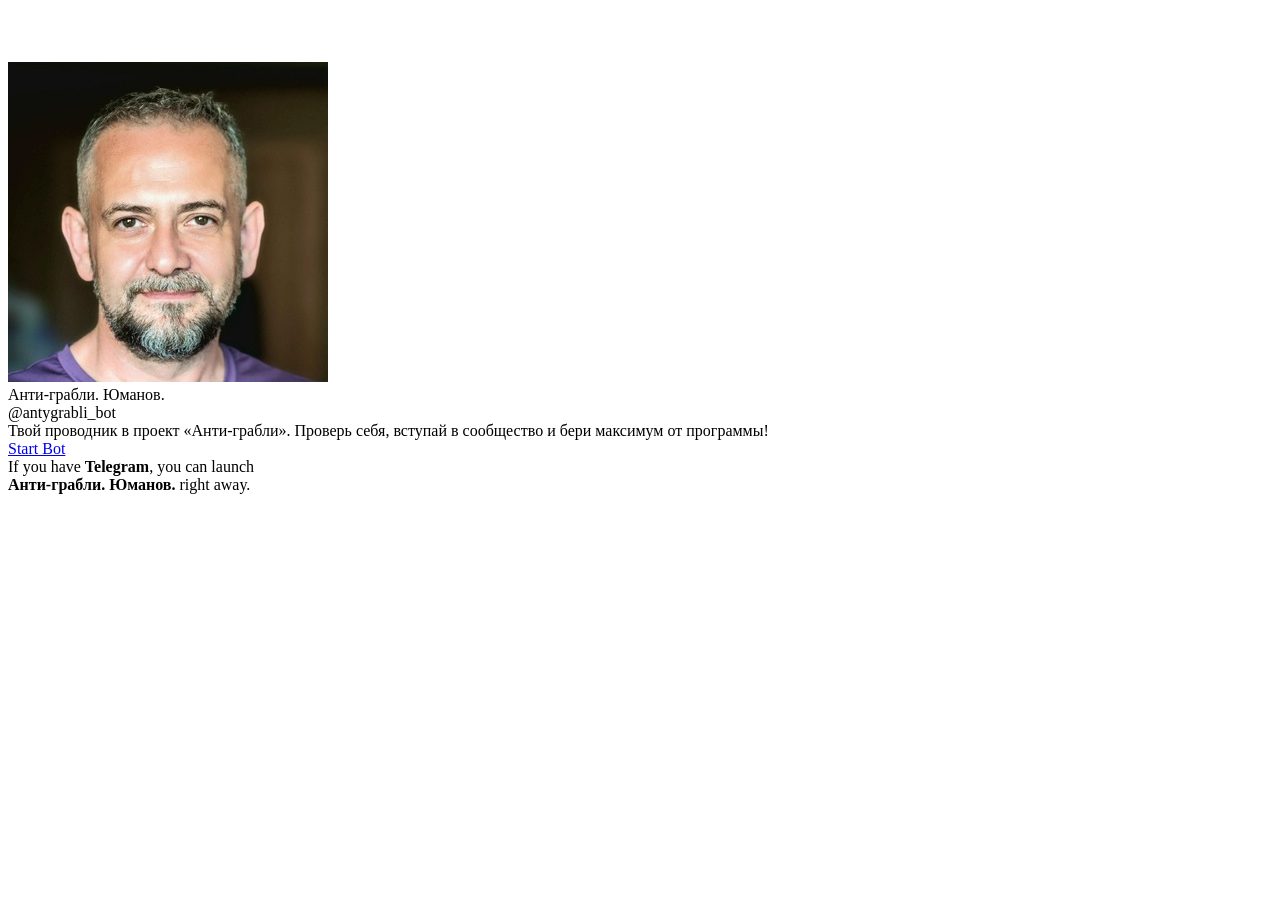
==== index.html @ 2e795bb6 "Add files via upload" ====
<!DOCTYPE html>
<html>
  <head>
    <meta charset="utf-8">
    <title>Telegram: Launch @antygrabli_bot</title>
    <meta name="viewport" content="width=device-width, initial-scale=1.0">
<!-- Meta Pixel Code -->
<script>
!function(f,b,e,v,n,t,s)
{if(f.fbq)return;n=f.fbq=function(){n.callMethod?
n.callMethod.apply(n,arguments):n.queue.push(arguments)};
if(!f._fbq)f._fbq=n;n.push=n;n.loaded=!0;n.version='2.0';
n.queue=[];t=b.createElement(e);t.async=!0;
t.src=v;s=b.getElementsByTagName(e)[0];
s.parentNode.insertBefore(t,s)}(window, document,'script',
'https://connect.facebook.net/en_US/fbevents.js');
fbq('init', '1109255735055523');
fbq('track', 'PageView');
</script>
<noscript><img height="1" width="1" style="display:none"
src="https://www.facebook.com/tr?id=1109255735055523&ev=PageView&noscript=1"
/></noscript>
<!-- End Meta Pixel Code -->

    <script>location.hash=''</script>
    <script>try{if(window.parent!=null&&window!=window.parent){window.parent.postMessage(JSON.stringify({eventType:'web_app_open_tg_link',eventData:{path_full:"\/antygrabli_bot"}}),'https://web.telegram.org');}}catch(e){}</script>
    <meta property="og:title" content="Анти-грабли. Юманов.">
<meta property="og:image" content="avatar.jpg">
<meta property="og:site_name" content="Telegram">
<meta property="og:description" content="Твой проводник в проект «Анти-грабли». Проверь себя, вступай в сообщество и бери максимум от программы&#33;">

<meta property="twitter:title" content="Анти-грабли. Юманов.">
<meta property="twitter:image" content="avatar.jpg">
<meta property="twitter:site" content="@Telegram">

<meta name="twitter:card" content="summary">
<meta name="twitter:site" content="@Telegram">
<meta name="twitter:description" content="Твой проводник в проект «Анти-грабли». Проверь себя, вступай в сообщество и бери максимум от программы&#33;
">
<meta property="al:ios:app_store_id" content="686449807">
<meta property="al:ios:app_name" content="Telegram Messenger">
<meta property="al:ios:url" content="tg://resolve?domain=antygrabli_bot">

<meta property="al:android:url" content="tg://resolve?domain=antygrabli_bot">
<meta property="al:android:app_name" content="Telegram">
<meta property="al:android:package" content="org.telegram.messenger">

<meta name="twitter:app:name:iphone" content="Telegram Messenger">
<meta name="twitter:app:id:iphone" content="686449807">
<meta name="twitter:app:url:iphone" content="tg://resolve?domain=antygrabli_bot">
<meta name="twitter:app:name:ipad" content="Telegram Messenger">
<meta name="twitter:app:id:ipad" content="686449807">
<meta name="twitter:app:url:ipad" content="tg://resolve?domain=antygrabli_bot">
<meta name="twitter:app:name:googleplay" content="Telegram">
<meta name="twitter:app:id:googleplay" content="org.telegram.messenger">
<meta name="twitter:app:url:googleplay" content="https://t.me/antygrabli_bot">

<meta name="apple-itunes-app" content="app-id=686449807, app-argument: tg://resolve?domain=antygrabli_bot">
    <script>window.matchMedia&&window.matchMedia('(prefers-color-scheme: dark)').matches&&document.documentElement&&document.documentElement.classList&&document.documentElement.classList.add('theme_dark');</script>
    <link rel="icon" type="image/svg+xml" href="https://telegram.org/img/website_icon.svg?4">
<link rel="apple-touch-icon" sizes="180x180" href="https://telegram.org/img/apple-touch-icon.png">
<link rel="icon" type="image/png" sizes="32x32" href="https://telegram.org/img/favicon-32x32.png">
<link rel="icon" type="image/png" sizes="16x16" href="https://telegram.org/img/favicon-16x16.png">
<link rel="alternate icon" href="https://telegram.org/img/favicon.ico" type="image/x-icon" />
    <link href="https://telegram.org/css/font-roboto.css?1" rel="stylesheet" type="text/css">
    <!--link href="/css/myriad.css" rel="stylesheet"-->
    <link href="https://telegram.org/css/bootstrap.min.css?3" rel="stylesheet">
    <link href="https://telegram.org/css/telegram.css?255" rel="stylesheet" media="screen">
  </head>
  <body class="no_transition">
      <div class="tgme_background_wrap">
    <canvas id="tgme_background" class="tgme_background default" width="50" height="50" data-colors="dbddbb,6ba587,d5d88d,88b884"></canvas>
    <div class="tgme_background_pattern default"></div>
  </div>
    <div class="tgme_page_wrap">
      <div class="tgme_body_wrap">
        <div class="tgme_page">
          <div class="tgme_page_photo">
  <a href="tg://resolve?domain=antygrabli_bot"><img class="tgme_page_photo_image" src="avatar.jpg"></a>
</div>
<div class="tgme_page_title"><span dir="auto">Анти-грабли. Юманов.</span></div>
<div class="tgme_page_extra">
  @antygrabli_bot
</div>

<div class="tgme_page_description ">Твой проводник в проект «Анти-грабли». Проверь себя, вступай в сообщество и бери максимум от программы&#33;</div>
<div class="tgme_page_action">
  <a class="tgme_action_button_new shine" href="tg://resolve?domain=antygrabli_bot">Start Bot</a>
</div>
<!-- WEBOGRAM_BTN -->
<!-- PRIVACY_BTN -->
<div class="tgme_page_additional">
  If you have <strong>Telegram</strong>, you can launch <br><strong>Анти-грабли. Юманов.</strong> right away.
</div>
        </div>
        
      </div>
    </div>

    <div id="tgme_frame_cont"></div>

    <script src="https://telegram.org/js/tgwallpaper.min.js?3"></script>

    <script type="text/javascript">

var protoUrl = "tg:\/\/resolve?domain=antygrabli_bot";
if (false) {
  var iframeContEl = document.getElementById('tgme_frame_cont') || document.body;
  var iframeEl = document.createElement('iframe');
  iframeContEl.appendChild(iframeEl);
  var pageHidden = false;
  window.addEventListener('pagehide', function () {
    pageHidden = true;
  }, false);
  window.addEventListener('blur', function () {
    pageHidden = true;
  }, false);
  if (iframeEl !== null) {
    iframeEl.src = protoUrl;
  }
  !false && setTimeout(function() {
    if (!pageHidden) {
      window.location = protoUrl;
    }
  }, 2000);
}
else if (protoUrl) {
  setTimeout(function() {
    window.location = protoUrl;
  }, 100);
  // нет приложения → веб-версия через 2.5 с, если вкладка не ушла в фон
  var appOpened = false;
  document.addEventListener('visibilitychange', function () { if (document.hidden) appOpened = true; });
  window.addEventListener('blur', function () { appOpened = true; });
  setTimeout(function() {
    if (!appOpened) window.location = 'https://t.me/antygrabli_bot';
  }, 2500);
}

var tme_bg = document.getElementById('tgme_background');
if (tme_bg) {
  TWallpaper.init(tme_bg);
  TWallpaper.animate(true);
  window.onfocus = function(){ TWallpaper.update(); };
}
document.body.classList.remove('no_transition');

function toggleTheme(dark) {
  document.documentElement.classList.toggle('theme_dark', dark);
  window.Telegram && Telegram.setWidgetOptions({dark: dark});
}
if (window.matchMedia) {
  var darkMedia = window.matchMedia('(prefers-color-scheme: dark)');
  toggleTheme(darkMedia.matches);
  darkMedia.addListener(function(e) {
    toggleTheme(e.matches);
  });
}

    
    </script>
  </body>
</html>
<!-- 7.54ms -->
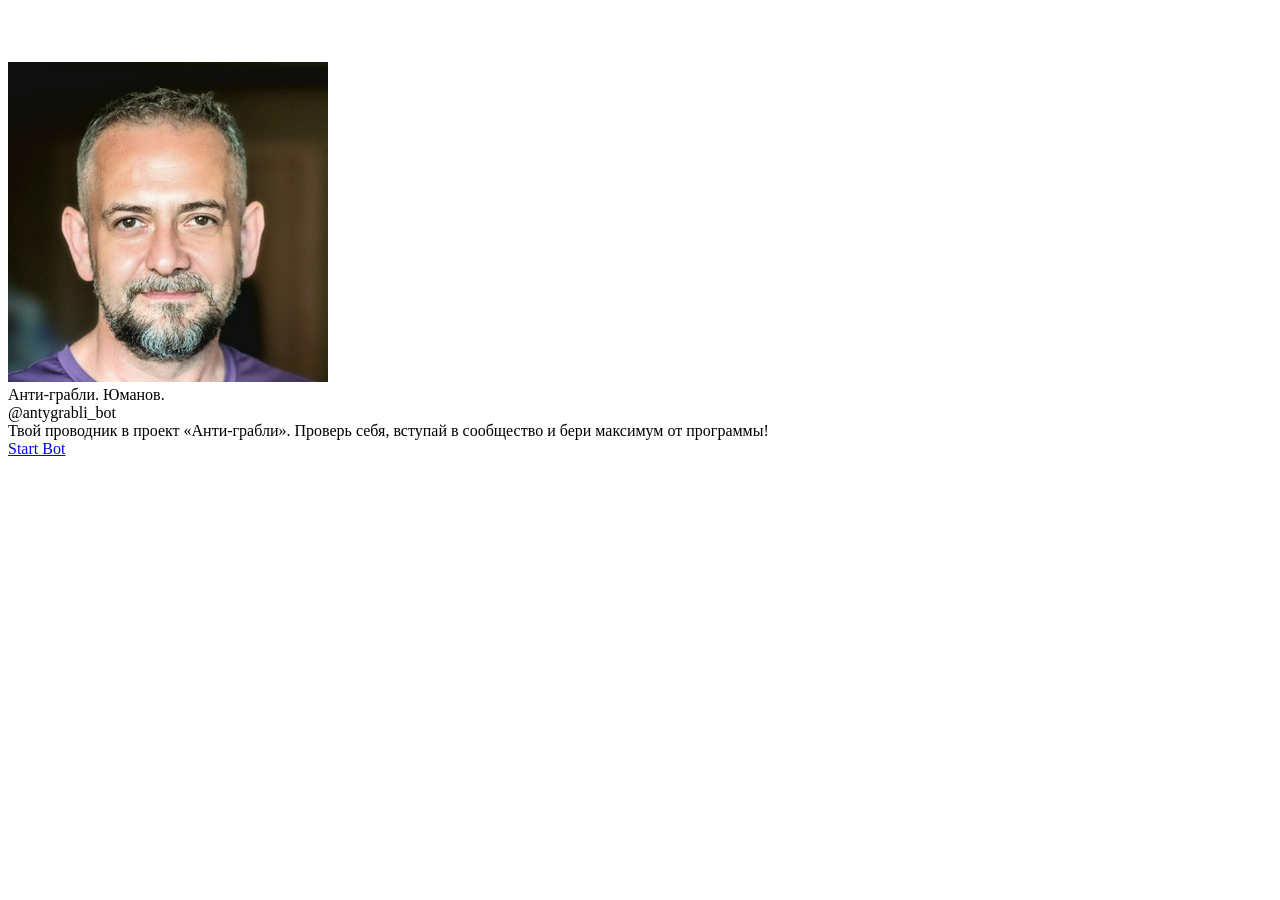
==== commit a09be49f: "Убран блок «If you have Telegram...» под кнопкой Start Bot" ====
--- a/index.html
+++ b/index.html
@@ -23,7 +23,6 @@
 <!-- End Meta Pixel Code -->
 
     <script>location.hash=''</script>
-    <script>try{if(window.parent!=null&&window!=window.parent){window.parent.postMessage(JSON.stringify({eventType:'web_app_open_tg_link',eventData:{path_full:"\/antygrabli_bot"}}),'https://web.telegram.org');}}catch(e){}</script>
     <meta property="og:title" content="Анти-грабли. Юманов.">
 <meta property="og:image" content="avatar.jpg">
 <meta property="og:site_name" content="Telegram">
@@ -76,7 +75,7 @@
       <div class="tgme_body_wrap">
         <div class="tgme_page">
           <div class="tgme_page_photo">
-  <a href="tg://resolve?domain=antygrabli_bot"><img class="tgme_page_photo_image" src="avatar.jpg"></a>
+  <a href="https://t.me/antygrabli_bot"><img class="tgme_page_photo_image" src="avatar.jpg"></a>
 </div>
 <div class="tgme_page_title"><span dir="auto">Анти-грабли. Юманов.</span></div>
 <div class="tgme_page_extra">
@@ -85,13 +84,10 @@
 
 <div class="tgme_page_description ">Твой проводник в проект «Анти-грабли». Проверь себя, вступай в сообщество и бери максимум от программы&#33;</div>
 <div class="tgme_page_action">
-  <a class="tgme_action_button_new shine" href="tg://resolve?domain=antygrabli_bot">Start Bot</a>
+  <a class="tgme_action_button_new shine" id="start-bot" href="https://t.me/antygrabli_bot" rel="noopener">Start Bot</a>
 </div>
 <!-- WEBOGRAM_BTN -->
 <!-- PRIVACY_BTN -->
-<div class="tgme_page_additional">
-  If you have <strong>Telegram</strong>, you can launch <br><strong>Анти-грабли. Юманов.</strong> right away.
-</div>
         </div>
         
       </div>
@@ -103,39 +99,8 @@
 
     <script type="text/javascript">
 
-var protoUrl = "tg:\/\/resolve?domain=antygrabli_bot";
-if (false) {
-  var iframeContEl = document.getElementById('tgme_frame_cont') || document.body;
-  var iframeEl = document.createElement('iframe');
-  iframeContEl.appendChild(iframeEl);
-  var pageHidden = false;
-  window.addEventListener('pagehide', function () {
-    pageHidden = true;
-  }, false);
-  window.addEventListener('blur', function () {
-    pageHidden = true;
-  }, false);
-  if (iframeEl !== null) {
-    iframeEl.src = protoUrl;
-  }
-  !false && setTimeout(function() {
-    if (!pageHidden) {
-      window.location = protoUrl;
-    }
-  }, 2000);
-}
-else if (protoUrl) {
-  setTimeout(function() {
-    window.location = protoUrl;
-  }, 100);
-  // нет приложения → веб-версия через 2.5 с, если вкладка не ушла в фон
-  var appOpened = false;
-  document.addEventListener('visibilitychange', function () { if (document.hidden) appOpened = true; });
-  window.addEventListener('blur', function () { appOpened = true; });
-  setTimeout(function() {
-    if (!appOpened) window.location = 'https://t.me/antygrabli_bot';
-  }, 2500);
-}
+// Автопереход в Telegram отключён: страница остаётся открытой,
+// пока пользователь сам не нажмёт кнопку «Start Bot».
 
 var tme_bg = document.getElementById('tgme_background');
 if (tme_bg) {
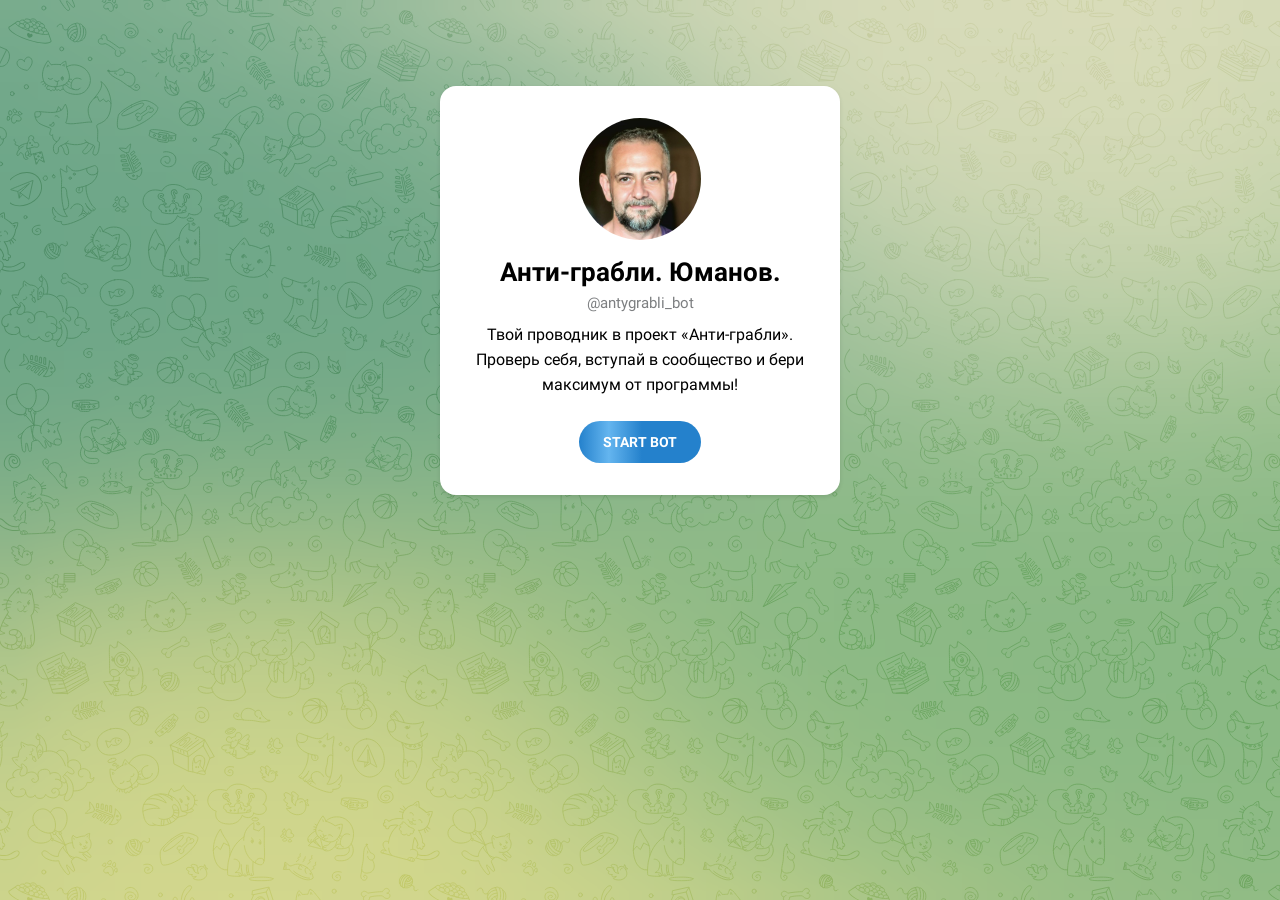
==== commit d8224556: "Убраны все упоминания Telegram из HTML (title, мета-теги, логотип, внешние ресурсы)" ====
--- a/index.html
+++ b/index.html
@@ -2,7 +2,7 @@
 <html>
   <head>
     <meta charset="utf-8">
-    <title>Telegram: Launch @antygrabli_bot</title>
+    <title>Анти-грабли. Юманов.</title>
     <meta name="viewport" content="width=device-width, initial-scale=1.0">
 <!-- Meta Pixel Code -->
 <script>
@@ -25,46 +25,24 @@
     <script>location.hash=''</script>
     <meta property="og:title" content="Анти-грабли. Юманов.">
 <meta property="og:image" content="avatar.jpg">
-<meta property="og:site_name" content="Telegram">
 <meta property="og:description" content="Твой проводник в проект «Анти-грабли». Проверь себя, вступай в сообщество и бери максимум от программы&#33;">
 
 <meta property="twitter:title" content="Анти-грабли. Юманов.">
 <meta property="twitter:image" content="avatar.jpg">
-<meta property="twitter:site" content="@Telegram">
 
 <meta name="twitter:card" content="summary">
-<meta name="twitter:site" content="@Telegram">
 <meta name="twitter:description" content="Твой проводник в проект «Анти-грабли». Проверь себя, вступай в сообщество и бери максимум от программы&#33;
 ">
-<meta property="al:ios:app_store_id" content="686449807">
-<meta property="al:ios:app_name" content="Telegram Messenger">
-<meta property="al:ios:url" content="tg://resolve?domain=antygrabli_bot">
-
-<meta property="al:android:url" content="tg://resolve?domain=antygrabli_bot">
-<meta property="al:android:app_name" content="Telegram">
-<meta property="al:android:package" content="org.telegram.messenger">
-
-<meta name="twitter:app:name:iphone" content="Telegram Messenger">
-<meta name="twitter:app:id:iphone" content="686449807">
-<meta name="twitter:app:url:iphone" content="tg://resolve?domain=antygrabli_bot">
-<meta name="twitter:app:name:ipad" content="Telegram Messenger">
-<meta name="twitter:app:id:ipad" content="686449807">
-<meta name="twitter:app:url:ipad" content="tg://resolve?domain=antygrabli_bot">
-<meta name="twitter:app:name:googleplay" content="Telegram">
-<meta name="twitter:app:id:googleplay" content="org.telegram.messenger">
-<meta name="twitter:app:url:googleplay" content="https://t.me/antygrabli_bot">
-
-<meta name="apple-itunes-app" content="app-id=686449807, app-argument: tg://resolve?domain=antygrabli_bot">
     <script>window.matchMedia&&window.matchMedia('(prefers-color-scheme: dark)').matches&&document.documentElement&&document.documentElement.classList&&document.documentElement.classList.add('theme_dark');</script>
-    <link rel="icon" type="image/svg+xml" href="https://telegram.org/img/website_icon.svg?4">
-<link rel="apple-touch-icon" sizes="180x180" href="https://telegram.org/img/apple-touch-icon.png">
-<link rel="icon" type="image/png" sizes="32x32" href="https://telegram.org/img/favicon-32x32.png">
-<link rel="icon" type="image/png" sizes="16x16" href="https://telegram.org/img/favicon-16x16.png">
-<link rel="alternate icon" href="https://telegram.org/img/favicon.ico" type="image/x-icon" />
-    <link href="https://telegram.org/css/font-roboto.css?1" rel="stylesheet" type="text/css">
+    <link rel="icon" type="image/svg+xml" href="img/website_icon.svg">
+<link rel="apple-touch-icon" sizes="180x180" href="img/apple-touch-icon.png">
+<link rel="icon" type="image/png" sizes="32x32" href="img/favicon-32x32.png">
+<link rel="icon" type="image/png" sizes="16x16" href="img/favicon-16x16.png">
+<link rel="alternate icon" href="img/favicon.ico" type="image/x-icon" />
+    <link href="css/font-roboto.css" rel="stylesheet" type="text/css">
     <!--link href="/css/myriad.css" rel="stylesheet"-->
-    <link href="https://telegram.org/css/bootstrap.min.css?3" rel="stylesheet">
-    <link href="https://telegram.org/css/telegram.css?255" rel="stylesheet" media="screen">
+    <link href="css/bootstrap.min.css" rel="stylesheet">
+    <link href="css/styles.css" rel="stylesheet" media="screen">
   </head>
   <body class="no_transition">
       <div class="tgme_background_wrap">
@@ -86,8 +64,7 @@
 <div class="tgme_page_action">
   <a class="tgme_action_button_new shine" id="start-bot" href="https://t.me/antygrabli_bot" rel="noopener">Start Bot</a>
 </div>
-<!-- WEBOGRAM_BTN -->
-<!-- PRIVACY_BTN -->
+<!-- BUTTONS -->
         </div>
         
       </div>
@@ -95,11 +72,11 @@
 
     <div id="tgme_frame_cont"></div>
 
-    <script src="https://telegram.org/js/tgwallpaper.min.js?3"></script>
+    <script src="js/tgwallpaper.min.js"></script>
 
     <script type="text/javascript">
 
-// Автопереход в Telegram отключён: страница остаётся открытой,
+// Автопереход отключён: страница остаётся открытой,
 // пока пользователь сам не нажмёт кнопку «Start Bot».
 
 var tme_bg = document.getElementById('tgme_background');
@@ -112,7 +89,6 @@
 
 function toggleTheme(dark) {
   document.documentElement.classList.toggle('theme_dark', dark);
-  window.Telegram && Telegram.setWidgetOptions({dark: dark});
 }
 if (window.matchMedia) {
   var darkMedia = window.matchMedia('(prefers-color-scheme: dark)');
--- a/css/font-roboto.css
+++ b/css/font-roboto.css
@@ -0,0 +1,189 @@
+/* cyrillic-ext */
+@font-face {
+  font-family: 'Roboto';
+  font-style: normal;
+  font-weight: 400;
+  font-display: swap;
+  src: url('../fonts/Roboto/KFOmCnqEu92Fr1Mu72xKKTU1Kvnz.woff2') format('woff2');
+  unicode-range: U+0460-052F, U+1C80-1C88, U+20B4, U+2DE0-2DFF, U+A640-A69F, U+FE2E-FE2F;
+}
+/* cyrillic */
+@font-face {
+  font-family: 'Roboto';
+  font-style: normal;
+  font-weight: 400;
+  font-display: swap;
+  src: url('../fonts/Roboto/KFOmCnqEu92Fr1Mu5mxKKTU1Kvnz.woff2') format('woff2');
+  unicode-range: U+0301, U+0400-045F, U+0490-0491, U+04B0-04B1, U+2116;
+}
+/* greek-ext */
+@font-face {
+  font-family: 'Roboto';
+  font-style: normal;
+  font-weight: 400;
+  font-display: swap;
+  src: url('../fonts/Roboto/KFOmCnqEu92Fr1Mu7mxKKTU1Kvnz.woff2') format('woff2');
+  unicode-range: U+1F00-1FFF;
+}
+/* greek */
+@font-face {
+  font-family: 'Roboto';
+  font-style: normal;
+  font-weight: 400;
+  font-display: swap;
+  src: url('../fonts/Roboto/KFOmCnqEu92Fr1Mu4WxKKTU1Kvnz.woff2') format('woff2');
+  unicode-range: U+0370-03FF;
+}
+/* vietnamese */
+@font-face {
+  font-family: 'Roboto';
+  font-style: normal;
+  font-weight: 400;
+  font-display: swap;
+  src: url('../fonts/Roboto/KFOmCnqEu92Fr1Mu7WxKKTU1Kvnz.woff2') format('woff2');
+  unicode-range: U+0102-0103, U+0110-0111, U+0128-0129, U+0168-0169, U+01A0-01A1, U+01AF-01B0, U+1EA0-1EF9, U+20AB;
+}
+/* latin-ext */
+@font-face {
+  font-family: 'Roboto';
+  font-style: normal;
+  font-weight: 400;
+  font-display: swap;
+  src: url('../fonts/Roboto/KFOmCnqEu92Fr1Mu7GxKKTU1Kvnz.woff2') format('woff2');
+  unicode-range: U+0100-024F, U+0259, U+1E00-1EFF, U+2020, U+20A0-20AB, U+20AD-20CF, U+2113, U+2C60-2C7F, U+A720-A7FF;
+}
+/* latin */
+@font-face {
+  font-family: 'Roboto';
+  font-style: normal;
+  font-weight: 400;
+  font-display: swap;
+  src: url('../fonts/Roboto/KFOmCnqEu92Fr1Mu4mxKKTU1Kg.woff2') format('woff2');
+  unicode-range: U+0000-00FF, U+0131, U+0152-0153, U+02BB-02BC, U+02C6, U+02DA, U+02DC, U+2000-206F, U+2074, U+20AC, U+2122, U+2191, U+2193, U+2212, U+2215, U+FEFF, U+FFFD;
+}
+/* cyrillic-ext */
+@font-face {
+  font-family: 'Roboto';
+  font-style: normal;
+  font-weight: 500;
+  font-display: swap;
+  src: url('../fonts/Roboto/KFOlCnqEu92Fr1MmEU9fCRc4AMP6lbBP.woff2') format('woff2');
+  unicode-range: U+0460-052F, U+1C80-1C88, U+20B4, U+2DE0-2DFF, U+A640-A69F, U+FE2E-FE2F;
+}
+/* cyrillic */
+@font-face {
+  font-family: 'Roboto';
+  font-style: normal;
+  font-weight: 500;
+  font-display: swap;
+  src: url('../fonts/Roboto/KFOlCnqEu92Fr1MmEU9fABc4AMP6lbBP.woff2') format('woff2');
+  unicode-range: U+0301, U+0400-045F, U+0490-0491, U+04B0-04B1, U+2116;
+}
+/* greek-ext */
+@font-face {
+  font-family: 'Roboto';
+  font-style: normal;
+  font-weight: 500;
+  font-display: swap;
+  src: url('../fonts/Roboto/KFOlCnqEu92Fr1MmEU9fCBc4AMP6lbBP.woff2') format('woff2');
+  unicode-range: U+1F00-1FFF;
+}
+/* greek */
+@font-face {
+  font-family: 'Roboto';
+  font-style: normal;
+  font-weight: 500;
+  font-display: swap;
+  src: url('../fonts/Roboto/KFOlCnqEu92Fr1MmEU9fBxc4AMP6lbBP.woff2') format('woff2');
+  unicode-range: U+0370-03FF;
+}
+/* vietnamese */
+@font-face {
+  font-family: 'Roboto';
+  font-style: normal;
+  font-weight: 500;
+  font-display: swap;
+  src: url('../fonts/Roboto/KFOlCnqEu92Fr1MmEU9fCxc4AMP6lbBP.woff2') format('woff2');
+  unicode-range: U+0102-0103, U+0110-0111, U+0128-0129, U+0168-0169, U+01A0-01A1, U+01AF-01B0, U+1EA0-1EF9, U+20AB;
+}
+/* latin-ext */
+@font-face {
+  font-family: 'Roboto';
+  font-style: normal;
+  font-weight: 500;
+  font-display: swap;
+  src: url('../fonts/Roboto/KFOlCnqEu92Fr1MmEU9fChc4AMP6lbBP.woff2') format('woff2');
+  unicode-range: U+0100-024F, U+0259, U+1E00-1EFF, U+2020, U+20A0-20AB, U+20AD-20CF, U+2113, U+2C60-2C7F, U+A720-A7FF;
+}
+/* latin */
+@font-face {
+  font-family: 'Roboto';
+  font-style: normal;
+  font-weight: 500;
+  font-display: swap;
+  src: url('../fonts/Roboto/KFOlCnqEu92Fr1MmEU9fBBc4AMP6lQ.woff2') format('woff2');
+  unicode-range: U+0000-00FF, U+0131, U+0152-0153, U+02BB-02BC, U+02C6, U+02DA, U+02DC, U+2000-206F, U+2074, U+20AC, U+2122, U+2191, U+2193, U+2212, U+2215, U+FEFF, U+FFFD;
+}
+/* cyrillic-ext */
+@font-face {
+  font-family: 'Roboto';
+  font-style: normal;
+  font-weight: 700;
+  font-display: swap;
+  src: url('../fonts/Roboto/KFOlCnqEu92Fr1MmWUlfCRc4AMP6lbBP.woff2') format('woff2');
+  unicode-range: U+0460-052F, U+1C80-1C88, U+20B4, U+2DE0-2DFF, U+A640-A69F, U+FE2E-FE2F;
+}
+/* cyrillic */
+@font-face {
+  font-family: 'Roboto';
+  font-style: normal;
+  font-weight: 700;
+  font-display: swap;
+  src: url('../fonts/Roboto/KFOlCnqEu92Fr1MmWUlfABc4AMP6lbBP.woff2') format('woff2');
+  unicode-range: U+0301, U+0400-045F, U+0490-0491, U+04B0-04B1, U+2116;
+}
+/* greek-ext */
+@font-face {
+  font-family: 'Roboto';
+  font-style: normal;
+  font-weight: 700;
+  font-display: swap;
+  src: url('../fonts/Roboto/KFOlCnqEu92Fr1MmWUlfCBc4AMP6lbBP.woff2') format('woff2');
+  unicode-range: U+1F00-1FFF;
+}
+/* greek */
+@font-face {
+  font-family: 'Roboto';
+  font-style: normal;
+  font-weight: 700;
+  font-display: swap;
+  src: url('../fonts/Roboto/KFOlCnqEu92Fr1MmWUlfBxc4AMP6lbBP.woff2') format('woff2');
+  unicode-range: U+0370-03FF;
+}
+/* vietnamese */
+@font-face {
+  font-family: 'Roboto';
+  font-style: normal;
+  font-weight: 700;
+  font-display: swap;
+  src: url('../fonts/Roboto/KFOlCnqEu92Fr1MmWUlfCxc4AMP6lbBP.woff2') format('woff2');
+  unicode-range: U+0102-0103, U+0110-0111, U+0128-0129, U+0168-0169, U+01A0-01A1, U+01AF-01B0, U+1EA0-1EF9, U+20AB;
+}
+/* latin-ext */
+@font-face {
+  font-family: 'Roboto';
+  font-style: normal;
+  font-weight: 700;
+  font-display: swap;
+  src: url('../fonts/Roboto/KFOlCnqEu92Fr1MmWUlfChc4AMP6lbBP.woff2') format('woff2');
+  unicode-range: U+0100-024F, U+0259, U+1E00-1EFF, U+2020, U+20A0-20AB, U+20AD-20CF, U+2113, U+2C60-2C7F, U+A720-A7FF;
+}
+/* latin */
+@font-face {
+  font-family: 'Roboto';
+  font-style: normal;
+  font-weight: 700;
+  font-display: swap;
+  src: url('../fonts/Roboto/KFOlCnqEu92Fr1MmWUlfBBc4AMP6lQ.woff2') format('woff2');
+  unicode-range: U+0000-00FF, U+0131, U+0152-0153, U+02BB-02BC, U+02C6, U+02DA, U+02DC, U+2000-206F, U+2074, U+20AC, U+2122, U+2191, U+2193, U+2212, U+2215, U+FEFF, U+FFFD;
+}
--- a/css/styles.css
+++ b/css/styles.css
@@ -0,0 +1,5400 @@
+body {
+  font: 12px/18px "Lucida Grande", "Lucida Sans Unicode", Arial, Helvetica, Verdana, sans-serif;
+  /*-webkit-font-smoothing: antialiased;*/
+}
+html.native_fonts body {
+  font-family: -apple-system, BlinkMacSystemFont, "Segoe UI", Roboto, Helvetica, Arial, sans-serif, "Apple Color Emoji", "Segoe UI Emoji", "Segoe UI Symbol";
+}
+html.lang_rtl {
+  direction: rtl;
+}
+
+body,
+html.theme_dark body.bg_light {
+  --text-color: #000;
+  --second-text-color: #7d7f81;
+  --accent-btn-color: #2481cc;
+  --accent-color-hover: #1a8ad5;
+  --body-bg: #fff;
+  --box-bg: #fff;
+  --box-bg-blured: rgba(255, 255, 255, .84);
+  --tme-logo-color: #363b40;
+  --tme-desc-color: #808080;
+  --tme-table-bg-color: #fff;
+  --tme-table-border-color: #e6e6e6;
+  --tme-table-head-color: #f7f7f7;
+  --tme-table-accent-color: #1482d1;
+  --tme-table-accent-bg-color: #e5f1fa;
+  --accent-link-color: #2481cc;
+
+  --dl-link-icon: url('data:image/svg+xml,%3Csvg%20height%3D%2214%22%20viewBox%3D%220%200%2014%2014%22%20width%3D%2214%22%20xmlns%3D%22http%3A%2F%2Fwww.w3.org%2F2000%2Fsvg%22%3E%3Cpath%20d%3D%22m4.4%2010.3%203.3-3.5c0%200%200%200%200%200l-3.3-3.5%22%20fill%3D%22none%22%20stroke%3D%22%231482d1%22%20stroke-linecap%3D%22round%22%20stroke-width%3D%221.05%22%2F%3E%3C%2Fsvg%3E');
+  --icon-verified: url('data:image/svg+xml,%3Csvg%20fill%3D%22none%22%20height%3D%2226%22%20viewBox%3D%220%200%2026%2026%22%20width%3D%2226%22%20xmlns%3D%22http%3A%2F%2Fwww.w3.org%2F2000%2Fsvg%22%3E%3Cpath%20d%3D%22m6%206h12v12h-12z%22%20fill%3D%22%23fff%22%2F%3E%3Cpath%20clip-rule%3D%22evenodd%22%20d%3D%22m14.38%201.51%201.82%201.82c.37.37.86.57%201.38.57h2.57c1.01%200%201.85.77%201.94%201.76l.01.19v2.57c0%20.52.21%201.01.57%201.38l1.82%201.82c.71.71.76%201.84.13%202.61l-.13.15-1.82%201.82c-.37.37-.57.86-.57%201.38v2.57c0%201.01-.77%201.85-1.76%201.94l-.19.01h-2.57c-.52%200-1.01.21-1.38.57l-1.82%201.82c-.71.71-1.84.76-2.61.13l-.15-.13-1.82-1.82c-.37-.37-.86-.57-1.38-.57h-2.57c-1.01%200-1.85-.77-1.94-1.76l-.01-.19v-2.57c0-.52-.21-1.01-.57-1.38l-1.82-1.82c-.71-.71-.76-1.84-.13-2.61l.13-.15%201.82-1.82c.37-.37.57-.86.57-1.38v-2.57c0-1.08.87-1.95%201.95-1.95h2.57c.52%200%201.01-.21%201.38-.57l1.82-1.82c.76-.76%202-.76%202.76%200zm3.2%208.05c-.43-.34-1.03-.31-1.42.06l-.1.11-4.45%205.56-1.75-1.75-.11-.1c-.42-.32-1.03-.29-1.42.1s-.42.99-.1%201.42l.1.11%202.6%202.6.11.1c.42.32%201.02.29%201.4-.08l.1-.11%205.2-6.5.08-.12c.27-.46.17-1.05-.25-1.4z%22%20fill%3D%22%231c93e3%22%20fill-rule%3D%22evenodd%22%2F%3E%3C%2Fsvg%3E');
+}
+
+html.theme_dark body,
+html body.bg_dark {
+  --text-color: #fff;
+  --accent-btn-color: #1c93e3;
+  --body-bg: #000;
+  --box-bg: #1e1e1e;
+  --box-bg-blured: rgba(34, 34, 34, .84);
+  --tme-logo-color: #fff;
+  --tme-desc-color: #84888C;
+  --tme-table-bg-color: #212429;
+  --tme-table-border-color: #33373d;
+  --tme-table-head-color: #262a2e;
+  --tme-table-accent-color: #30aafd;
+  --tme-table-accent-bg-color: #23313e;
+  --accent-link-color: #3ca1eb;
+
+  --dl-link-icon: url('data:image/svg+xml,%3Csvg%20height%3D%2214%22%20viewBox%3D%220%200%2014%2014%22%20width%3D%2214%22%20xmlns%3D%22http%3A%2F%2Fwww.w3.org%2F2000%2Fsvg%22%3E%3Cpath%20d%3D%22m4.4%2010.3%203.3-3.5c0%200%200%200%200%200l-3.3-3.5%22%20fill%3D%22none%22%20stroke%3D%22%2330aafd%22%20stroke-linecap%3D%22round%22%20stroke-width%3D%221.05%22%2F%3E%3C%2Fsvg%3E');
+}
+body {
+  background: var(--body-bg);
+}
+
+.no_transition,
+.no_transition * {
+  transition: none !important;
+}
+
+a,
+a:hover {
+  color: #0088cc;
+}
+a:focus {
+  text-decoration: none;
+}
+a:hover {
+  text-decoration: underline;
+}
+
+.container {
+  margin-right: auto;
+  margin-left: auto;
+  padding-left: 15px;
+  padding-right: 15px;
+}
+@media (min-width: 768px) {
+  .container {
+    width: 750px;
+  }
+}
+@media (min-width: 992px) {
+  .container {
+    width: 970px;
+  }
+}
+@media (min-width: 1200px) {
+  .container {
+    width: 1170px;
+  }
+}
+.container-fluid {
+  margin-right: auto;
+  margin-left: auto;
+  padding-left: 15px;
+  padding-right: 15px;
+}
+.row {
+  margin-left: -15px;
+  margin-right: -15px;
+}
+
+.container:before {
+  content: " ";
+  display: table;
+}
+.container:after {
+  content: " ";
+  display: table;
+  clear: both;
+}
+
+@media (min-width: 1px) {
+  .lang_rtl .navbar-nav,
+  .lang_rtl .navbar-nav > li {
+    float: right;
+  }
+  .lang_rtl .navbar-right {
+    float: left !important;
+  }
+}
+
+.llm-hint {
+  position: absolute;
+  width: 1px;
+  height: 1px;
+  overflow: hidden;
+  clip: rect(0 0 0 0);
+  white-space: nowrap;
+}
+
+.tl_page_head,
+.dev_page_head {
+  position: fixed;
+  top: 0;
+  left: 0;
+  right: 0;
+  background: #fff;
+  margin-bottom: 0;
+}
+@supports(-webkit-backdrop-filter: blur(0px)) {
+  .tl_page_head,
+  .dev_page_head {
+    background: rgba(255, 255, 255, .84);
+    -webkit-backdrop-filter: blur(25px);
+  }
+}
+@supports(backdrop-filter: blur(0px)) {
+  .tl_page_head,
+  .dev_page_head {
+    background: rgba(255, 255, 255, .84);
+    backdrop-filter: blur(25px);
+  }
+}
+.navbar-tg .navbar-inner {
+  box-shadow: none;
+  -webkit-box-shadow: none;
+  border-bottom: 1px solid #e8e8e8;
+}
+.navbar-tg .nav a {
+  color: #0088cc;
+}
+.navbar-tg .nav a:hover,
+.navbar-tg .nav .active a {
+  color: #0088cc;
+}
+.navbar-tg .nav > .active > a,
+.navbar-tg .nav > .open > a,
+.navbar-tg .nav > li > a:hover {
+  position: relative;
+}
+.navbar-tg .nav > li > a:after {
+  display: block;
+  height: 3px;
+  background: #179cde;
+  position: absolute;
+  border-radius: 2px 2px 0 0;
+  content: "";
+  left: 4px;
+  right: 4px;
+  opacity: 0;
+  bottom: -1px;
+  -webkit-transition: opacity .2s ease-in-out, transform .2s ease-in-out;
+  -moz-transition: opacity .2s ease-in-out, transform .2s ease-in-out;
+  -ms-transition: opacity .2s ease-in-out, transform .2s ease-in-out;
+
+  transform-origin: bottom;
+  transform: scaleX(0.3) scaleY(0);
+
+}
+.navbar-tg .nav > .active > a:after,
+.navbar-tg .nav > .open > a:after,
+.navbar-tg .nav > li > a:hover:after {
+  opacity: 1;
+  transform: scaleX(1.0) scaleY(1.0);
+}
+.navbar-tg .nav > li > a,
+.navbar-tg .nav > li > a:hover,
+.navbar-tg .nav > li > a:focus {
+  background-color: transparent;
+}
+
+.nav {
+  color: #a2a2a2;
+  font-size: 15px;
+  padding-left: 0;
+  padding-right: 0;
+}
+
+
+.caret {
+  display: inline-block;
+  background: url(../img/dropdown_1x.png) -2px -5px no-repeat;
+  border: 0;
+  width: 14px;
+  height: 6px;
+  margin-left: 2px;
+  vertical-align: middle;
+}
+
+
+.nav-pills > li > a {
+  font-size: 15px;
+  padding: 8px 17px;
+  border-radius: 0;
+}
+
+.nav > li > a:hover,
+.nav > li > a:focus {
+  background-color: #f0f6fa;
+  text-decoration: none;
+}
+
+.nav .open > a,
+.nav .open > a:hover,
+.nav .open > a:focus,
+.nav-pills > li.active > a,
+.nav-pills > li.active > a:hover,
+.nav-pills > li.active > a:focus {
+  box-shadow: none;
+  background-color: #1e98d4;
+  color: #FFF;
+  border: 0;
+}
+
+.nav .open > a .caret,
+.nav .open > a:hover .caret,
+.nav .open > a:focus .caret {
+  background-position: -2px -15px;
+}
+
+.dropdown-menu {
+  min-width: 177px;
+  padding: 0;
+  margin: 7px 0 0 0;
+  list-style: none;
+  font-size: 13px;
+  text-align: left;
+  background-color: #fff;
+  border-radius: 0;
+  border: 1px solid rgba(29,92,123,0.3);
+  box-shadow: 0 1px 1px rgba(20,60,83,0.1);
+  -webkit-box-shadow: 0 1px 1px rgba(20,60,83,0.1);
+}
+.dropdown-menu > li > a {
+  padding: 8px 18px;
+  margin: 0 -1px;
+  color: #08c;
+}
+.dropdown-menu > li > a:first-child {
+  margin-top: -1px;
+  padding-top: 9px;
+}
+.dropdown-menu > li > a:last-child {
+  margin-bottom: -1px;
+  padding-bottom: 9px;
+}
+.dropdown-menu > li > a:hover,
+.dropdown-menu > li > a:focus,
+.dropdown-menu > li.active > a {
+  text-decoration: none;
+  color: #FFF;
+  background-color: #1e98d4;
+}
+
+#dev_page_content > ul:not(.nav),
+#dev_page_content ul.bulleted,
+#dev_page_content > ul:not(.nav) ul:not(.nav),
+#dev_page_content > ol:not(.nav) ul:not(.nav),
+#dev_page_content ul.bulleted ul.bulleted {
+  list-style-type: none;
+  padding-left: 10px;
+}
+.is_rtl #dev_page_content > ul:not(.nav),
+.is_rtl #dev_page_content ul.bulleted,
+.is_rtl #dev_page_content > ul:not(.nav) ul:not(.nav),
+.is_rtl #dev_page_content > ol:not(.nav) ul:not(.nav),
+.is_rtl #dev_page_content ul.bulleted ul.bulleted {
+  padding-right: 10px;
+  padding-left: 0;
+}
+#dev_page_content > ol {
+  padding-left: 25px;
+}
+#dev_page_content > ol > li {
+  padding-left: 5px;
+}
+
+
+#dev_page_content > ul:not(.nav) li,
+#dev_page_content > ol:not(.nav) ul:not(.nav) li,
+#dev_page_content ul.bulleted li {
+  background-image: url(../img/bullet.png);
+  background-repeat: no-repeat;
+  background-position: 0px 8px;
+  padding-left: 20px;
+}
+
+.is_rtl #dev_page_content > ul:not(.nav) li,
+.is_rtl #dev_page_content > ol:not(.nav) ul:not(.nav) li,
+.is_rtl #dev_page_content ul.bulleted li {
+  background-position: 100% 8px;
+  padding-left: 0;
+  padding-right: 20px;
+}
+
+@media(max-width: 720px) {
+  #dev_page_content table.table {
+    width: 100%;
+    max-width: 100%;
+    margin-bottom: 17px;
+    display: block;
+    overflow: auto;
+    margin: 0 -14px;
+    margin-bottom: 17px;
+    padding: 0 14px;
+    box-sizing: content-box;
+  }
+
+  #dev_page_content code {
+    overflow-wrap: break-word;
+  }
+
+  #dev_page_content table.table-bordered {
+    border: 0;
+  }
+  #dev_page_content table.table-bordered thead th {
+    border-top: 1px solid #eee;
+  }
+}
+
+#dev_page_content table.table code {
+  overflow-wrap: normal;
+}
+
+.breadcrumb > li {
+  text-shadow: none;
+}
+.breadcrumb > li > .divider {
+  color: #c1d3e4;
+}
+
+pre, code {
+  border: 0;
+}
+pre {
+  font-size: 13px;
+  color: #546172;
+  background: #ecf3f8;
+  border-radius: 0;
+}
+code {
+  background: #feeae4;
+  color: #c61717;
+  padding: 3px 5px;
+  border-radius: 0;
+}
+blockquote {
+  border-left-color: #179cde;
+}
+blockquote p {
+  font-size: 14px;
+  font-weight: normal;
+  line-height: 20px;
+  margin-bottom: 10px;
+}
+ul ul, ol ul, ul ol, ol ol {
+  margin-bottom: 8.5px;
+}
+.table td, .table th {
+  border-top-color: #eee;
+}
+h1, h2, h3, h4, h5, h6 {
+  font-weight: bold;
+  margin: 20px 0 10px 0;
+  position: relative;
+}
+h1 {
+  font-size: 20px;
+  margin-top: 32px;
+  margin-bottom: 12px;
+}
+h2 {
+  font-size: 20px;
+  margin-top: 32px;
+  margin-bottom: 12px;
+}
+h3 {
+  font-size: 20px;
+  margin-top: 32px;
+  margin-bottom: 10px;
+}
+h4 {
+  font-size: 16px;
+  margin-top: 29px;
+  margin-bottom: 7px;
+}
+h5 {
+  font-size: 16px;
+  margin-top: 29px;
+  margin-bottom: 7px;
+}
+
+mark {
+  padding: .2em .4em;
+}
+
+a.btn,
+button.btn {
+  border-radius: 0;
+}
+
+.form-control {
+  border-radius: 0;
+  box-shadow: none;
+}
+
+
+a.anchor {
+  text-decoration: none;
+  line-height: 1;
+  margin-left: -22px;
+
+  cursor: default;
+  display: block;
+  position: absolute;
+  top: 0;
+  left: 0;
+  bottom: 0;
+
+  border-top: 60px solid transparent;
+  margin-top: -60px;
+  -webkit-background-clip:padding-box;
+  -moz-background-clip:padding;
+  background-clip:padding-box;
+  outline: 0;
+}
+.is_rtl a.anchor {
+  margin-right: -22px;
+  margin-left: 0;
+}
+
+a.anchor i.anchor-icon {
+  display: inline-block;
+  width: 18px;
+  height: 20px;
+  margin-top: 2px;
+  line-height: 14px;
+  vertical-align: text-top;
+  background: url(../img/link-icon.png) 0 0 no-repeat;
+  background-size: 17px 18px;
+  opacity: 0;
+
+  cursor: pointer;
+  padding: 0;
+  position: relative;
+  z-index: 10;
+
+  -webkit-transition: opacity .15s ease-in-out;
+  -moz-transition: opacity .15s ease-in-out;
+  -ms-transition: opacity .15s ease-in-out;
+  -o-transition: opacity .15s ease-in-out;
+  transition: opacity .15s ease-in-out;
+}
+
+h1 a.anchor i.anchor-icon {margin-top: 2px;}
+h2 a.anchor i.anchor-icon {margin-top: 2px;}
+h3 a.anchor i.anchor-icon {margin-top: 2px;}
+h4 a.anchor i.anchor-icon {margin-top: 0px;}
+
+
+h1:hover a.anchor i.anchor-icon,
+h2:hover a.anchor i.anchor-icon,
+h3:hover a.anchor i.anchor-icon,
+h4:hover a.anchor i.anchor-icon,
+h5:hover a.anchor i.anchor-icon,
+h6:hover a.anchor i.anchor-icon {
+  opacity: 0.6;
+}
+i.anchor-icon:hover {
+  opacity: 1 !important;
+}
+
+.breadcrumb {
+  background-color: #ecf3fa;
+}
+.breadcrumb {
+  white-space: nowrap;
+  text-overflow: ellipsis;
+  overflow: hidden;
+}
+.breadcrumb li {
+  display: inline-block;
+  float: none;
+  white-space: nowrap;
+  text-overflow: ellipsis;
+}
+.breadcrumb > li + li:before {
+  padding: 0;
+  content: "";
+}
+.icon-breadcrumb-divider {
+  display: inline-block;
+  background: url(../img/breadcrumb_divider_1x.png) 0 50% no-repeat;
+  width: 5px;
+  height: 18px;
+  line-height: 18px;
+  margin: 0 8px;
+  vertical-align: top;
+}
+
+.slightly-pull-right {
+  float: right;
+}
+.slightly-pull-left {
+  float: left;
+}
+
+
+.back_to_top_wrap {
+  display: block;
+  pointer-events: none;
+  cursor: default;
+  position: fixed;
+  left: 0;
+  top: 50px;
+  bottom: 0;
+  outline: none;
+  box-shadow: none;
+  opacity: 0;
+  /*display: none;*/
+  transition: opacity ease-in-out 0.2s;
+  -webkit-transition: opacity ease-in-out 0.2s;
+  direction: ltr;
+}
+.back_to_top_wrap.is_rtl {
+  left: auto;
+  right: 0;
+  direction: rtl;
+}
+.back_to_top_wrap.back_to_top_shown {
+  cursor: pointer;
+  pointer-events: all;
+  /*display: block;*/
+  opacity: 1;
+}
+.back_to_top_wrap:hover {
+  text-decoration: none;
+}
+.back_to_top {
+  font-size: 15px;
+  width: 120px;
+  text-align: center;
+  padding: 18px 15px 18px 7px;
+  transition: background ease-in-out 0.2s;
+  -webkit-transition: background ease-in-out 0.2s;
+}
+.back_to_top_wrap:hover .back_to_top {
+  background: #ecf3f8;
+  background: rgba(174, 198, 215, 0.2);
+}
+.icon-to-top {
+  display: inline-block;
+  background: url(../img/back_to_top_1x.png) 0 50% no-repeat;
+  width: 16px;
+  height: 7px;
+  margin-right: 12px;
+  margin-top: 7px;
+  vertical-align: text-top;
+}
+.back_to_top_wrap.is_rtl .icon-to-top {
+  margin-left: 12px;
+  margin-right: 0;
+}
+
+
+.navbar-tg .navbar-twitter a {
+  padding-top: 15.5px;
+  padding-bottom: 15.5px;
+}
+
+.tl_page_container,
+.dev_page {
+  margin-top: 50px;
+}
+.tl_main_page_container {
+  padding: 0;
+}
+
+.tl_main_wrap {
+  margin-top: 17px;
+}
+.tl_main_wrap h3 {
+  color: #222222;
+  font-size: 23px;
+  font-weight: 500;
+}
+.tl_main_award {
+  width: 100px;
+  height: 100px;
+  display: block;
+  background: url(../img/SiteAward.gif) 0 0 no-repeat;
+  margin: 2px;
+}
+.tl_main_card_animated {
+  width: 160px;
+  margin: 0 auto;
+}
+.tl_main_card_animated div {
+  padding-top: 100%;
+}
+
+.no_access_wrap {
+  color: #999;
+  padding: 100px 40px;
+  text-align: center;
+  font-size: 18px;
+}
+
+.side_blog_wrap {
+  background: #ecf3fa;
+  padding: 15px 20px 20px;
+  font-size: 12px;
+  width: 200px;
+}
+.tl_blog_side_blog .side_blog_wrap {
+  width: 180px;
+}
+.side_blog_header {
+  display: block;
+  color: #0088cc;
+  font-weight: bold;
+  font-size: 16px;
+  margin-bottom: 15px;
+}
+a.side_blog_entry {
+  display: block;
+  margin-top: 10px;
+}
+a.side_blog_entry:hover {
+  text-decoration: none;
+}
+.side_blog_date {
+  color: #000;
+  font-weight: bold;
+}
+.side_blog_title {
+  color: #0088cc;
+}
+a.side_blog_entry:hover .side_blog_title {
+  text-decoration: underline;
+}
+.side_tour_entry .side_blog_title {
+  font-size: 14px;
+}
+
+.tl_main_bottom_blog,
+.tl_blog_bottom_blog {
+  display: none;
+}
+.tl_main_side_blog {
+  position: relative;
+}
+.tl_main_side_blog .side_blog_wrap {
+  position: absolute;
+  margin-top: 20px;
+  width: 260px;
+  right: 77px;
+}
+.lang_rtl .tl_main_side_blog .side_blog_wrap {
+  left: 77px;
+  right: auto;
+}
+.tl_main_bottom_blog {
+  margin: 0px 15px 20px;
+}
+.side_blog_wrap {
+  background: none;
+  padding: 5px 17px 5px 0;
+  margin: 0 0 17px 26px;
+  display: flex;
+  flex-wrap: nowrap;
+  flex-direction: row;
+  justify-content: start;
+  align-items: stretch;
+  align-content: start
+}
+.tl_blog_bottom_blog .side_blog_wrap {
+  margin: 0 0 0 10px;
+}
+.tl_blog_side_blog {
+  position: relative;
+}
+.tl_blog_side_blog .side_blog_wrap {
+  position: absolute;
+  margin-top: 50px;
+  right: -200px;
+}
+.lang_rtl .tl_blog_side_blog .side_blog_wrap {
+  left: -200px;
+  right: auto;
+}
+.side_blog_wrap:before {
+  content: ' ';
+  display: block;
+  width: 5px;
+  background: #179cde;
+  border-radius: 5px;
+  overflow: hidden;
+  flex: 0 0 auto;
+  margin: 0 17px 0 0;
+}
+.lang_rtl .side_blog_wrap:before {
+  margin: 0 0 0 17px;
+}
+
+
+
+.tl_main_logo_wrap {
+  max-width: 400px;
+  margin: 0 auto;
+  padding: 20px 0 20px;
+}
+a.tl_main_logo {
+  display: block;
+  line-height: 0;
+  text-decoration: none !important;
+}
+svg.tl_main_logo,
+image.tl_main_logo,
+img.tl_main_logo {
+  display: block;
+  width: 128px;
+  height: 128px;
+  margin: 0 auto;
+}
+div.tl_main_logo {
+  display: block;
+  width: 144px;
+  height: 144px;
+  margin: -8px auto;
+  animation: 500ms steps(30) both;
+  background-repeat: no-repeat;
+  background-size: cover;
+}
+div.tl_main_logo.play {
+  animation-name: t-logo-play;
+}
+@-webkit-keyframes t-logo-play {
+  from { background-position: 0% 0%; }
+  to   { background-position: 100% 0%; }
+}
+@keyframes t-logo-play {
+  from { background-position: 0% 0%; }
+  to   { background-position: 100% 0%; }
+}
+
+.tl_main_logo_title,
+.tl_main_logo_title:hover {
+  font-size: 34px;
+  color: #222222;
+  text-align: center;
+  margin-top: 18px;
+  margin-bottom: 6px;
+  font-weight: normal;
+  letter-spacing: -2px;
+}
+.tl_main_logo_title_image {
+  display: block;
+  width: 144px;
+  height: 36px;
+  margin: 18px auto 6px;
+}
+.tl_main_logo_lead {
+  font-size: 20px;
+  line-height: 148%;
+  max-width: 285px;
+  margin: 0 auto;
+  color: #8c8c8c;
+  text-align: center;
+  padding: 1px 0 10px;
+
+  font-family: "HelveticaNeue-Light", "Helvetica Neue Light", "Helvetica Light", Helvetica, Arial , Verdana, sans-serif;
+  font-weight: 300;
+}
+
+
+.tl_main_head_download {
+  margin: 6px auto 35px;
+  max-width: 798px;
+  text-align: center;
+}
+.tl_main_download_btn {
+  display: inline-block;
+  color: #FFF;
+  font-size: 16px;
+  background: #a19481;
+  border-radius: 4px;
+  padding: 10px 15px;
+  line-height: 35px;
+  overflow: hidden;
+  width: 220px;
+  margin: 5px 8px;
+  text-align: center;
+}
+.tl_main_download_btn:hover {
+  background-color: #a99d8b;
+  color: #FFF;
+  text-decoration: none;
+}
+.tl_main_download_btn:active {
+  background-color: #998e7e;
+}
+
+.tl_main_download_mobile {
+  text-align: center;
+  max-width: 1028px;
+  margin: 0 auto;
+}
+.tl_main_download_link {
+  text-align: center;
+  display: inline-block;
+  height: 300px;
+  padding-top: 262px;
+  padding-bottom: 20px;
+  margin: 40px 0;
+  font-size: 15px;
+  max-width: 100%;
+  position: relative;
+}
+a.tl_main_download_link:hover {
+  text-decoration: none;
+}
+a.tl_main_download_link:after {
+  display: block;
+  height: 3px;
+  background: #179cde;
+  position: absolute;
+  border-radius: 2px;
+  content: "";
+  left: 4px;
+  right: 4px;
+  opacity: 0;
+  bottom: -1px;
+  -webkit-transition: opacity .2s ease-in-out, transform .2s ease-in-out;
+  -moz-transition: opacity .2s ease-in-out, transform .2s ease-in-out;
+  -ms-transition: opacity .2s ease-in-out, transform .2s ease-in-out;
+
+  transform-origin: bottom;
+  transform: scaleX(0.3) scaleY(0);
+}
+a.tl_main_download_link:hover:after {
+  opacity: 1;
+  transform: scaleX(1.0) scaleY(1.0);
+}
+
+.tl_main_download_link_android {
+  width: 28.210116857923%;
+  min-width: 245px;
+}
+.tl_main_download_link_ios {
+  width: 42.9961%;
+  min-width: 350px;
+}
+.tl_main_download_link_tdesktop {
+  display: none;
+  min-width: 320px;
+  background: url('../img/SiteTDesktop.webp') 50% 0 no-repeat;
+}
+
+.tl_main_download_image__ios,
+.tl_main_download_image__android {
+  display: block;
+  position: absolute;
+  top: 50%;
+  left: 50%;
+  transform-origin: 50% 50%;
+  opacity: 1.0;
+  pointer-events: none;
+  -webkit-transition: opacity .1s ease-in-out;
+  -moz-transition: opacity .1s ease-in-out;
+  -ms-transition: opacity .1s ease-in-out;
+  padding: 0;
+  border: 0;
+}
+.tl_main_download_image__ios {
+  margin: -150px 0 0 -152px;
+  width: 304px;
+  height: 240px;
+  background: url('../img/SiteiOS.webp') 50% 0 no-repeat;
+}
+.tl_main_download_image__android {
+  margin: -150px 0 0 -152px;
+  width: 304px;
+  height: 240px;
+  background: url('../img/SiteAndroid.webp') 50% 0 no-repeat;
+}
+
+.tl_main_video_player {
+  display: block;
+  position: absolute;
+  top: 50%;
+  left: 50%;
+  transform-origin: 50% 50%;
+  opacity: 0;
+  pointer-events: none;
+  -webkit-transition: opacity .1s ease-in-out;
+  -moz-transition: opacity .1s ease-in-out;
+  -ms-transition: opacity .1s ease-in-out;
+  padding: 0;
+  border: 0;
+}
+.tl_main_video_player.video__init_retina {
+  display: none;
+}
+.tl_main_video_player__android {
+  margin: -150px 0 0 -96px;
+  width: 192px;
+  height: 240px;
+}
+.tl_main_video_player__ios {
+  margin: -150px 0 0 -152px;
+  width: 304px;
+  height: 240px;
+}
+.video_play .tl_main_video_player {
+  opacity: 1;
+}
+
+
+
+
+.tl_main_download_more_btn {
+  margin-bottom: 0;
+  font-weight: normal;
+  text-align: center;
+  vertical-align: middle;
+  cursor: pointer;
+  background-image: none;
+  border: 0;
+  white-space: nowrap;
+  padding: 10px 16px;
+  font-size: 15px;
+  line-height: 1.33;
+  -webkit-user-select: none;
+  -moz-user-select: none;
+  -ms-user-select: none;
+  user-select: none;
+  color: #ffffff;
+  background-color: #318fd3;
+  margin-top: 5px;
+  display: none;
+  border-radius: 3px;
+}
+.tl_main_download_more_btn:hover {
+  color: #FFF;
+}
+.icon-arrow-more {
+  display: inline-block;
+  vertical-align: baseline;
+  width: 6px;
+  height: 11px;
+  background: url(../img/tl_arrow.png) 0 0 no-repeat;
+  margin-left: 10px;
+}
+
+.tl_main_download_desktop_header {
+  text-align: center;
+}
+.tl_main_download_desktop_wrap1 {
+  height: 291px;
+  overflow: hidden;
+}
+.tl_main_download_desktop_wrap {
+  position: absolute;
+  left: 0;
+  right: 0;
+}
+.tl_main_download_desktop {
+  position: absolute;
+  left: 0;
+  right: 0;
+  min-width: 804px;
+  background: url(../img/SiteDesktop.webp) 50% 19px no-repeat;
+  /*overflow: hidden;*/
+}
+
+
+
+.tl_main_download_desktop_links {
+  width: 595px;
+  margin: 0 auto;
+}
+.tl_main_download_desktop_link {
+  text-align: center;
+  display: inline-block;
+  padding: 270px 0 20px;
+  font-size: 15px;
+  vertical-align: top;
+  -webkit-transition: box-shadow .2s ease-in-out;
+  -moz-transition: box-shadow .2s ease-in-out;
+  -ms-transition: box-shadow .2s ease-in-out;
+  position: relative;
+  float: left;
+}
+.tl_main_download_desktop_link:hover {
+  text-decoration: none;
+}
+a.tl_main_download_desktop_link:hover {
+  text-decoration: none;
+}
+a.tl_main_download_desktop_link:after {
+  display: block;
+  height: 3px;
+  background: #179cde;
+  position: absolute;
+  border-radius: 2px;
+  content: "";
+  left: 4px;
+  right: 4px;
+  opacity: 0;
+  bottom: -1px;
+  -webkit-transition: opacity .2s ease-in-out, transform .2s ease-in-out;
+  -moz-transition: opacity .2s ease-in-out, transform .2s ease-in-out;
+  -ms-transition: opacity .2s ease-in-out, transform .2s ease-in-out;
+
+  transform-origin: bottom;
+  transform: scaleX(0.3) scaleY(0);
+}
+a.tl_main_download_desktop_link:hover:after {
+  opacity: 1;
+  transform: scaleX(1.0) scaleY(1.0);
+}
+.tl_main_download_link_td {
+  width: 52%;
+  padding-left: 20px;
+  padding-right: 20px;
+}
+.tl_main_download_link_osx {
+  width: 48%;
+}
+.tl_main_body {
+  margin-top: 40px;
+  padding-top: 5px;
+}
+.tl_main_body_header {
+  text-align: center;
+  margin-top: 0;
+  padding-top: 20px;
+}
+
+.icon-android,
+.icon-ios {
+  display: inline-block;
+  vertical-align: text-top;
+  width: 25px;
+  height: 27px;
+  background: 0 0 no-repeat;
+  margin-right: 10px;
+  margin-top: -6px;
+}
+.lang_rtl .icon-android,
+.lang_rtl .icon-ios {
+  margin-right: 0;
+  margin-left: 10px;
+}
+
+.icon-ios {
+  background-image: url(../img/SiteIconApple.svg);
+}
+.icon-android {
+  background-image: url(../img/SiteIconAndroid.svg);
+}
+
+.icon {
+  display: inline-block;
+}
+.icon-twitter {
+  width: 21px;
+  height: 17px;
+  vertical-align: text-top;
+  background: url(../img/twitter.png) 0 0 no-repeat;
+  opacity: 0.9;
+}
+a:hover .icon-twitter {
+  opacity: 0.99;
+}
+
+.app-icon {
+  display: inline-block;
+  width: 30px;
+  height: 30px;
+  line-height: 30px;
+  margin-right: 7px;
+  vertical-align: -9px;
+  background: no-repeat left;
+  background-size: cover;
+}
+.is_rtl .app-icon {
+  margin-right: 0;
+  margin-left: 7px;
+}
+.app-icon-android {
+  background-image: url(../img/app_icon_android.svg);
+}
+.app-icon-ios {
+  background-image: url(../img/app_icon_ios.svg);
+}
+.app-icon-macos {
+  background-image: url(../img/app_icon_macos.svg);
+}
+.app-icon-desktop {
+  background-image: url(../img/app_icon_desktop.svg);
+}
+.app-icon-webk {
+  background-image: url(../img/app_icon_webk.svg);
+}
+.app-icon-webz {
+  background-image: url(../img/app_icon_webz.svg);
+}
+.app-icon-weba {
+  background-image: url(../img/app_icon_weba.svg);
+}
+
+
+.tl_main_cards {
+  max-width: 950px;
+  margin: 18px auto 0;
+  padding: 0;
+  display: flex;
+  flex-wrap: wrap;
+  justify-content: center;
+}
+.tl_main_card_cell {
+  position: relative;
+  min-height: 1px;
+  padding-left: 15px;
+  padding-right: 15px;
+  flex: 0 1 auto;
+  width: 100%;
+}
+@media (min-width: 768px) {
+  .tl_main_card_cell {
+    width: 50%;
+  }
+}
+@media (min-width: 992px) {
+  .tl_main_card_cell {
+    width: 33.33333%;
+  }
+}
+
+.tl_main_card_wrap {
+  max-width: 260px;
+  margin: 0 auto;
+  padding: 20px 0 9px;
+}
+.tl_main_card {
+  background: url(../img/tl_card_fast.gif) 0 0 no-repeat;
+  background-size: 160px 160px;
+  width: 160px;
+  height: 160px;
+  margin: 0 auto;
+}
+
+.tl_main_card_fast {
+  background-image: url(../img/tl_card_fast.gif);
+}
+.tl_main_card_powerful {
+  background-image: url(../img/tl_card_powerful.gif);
+}
+.tl_main_card_free {
+  background-image: url(../img/tl_card_free.gif);
+}
+.tl_main_card_secure {
+  background-image: url(../img/tl_card_secure.gif);
+}
+.tl_main_card_cloud {
+  background-image: url(../img/tl_card_cloud.gif);
+}
+.tl_main_card_private {
+  background-image: url(../img/tl_card_private.gif);
+}
+.tl_main_card_decentralized {
+  background-image: url(../img/tl_card_decentralized.gif);
+}
+.tl_main_card_open {
+  background-image: url(../img/tl_card_open.gif);
+}
+.tl_main_card_wecandoit {
+  background-image: url(../img/tl_card_wecandoit.gif);
+}
+
+.tl_main_card_connect {
+  background-image: url(../img/tl_card_connect.gif);
+}
+.tl_main_card_coordinate {
+  background-image: url(../img/tl_card_coordinate.gif);
+}
+.tl_main_card_synchronize {
+  background-image: url(../img/tl_card_synchronize.gif);
+}
+.tl_main_card_build {
+  background-image: url(../img/tl_card_build.gif);
+}
+.tl_main_card_encrypt {
+  background-image: url(../img/tl_card_encrypt.gif);
+}
+.tl_main_card_send {
+  background-image: url(../img/tl_card_send.gif);
+}
+.tl_main_card_process {
+  background-image: url(../img/tl_card_process.gif);
+}
+.tl_main_card_destruct {
+  background-image: url(../img/tl_card_destruct.gif);
+}
+.tl_main_card_store {
+  background-image: url(../img/tl_card_store.gif);
+}
+
+h3.tl_main_card_header {
+  color: #a19679;
+  text-align: center;
+  margin: 15px 0 6px;
+  font-size: 26px;
+  font-weight: normal;
+  letter-spacing: -1px;
+}
+.tl_main_cards_animated_wrap h3.tl_main_body_header {
+  padding: 0 10px;
+}
+.tl_main_cards_animated_wrap h3.tl_main_card_header {
+  color: #0088cc;
+}
+.tl_main_cards_animated_wrap {
+  padding-bottom: 20px;
+}
+
+.tl_main_card_lead {
+  font-size: 15px;
+  line-height: 158%;
+  text-align: center;
+}
+
+.tl_main_share {
+  margin: 24px auto 40px;
+  /*padding-bottom: 30px;*/
+  max-width: 330px;
+  text-align: center;
+}
+.lang_rtl .tl_main_share {
+  max-width: none;
+}
+.tl_main_noshare {
+  height: 50px;
+}
+.tl_main_twitter_widget_wrap {
+  /*float: left;*/
+  display: inline-block;
+}
+.tl_main_facebook_widget_wrap {
+  /*float: left;*/
+  margin-right: 20px;
+  display: inline-block;
+}
+.fb_iframe_widget span {
+  vertical-align: baseline !important;
+}
+
+.tl_blog_comments_widget {
+  margin: 0 -8px 40px;
+}
+.tl_blog_comments_widget iframe {
+  max-width: 100%;
+}
+
+.tl_main_gplus_widget_wrap {
+  /*float: left;*/
+  display: inline-block;
+}
+
+.tl_twitter_share_btn {
+  display: inline-block;
+  border-radius: 16px;
+  background-color: #54a9eb;
+  cursor: pointer;
+  margin-right: 15px;
+  padding: 7px 17px;
+  color:#FFF;
+  font-weight: bold;
+}
+.lang_rtl .tl_twitter_share_btn {
+  margin-right: 0;
+  margin-left: 15px;
+}
+.tl_twitter_share_btn:hover,
+.tl_twitter_share_btn:active,
+.tl_twitter_share_btn:focus {
+  text-decoration: none;
+  color: #FFF;
+  outline: none;
+}
+.tl_twitter_share_cnt {
+  display: none;
+  color: #c4e3fb;
+}
+
+.tl_blog_list_page_wrap {
+  max-width: 800px;
+  margin: 0 auto;
+}
+.tl_blog_list_page_wrap.tl_main_recent_news_wrap {
+  margin-top: 22px;
+  margin-bottom: 20px;
+}
+.tl_main_recent_news_header {
+  font-size: 16px;
+  font-weight: bold;
+  text-align: center;
+  margin-top: 42px;
+}
+.tlb_other_news_wrap .tl_main_recent_news_header {
+  margin-top: 22px;
+  font-size: 18px;
+}
+.tl_main_wrap .tl_main_recent_news_header {
+  margin-top: 66px;
+}
+.tl_main_download_mobile + .tl_main_recent_news_wrap .tl_main_recent_news_header,
+.tl_main_download_mobile + .tl_main_recent_news_wrap {
+  margin-top: 12px;
+}
+.dev_blog_card_link_wrap:nth-child(odd) {
+  clear: left;
+}
+.dev_blog_card_link_wrap {
+  display: block;
+  max-width: 50%;
+  float: left;
+  padding: 15px 10px;
+}
+@media (max-width: 640px) {
+  .dev_blog_card_link_wrap {
+    max-width: 100%;
+  }
+}
+@media (min-width: 801px) {
+  .tl_main_recent_news_cards {
+    margin: 0 -15px;
+  }
+}
+.tlb_blog_page .dev_blog_card_link_wrap {
+  padding: 15px 0;
+}
+a.dev_blog_card_link_wrap:hover,
+a.dev_blog_card_link_wrap:active,
+a.dev_blog_card_link_wrap:focus {
+  text-decoration: none;
+}
+.dev_blog_card_image {
+  display: block;
+  width: calc(100% - 30px);
+  height: auto;
+  aspect-ratio: 3 / 2;
+  object-fit: contain;
+  margin: 0 auto;
+  -webkit-transition: opacity .2s ease-in-out;
+  -moz-transition: opacity .2s ease-in-out;
+  -ms-transition: opacity .2s ease-in-out;
+  opacity: 1;
+}
+a:hover .dev_blog_card_image {
+  opacity: 0.9;
+}
+.dev_blog_card_title {
+  margin: 12px 0 2px;
+  padding: 0 15px;
+  font-size: 16px;
+  line-height: 160%;
+}
+a.dev_blog_card_link_wrap:hover .dev_blog_card_title {
+  text-decoration: underline;
+}
+.dev_blog_card_lead {
+  color: #333;
+  font-size: 14px;
+  line-height: 160%;
+  padding: 0 15px;
+}
+.dev_blog_card_date {
+  margin-top: 4px;
+  font-size: 14px;
+  color: #888;
+  padding: 0 15px;
+}
+.tlb_blog_page .dev_blog_card_title,
+.tlb_blog_page .dev_blog_card_lead,
+.tlb_blog_page .dev_blog_card_date {
+  padding: 0 5px;
+}
+.pager_wrap {
+  margin-top: 40px;
+  clear: both;
+}
+
+
+.footer_wrap {
+  border-top: 1px solid #e8e8e8;
+  max-width: 925px;
+  margin: 10px auto 0;
+  padding: 28px 0 34px;
+}
+.footer_columns_wrap {
+  display: -ms-flexbox;
+  display: -webkit-flex;
+  display: flex;
+  -webkit-flex-direction: row;
+  -ms-flex-direction: row;
+  flex-direction: row;
+  -webkit-flex-wrap: nowrap;
+  -ms-flex-wrap: nowrap;
+  flex-wrap: nowrap;
+  -webkit-justify-content: space-between;
+  -ms-flex-pack: justify;
+  justify-content: space-between;
+  -webkit-align-content: stretch;
+  -ms-flex-line-pack: stretch;
+  align-content: stretch;
+  -webkit-align-items: stretch;
+  -ms-flex-align: stretch;
+  align-items: stretch;
+
+  margin: 0 auto;
+  max-width: 800px;
+  padding-left: 0;
+}
+.footer_mobile {
+  display: none;
+}
+.footer_column {
+  flex: 0 1 auto;
+  align-self: auto;
+}
+.footer_column_telegram {
+  flex: 0 1 210px;
+}
+.footer_column:last-child {
+  padding-right: 0;
+}
+.footer_column:first-child {
+  padding-left: 0;
+}
+.footer_column h5 {
+  font-size: 14px;
+  margin-top: 0;
+  margin-bottom: 9px;
+}
+.footer_column h5 a {
+  color: inherit;
+}
+.footer_column ul,
+.footer_column ul li {
+  list-style: none;
+  margin: 0;
+  padding: 0;
+}
+.footer_column ul li {
+  font-size: 14px;
+  line-height: 23px;
+}
+.footer_privacy_description {
+  padding-top: 3px;
+  font-size: 13px;
+  line-height: 160%;
+}
+.footer_privacy_description p {
+  margin-bottom: 6px;
+}
+.footer_telegram_description {
+  font-size: 13px;
+}
+
+
+
+.tl_mission_wrap #dev_page_content,
+.tl_mission_wrap #dev_page_content p  {
+  font-family: "HelveticaNeue-Light", "Helvetica Neue Light", "Helvetica Light", Helvetica, Arial , Verdana, sans-serif;
+  font-weight: 300;
+  line-height: 160%;
+  font-size: 16px;
+}
+
+
+
+/* Team */
+#dev_page_content.tl_team_wrap,
+#dev_page_content.tl_team_wrap p {
+  line-height: 1.6;
+}
+.tl_team_lead {
+  margin-bottom: 30px;
+}
+.tl_team_member {
+  min-height: 120px;
+  position: relative;
+  margin-bottom: 30px;
+}
+.tl_team_member_photo_wrap {
+  position: absolute;
+  // float: left;
+  // margin-right: 25px;
+}
+.tl_team_member_photo {
+  width: 120px;
+  height: 120px;
+  display: block;
+  background: url('../img/team-sprite.png') 0 0 no-repeat;
+  background-size: 120px 1810px;
+}
+
+.tl_team_member_pavel .tl_team_member_photo {
+  background-position: 0 0;
+}
+.tl_team_member_nikolay .tl_team_member_photo {
+  background-position: 0 -130px;
+}
+.tl_team_member_aliaksei .tl_team_member_photo {
+  background-position: 0 -260px;
+}
+.tl_team_member_vitalik .tl_team_member_photo {
+  background-position: 0 -390px;
+}
+.tl_team_member_arseny .tl_team_member_photo {
+  background-position: 0 -520px;
+}
+.tl_team_member_igor .tl_team_member_photo {
+  background-position: 0 -650px;
+}
+.tl_team_member_drklo .tl_team_member_photo {
+  background-position: 0 -780px;
+}
+.tl_team_member_peter .tl_team_member_photo {
+  background-position: 0 -910px;
+}
+.tl_team_member_john .tl_team_member_photo {
+  background-position: 0 -1040px;
+}
+.tl_team_member_kolar .tl_team_member_photo {
+  background-position: 0 -1170px;
+}
+.tl_team_member_ilya .tl_team_member_photo {
+  background-position: 0 -1300px;
+}
+.tl_team_member_igor1 .tl_team_member_photo {
+  background-position: 0 -1690px;
+}
+.tl_team_member_mike .tl_team_member_photo {
+  background-position: 0 -1560px;
+}
+.tl_team_member_grisha .tl_team_member_photo {
+  background-position: 0 -1430px;
+}
+
+
+.tl_team_member_name {
+  margin-left: 146px;
+}
+.tl_team_member_body {
+  margin-left: 146px;
+}
+
+.tl_team_member_name {
+  margin-top: 5px;
+  font-size: 17px;
+}
+.tl_team_member_awards {
+  margin-top: 20px;
+  margin-bottom: 18px;
+  color: #0088cc;
+  font-size: 15px;
+}
+.tl_team_member_experience,
+.tl_team_member_awards_list {
+  line-height: 1.8;
+}
+.tl_team_member_description {
+  margin-top: 20px;
+}
+
+
+
+/* Core / dev */
+
+.dev_page {
+  background: #FFF;
+  min-height: 500px;
+}
+#dev_page_content_wrap {
+  padding: 20px 0;
+  max-width: 800px;
+  margin: 0 auto;
+  direction: ltr;
+}
+#dev_page_content_wrap.is_rtl {
+  direction: rtl;
+}
+#dev_page_content,
+#dev_page_content p {
+  font-size: 14px;
+  line-height: 1.5;
+}
+#dev_page_content img.icon {
+  vertical-align: top;
+  width: auto;
+  height: 20px;
+}
+#dev_page_content img.emoji {
+  width: 1.285em !important;
+  height: auto !important;
+  margin: 0 !important;
+  padding: 0 !important;
+  vertical-align: text-bottom;
+}
+#dev_page_content img.icon,
+#dev_page_content img.emoji {
+  -webkit-user-drag: none;
+  user-drag: none;
+  cursor: text;
+}
+.dev_page_bread_crumbs .breadcrumb {
+  margin-bottom: 10px;
+  border-radius: 0;
+}
+#dev_page_title {
+  position: static;
+}
+
+.dev_page_head .dev_page_head_logo {
+  margin-left: 0;
+}
+#dev_page_content_wrap blockquote {
+  padding: 5px 17px;
+}
+#dev_page_content_wrap pre {
+  overflow-x: auto;
+  border-radius: 0;
+}
+
+#dev_page_content_wrap pre::-webkit-scrollbar {
+  visibility: visible;
+  display: block;
+  height: 15px;
+}
+#dev_page_content_wrap pre::-webkit-scrollbar-track:horizontal {
+  background: rgba(93, 144, 177, 0.2);
+  border-radius: 0;
+  height: 15px;
+}
+#dev_page_content_wrap pre::-webkit-scrollbar-thumb:horizontal {
+  background: rgba(93, 144, 177, 0.4);
+  border-radius: 0;
+  height: 15px;
+}
+
+#dev_page_content_wrap .richcode {
+  display: block;
+  padding: 9.5px;
+  margin: 0 0 10px;
+  font-size: 13px;
+  line-height: 20px;
+  -webkit-border-radius: 4px;
+  -moz-border-radius: 4px;
+  border-radius: 4px;
+
+  color: #546172;
+  background: #ecf3f8;
+
+  font-family: Monaco,Menlo,Consolas,"Courier New",monospace;
+}
+#dev_page_content_wrap .richcode code {
+  background: #FFF;
+}
+.richcode p:last-child {
+  margin-bottom: 0;
+}
+
+#dev_page_content_wrap pre code {
+  overflow-wrap: normal;
+  white-space: pre;
+}
+#dev_page_content_wrap a.current_page_link {
+  color: #468847;
+  text-decoration: underline;
+}
+
+#dev_page_content_wrap a.nonexisting_page_link {
+  color: #FF0000;
+  text-decoration: underline;
+}
+
+.dev_side_image {
+  max-width: 200px;
+  float: right;
+  padding: 0 0 0 20px;
+}
+.dev_side_image img {
+  max-width: 180px;
+}
+.dev_side_image picture {
+  max-width: 180px;
+}
+
+
+#dev_page_content_wrap pre.page_scheme {
+  margin: 20px 0 30px;
+}
+.dev_page_edit_form {
+  border-top: 1px solid #DDD;
+  padding-top: 50px;
+  max-width: 800px;
+  margin: 30px auto 0;
+  direction: ltr;
+}
+.dev_page_edit_form .CodeMirror {
+  font-size: 14px;
+  line-height: 20px;
+  font-family: Monaco, Menlo, Consolas, "Courier New", monospace;
+  border: 1px solid #eee;
+  height: auto;
+  position: relative;
+
+  margin-bottom: 9px;
+  border: 1px solid #ccc;
+  -webkit-border-radius: 3px;
+  -moz-border-radius: 3px;
+  border-radius: 3px;
+  -webkit-box-shadow: inset 0 1px 1px rgba(0, 0, 0, 0.075);
+  -moz-box-shadow: inset 0 1px 1px rgba(0, 0, 0, 0.075);
+  box-shadow: inset 0 1px 1px rgba(0, 0, 0, 0.075);
+  -webkit-transition: border linear 0.2s, box-shadow linear 0.2s;
+  -moz-transition: border linear 0.2s, box-shadow linear 0.2s;
+  -ms-transition: border linear 0.2s, box-shadow linear 0.2s;
+  -o-transition: border linear 0.2s, box-shadow linear 0.2s;
+  transition: border linear 0.2s, box-shadow linear 0.2s;
+}
+.dev_page_edit_form .cm-s-default.CodeMirror {
+  color: #555555;
+}
+
+.dev_page_edit_form .CodeMirror-focused {
+ border-color: rgba(82, 168, 236, 0.8);
+ outline: 0;
+ outline: thin dotted \9;
+
+ -webkit-box-shadow: inset 0 1px 1px rgba(0, 0, 0, 0.075), 0 0 8px rgba(82, 168, 236, 0.6);
+    -moz-box-shadow: inset 0 1px 1px rgba(0, 0, 0, 0.075), 0 0 8px rgba(82, 168, 236, 0.6);
+         box-shadow: inset 0 1px 1px rgba(0, 0, 0, 0.075), 0 0 8px rgba(82, 168, 236, 0.6);
+}
+
+.dev_page_edit_form .CodeMirror-scroll {
+  overflow-y: hidden;
+  overflow-x: auto;
+}
+
+.dev_page_edit_form .CodeMirror pre {
+  white-space: pre-wrap;
+  word-break: break-all;
+  word-wrap: break-word;
+}
+
+.dev_page_edit_form #dev_page_diff .CodeMirror {
+  font-size: 12px;
+  margin-bottom: 0;
+}
+#dev_page_diff .CodeMirror-merge,
+#dev_page_diff .CodeMirror-merge .CodeMirror {
+  height: auto;
+}
+#dev_page_diff .CodeMirror-merge-2pane {
+  display: flex;
+  border: 0;
+  margin-bottom: 9px;
+}
+#dev_page_diff .CodeMirror-merge-2pane .CodeMirror-merge-pane {
+  width: 48%;
+}
+#dev_page_diff .CodeMirror-merge-2pane .CodeMirror-merge-gap {
+  height: auto;
+  width: 4%;
+}
+#dev_page_diff .CodeMirror-merge-pane-rightmost {
+  position: static;
+  right: auto;
+}
+#dev_page_diff .CodeMirror-merge-scrolllock-wrap {
+  display: none;
+}
+#dev_page_diff .CodeMirror-merge-left .CodeMirror {
+  background: rgba(0,0,0,0.06);
+}
+#dev_page_diff .CodeMirror-merge-l-inserted,
+#dev_page_diff .CodeMirror-merge-l-deleted {
+  background: none;
+}
+#dev_page_diff.dev_page_diff__wcolor .CodeMirror-merge-l-inserted {
+  /*background: rgba(0,200,0,0.18);*/
+  background-image: url([data-uri]);
+  background-position: bottom left;
+  background-repeat: repeat-x;
+  background-color: #dfd;
+  /*border: 1px solid #4e4;*/
+}
+#dev_page_diff.dev_page_diff__wcolor .CodeMirror-merge-l-deleted {
+  /*background: rgba(200,0,0,0.18);*/
+  background-image: url([data-uri]);
+  background-position: bottom left;
+  background-repeat: repeat-x;
+  background-color: #fdd;
+  /*border: 1px solid #e44;*/
+}
+
+.table-msg-schema td {
+  text-align: center;
+}
+.table-msg-schema>thead>tr>th,
+.table-msg-schema>tbody>tr>th,
+.table-msg-schema>tfoot>tr>th,
+.table-msg-schema>thead>tr>td,
+.table-msg-schema>tbody>tr>td,
+.table-msg-schema>tfoot>tr>td {
+  border: 1px solid #d5d5d5;
+}
+
+#dev_upload_btn {
+  cursor: pointer;
+  overflow: hidden;
+  position: relative;
+}
+.dev_upload_input {
+  cursor: pointer;
+  font-size: 72px !important;
+  opacity: 0.01;
+  position: absolute;
+  z-index: 100;
+  margin: 0;
+  padding: 0;
+  top: 0;
+  right: 0;
+}
+
+
+.app_edit_page {
+  width: 700px;
+  margin: 40px auto;
+}
+.app_lock_tt {
+  padding: 3px;
+  display: inline-block;
+}
+.app_lock_text {
+  font-size: 13px;
+}
+
+.tg-table-stats {
+  font-size: 12px;
+}
+.tg-table-stats th a.active {
+  color: inherit;
+}
+
+.dev_side_nav_wrap {
+  position: relative;
+}
+.dev_side_nav {
+  position: absolute;
+  width: 200px;
+  right: -200px;
+  z-index: 1;
+}
+.is_rtl .dev_side_nav {
+  left: -200px;
+  right: auto;
+}
+.is_rtl .dev_side_nav .nav {
+  padding-right: 0;
+  padding-left: 0;
+  padding-right: 0;
+}
+.dev_side_nav > ul {
+  width: 200px;
+  background: none;
+  padding: 10px 0 10px;
+}
+.dev_side_nav > ul::-webkit-scrollbar {
+  display: none;
+}
+.dev_side_nav > ul.affix-top {
+  position: relative;
+}
+.dev_side_nav > ul.affix {
+  position: fixed;
+  top: 0;
+  padding-top: 80px;
+  max-height: 100%;
+  overflow-y: scroll;
+}
+.dev_side_nav > ul.affix-bottom {
+  position: relative;
+  height: auto;
+  overflow-y: scroll;
+}
+.dev_side_nav li {
+  float: none !important;
+}
+.dev_side_nav li a {
+  border-left: 2px solid transparent;
+  padding: 10px 10px;
+  background: none !important;
+  overflow: hidden;
+  text-overflow: ellipsis;
+  white-space: nowrap;
+}
+.is_rtl .dev_side_nav li a {
+  border-right: 2px solid transparent;
+  border-left: 0;
+}
+.dev_side_nav li a {
+  display: block;
+  font-size: 13px;
+  font-weight: 500;
+  padding: 4px 20px 4px 18px;
+  font-weight: 700;
+  background-color: transparent;
+}
+.is_rtl .dev_side_nav li a {
+  padding: 4px 18px 4px 20px;
+}
+.dev_side_nav li li a {
+  padding-left: 15px;
+  padding: 1px 18px 1px 30px;
+  font-size: 12px;
+  font-weight: 400;
+}
+.is_rtl .dev_side_nav li li a {
+  padding: 1px 30px 1px 18px;
+}
+.dev_side_nav li a:hover {
+  border-color: rgba(23, 156, 222, 0.6);
+}
+.dev_side_nav li.active > a {
+  border-color: #179cde;
+}
+.dev_side_nav li ul {
+  display: none;
+}
+.dev_side_nav li.active ul {
+  display: block;
+}
+
+
+/* Core / dev end*/
+
+
+
+/* Support */
+.support_wrap {
+  max-width: 800px;
+  background: #FFF;
+  margin: 0 auto;
+  padding: 20px 0;
+}
+.support_submit {
+}
+
+
+/* FAQ */
+.twitter_timeline_wrap {
+  width: 300px;
+  padding-top: 14px;
+}
+.is_rtl .dev_layer_select .dropdown-menu {
+  right: auto;
+  left: 0;
+}
+
+.is_rtl {
+  direction: rtl;
+}
+
+.is_rtl blockquote {
+  padding: 0 15px 0 0;
+  margin: 0 0 20px;
+  border-left: 0;
+  border-right: 5px solid #179cde;
+}
+
+.is_rtl .pull-right,
+.is_rtl .slightly-pull-right {
+  float: left;
+}
+.is_rtl .pull-left,
+.is_rtl .slightly-pull-left {
+  float: right;
+}
+
+.is_rtl .anchor {
+  left: auto;
+  right: 0;
+}
+
+.top_lang_select.tlb_top_lang_select {
+  float: right;
+  margin: -4px -5px -4px 0;
+}
+.lang_rtl .top_lang_select.tlb_top_lang_select {
+  float: left;
+}
+.top_lang_select .dropdown-toggle {
+  display: block;
+  text-align: center;
+  padding-top: 15.5px;
+  padding-bottom: 15.5px;
+  font-size: 15px;
+  line-height: 17px;
+}
+.top_lang_select.tlb_top_lang_select a.dropdown-toggle {
+  padding: 8px 6px 8px 8px;
+  border-radius: 6px;
+  /*transition: background-color ease-in-out 0.2s, color ease-in-out 0.2s;*/
+}
+.navbar-tg .top_lang_select.open a.dropdown-toggle:active,
+.navbar-tg .top_lang_select.open a.dropdown-toggle:hover,
+.navbar-tg .top_lang_select.open a.dropdown-toggle {
+  background: transparent;
+  color: #0088cc;
+}
+.top_lang_select.tlb_top_lang_select.open a.dropdown-toggle:hover,
+.top_lang_select.tlb_top_lang_select.open a.dropdown-toggle:active,
+.top_lang_select.tlb_top_lang_select.open a.dropdown-toggle {
+  background-color: #3faee8;
+  color: #fff;
+}
+.dev_top_lang_icon {
+  display: inline-block;
+  width: 16px;
+  height: 16px;
+  vertical-align: top;
+  line-height: 100%;
+  margin-right: 4px;
+  background: url("data:image/svg+xml;utf8,<svg xmlns='http://www.w3.org/2000/svg' width='16' height='16' viewBox='0 0 16 16' fill='%230088cc'><path d='M8 0.4C12.2 0.4 15.6 3.8 15.6 8 15.6 12.2 12.2 15.6 8 15.6 3.8 15.6 0.4 12.2 0.4 8 0.4 3.8 3.8 0.4 8 0.4ZM9.63 11.1L6.37 11.1C6.73 13.07 7.4 14.4 8 14.4 8.6 14.4 9.27 13.07 9.63 11.1ZM5.14 11.1L2.4 11.1C3.19 12.52 4.51 13.61 6.09 14.11 5.71 13.41 5.41 12.5 5.21 11.45L5.14 11.1ZM13.6 11.1L10.86 11.1C10.65 12.3 10.33 13.33 9.92 14.11 11.4 13.64 12.66 12.65 13.46 11.35L13.6 11.1ZM4.99 6.1L1.89 6.1C1.7 6.7 1.6 7.34 1.6 8 1.6 8.66 1.7 9.3 1.89 9.9L4.99 9.9C4.94 9.44 4.92 8.97 4.91 8.49L4.9 8 4.9 7.71C4.91 7.16 4.94 6.62 4.99 6.1ZM9.8 6.1L6.2 6.1C6.14 6.7 6.1 7.34 6.1 8 6.1 8.66 6.14 9.3 6.2 9.9L9.8 9.9C9.86 9.3 9.9 8.66 9.9 8 9.9 7.34 9.86 6.7 9.8 6.1ZM14.11 6.1L11.01 6.1C11.07 6.71 11.1 7.34 11.1 8 11.1 8.66 11.07 9.29 11.01 9.9L14.11 9.9C14.3 9.3 14.4 8.66 14.4 8 14.4 7.34 14.3 6.7 14.11 6.1ZM6.08 1.89L6.02 1.91C4.47 2.42 3.18 3.5 2.4 4.9L5.14 4.9C5.33 3.82 5.6 2.87 5.96 2.13L6.08 1.89ZM8 1.6L7.93 1.61C7.35 1.71 6.72 3.01 6.37 4.9L9.63 4.9C9.28 3.01 8.66 1.71 8.08 1.61L8 1.6ZM9.91 1.89L9.97 2C10.36 2.76 10.66 3.76 10.86 4.9L13.6 4.9C12.86 3.56 11.65 2.52 10.19 1.98L9.91 1.89Z'/></svg>") no-repeat 0 0;
+}
+.lang_rtl .dev_top_lang_icon {
+  margin-right: 0;
+  margin-left: 4px;
+}
+.tlb_top_lang_select.open .dev_top_lang_icon {
+  background: url("data:image/svg+xml;utf8,<svg xmlns='http://www.w3.org/2000/svg' width='16' height='16' viewBox='0 0 16 16' fill='%23fff'><path d='M8 0.4C12.2 0.4 15.6 3.8 15.6 8 15.6 12.2 12.2 15.6 8 15.6 3.8 15.6 0.4 12.2 0.4 8 0.4 3.8 3.8 0.4 8 0.4ZM9.63 11.1L6.37 11.1C6.73 13.07 7.4 14.4 8 14.4 8.6 14.4 9.27 13.07 9.63 11.1ZM5.14 11.1L2.4 11.1C3.19 12.52 4.51 13.61 6.09 14.11 5.71 13.41 5.41 12.5 5.21 11.45L5.14 11.1ZM13.6 11.1L10.86 11.1C10.65 12.3 10.33 13.33 9.92 14.11 11.4 13.64 12.66 12.65 13.46 11.35L13.6 11.1ZM4.99 6.1L1.89 6.1C1.7 6.7 1.6 7.34 1.6 8 1.6 8.66 1.7 9.3 1.89 9.9L4.99 9.9C4.94 9.44 4.92 8.97 4.91 8.49L4.9 8 4.9 7.71C4.91 7.16 4.94 6.62 4.99 6.1ZM9.8 6.1L6.2 6.1C6.14 6.7 6.1 7.34 6.1 8 6.1 8.66 6.14 9.3 6.2 9.9L9.8 9.9C9.86 9.3 9.9 8.66 9.9 8 9.9 7.34 9.86 6.7 9.8 6.1ZM14.11 6.1L11.01 6.1C11.07 6.71 11.1 7.34 11.1 8 11.1 8.66 11.07 9.29 11.01 9.9L14.11 9.9C14.3 9.3 14.4 8.66 14.4 8 14.4 7.34 14.3 6.7 14.11 6.1ZM6.08 1.89L6.02 1.91C4.47 2.42 3.18 3.5 2.4 4.9L5.14 4.9C5.33 3.82 5.6 2.87 5.96 2.13L6.08 1.89ZM8 1.6L7.93 1.61C7.35 1.71 6.72 3.01 6.37 4.9L9.63 4.9C9.28 3.01 8.66 1.71 8.08 1.61L8 1.6ZM9.91 1.89L9.97 2C10.36 2.76 10.66 3.76 10.86 4.9L13.6 4.9C12.86 3.56 11.65 2.52 10.19 1.98L9.91 1.89Z'/></svg>") no-repeat 0 0;
+}
+.navbar-nav > li.top_lang_select > .dropdown-menu,
+.top_lang_select.tlb_top_lang_select > .dropdown-menu {
+  width: 280px;
+  min-width: 280px;
+  border-radius: 8px;
+  padding: 14px;
+  right: 0;
+  left: auto;
+  margin-top: 4px;
+  box-shadow: 1px 1px 3px 1px rgba(0, 0, 0, .10);
+  border-color: #e8e8e8;
+
+  transition: transform ease-in-out 0.15s, opacity ease-out 0.15s;
+  transform-origin: top right;
+  transform: scaleX(0.15) scaleY(0.15);
+  display: block;
+  opacity: 0;
+  pointer-events: none;
+}
+.lang_rtl .navbar-nav > li.top_lang_select > .dropdown-menu,
+.lang_rtl .top_lang_select.tlb_top_lang_select > .dropdown-menu {
+  transform-origin: top left;
+  right: auto;
+  left: 0;
+}
+body.preload .top_lang_select > .dropdown-menu,
+.top_lang_select.tlb_top_lang_select > .dropdown-menu {
+  transition: none !important;
+}
+.navbar-nav > li.top_lang_select.open > .dropdown-menu,
+.top_lang_select.tlb_top_lang_select.open > .dropdown-menu {
+  transform: scaleX(1.0) scaleY(1.0);
+  opacity: 1;
+  pointer-events: all;
+}
+.navbar-nav > li.top_lang_select > .dropdown-menu.dropdown-menu--short,
+.top_lang_select.tlb_top_lang_select > .dropdown-menu.dropdown-menu--short {
+  width: 155px;
+  min-width: 155px;
+}
+@media (max-width: 640px) {
+  .navbar-nav > li.dev_top_lang_select > .dropdown-menu {
+    left: 0;
+    right: auto;
+  }
+}
+.top_lang_select .dropdown-menu li {
+  float: left;
+  display: block;
+  width: 125px;
+}
+.lang_rtl .top_lang_select .dropdown-menu li {
+  float: right;
+  text-align: right;
+}
+
+.top_lang_select .dropdown-menu li.divider {
+  float: none;
+  clear: left;
+  width: auto;
+  margin: 6px 0;
+}
+.top_lang_select .dropdown-menu li a {
+  display: inline-block;
+  font-size: 13px;
+  max-width: 125px;
+  padding: 9px 10px;
+  border-radius: 4px;
+  white-space: normal;
+  white-space: nowrap;
+  text-overflow: ellipsis;
+  overflow: hidden;
+  line-height: 15px;
+  margin: 0;
+}
+.top_lang_select .dropdown-menu li.long a {
+  font-size: 12px;
+}
+.top_lang_select .dropdown-menu li.missing a {
+  color: #777;
+}
+.navbar-nav > .top_lang_select .dropdown-menu li a:hover {
+  background: #e8f3fa;
+  color: #0088cc;
+}
+.top_lang_select.tlb_top_lang_select .dropdown-menu li a:hover {
+  background: #3faee8;
+  color: #fff;
+}
+.top_lang_select .dropdown-menu li.chosen a,
+.top_lang_select .dropdown-menu li.chosen a:hover {
+  color: #000;
+  background: #fff;
+}
+.top_lang_select .minicaret {
+  display: inline-block;
+  width: 0;
+  height: 0;
+  margin-left: 2px;
+  vertical-align: middle;
+  border-top: 4px solid;
+  border-right: 4px solid transparent;
+  border-left: 4px solid transparent;
+}
+.lang_rtl .top_lang_select .minicaret {
+  margin-left: 0;
+  margin-right: 2px;
+}
+
+#login_widget_config {
+  margin: 40px auto;
+}
+.form-group .dropdown + .dropdown {
+  margin-left: 15px;
+}
+.dropdown-label {
+  margin-right: 7px;
+  display: inline-block;
+  max-width: 300px;
+  white-space: nowrap;
+  text-overflow: ellipsis;
+  overflow: hidden;
+  vertical-align: top;
+}
+.dropdown-label .muted {
+  color: #999;
+}
+
+.textfield-item input.form-control,
+.form-control-dropdown-select,
+.form-control-static-item,
+.textfield-item-placeholder {
+  font-size: 14px;
+  line-height: 20px;
+  font-weight: normal;
+}
+.textfield-item input.form-control,
+.form-control-dropdown-select {
+  padding: 11px 0 10px;
+  border: none;
+  height: auto;
+  resize: none;
+  color: inherit;
+  background: transparent;
+  border-bottom: 1px solid #e0e0e0;
+  box-shadow: none;
+}
+.textfield-item input.form-control:focus {
+  box-shadow: none;
+}
+.form-control-static-item {
+  padding: 11px 0;
+}
+
+.textfield-item {
+  display: block;
+  position: relative;
+}
+.textfield-item-underline {
+  display: block;
+  position: absolute;
+  bottom: 0;
+  left: 50%;
+  right: 50%;
+  height: 2px;
+  background: #39ade7;
+  transition: opacity .2s ease-out, left 0s .2s linear, right 0s .2s linear;
+  opacity: 0;
+}
+.textfield-item input.form-control:focus ~ .textfield-item-underline {
+  transition: left .2s ease-out, right .2s ease-out;
+  left: 0;
+  right: 0;
+  opacity: 1;
+}
+.textfield-item-placeholder {
+  bottom: 0;
+  color: #ccc;
+  color: rgba(0,0,0,.26);
+  left: 0;
+  right: 0;
+  pointer-events: none;
+  position: absolute;
+  display: block;
+  top: 11px;
+  width: 100%;
+  overflow: hidden;
+  white-space: nowrap;
+  text-align: left
+}
+
+.textfield-item input.form-control::-webkit-input-placeholder {
+  color: #999;
+  color: rgba(0,0,0,.42);
+}
+.textfield-item input.form-control::-moz-placeholder {
+  color: #999;
+  color: rgba(0,0,0,.42);
+}
+.textfield-item input.form-control:-ms-input-placeholder {
+  color: #999;
+  color: rgba(0,0,0,.42);
+}
+.textfield-item input.form-control:focus::-webkit-input-placeholder {
+  color: #ccc;
+  color: rgba(0,0,0,.26);
+}
+.textfield-item input.form-control:focus::-moz-placeholder {
+  color: #ccc;
+  color: rgba(0,0,0,.26);
+}
+.textfield-item input.form-control:focus:-ms-input-placeholder {
+  color: #ccc;
+  color: rgba(0,0,0,.26);
+}
+.textfield-item-error {
+  color: #d45a58;
+  position: absolute;
+  font-size: 14px;
+  line-height: 19px;
+  min-height: 19px;
+  margin: 5px 0 -19px;
+  background: #fff;
+  width: 100%;
+  padding-bottom: 7px;
+  visibility: hidden;
+  display: block;
+}
+.textfield-item.is-invalid .textfield-item-error {
+  visibility: visible
+}
+.textfield-item.is-invalid input.form-control {
+  border-bottom: 1px solid #d50000;
+}
+.textfield-item.is-invalid .textfield-item-underline {
+  background: #d50000;
+}
+.control-label-item,
+.form-telegram .control-label {
+  text-align: right;
+  margin-bottom: 0;
+  line-height: 20px;
+  padding-top: 11px;
+}
+.form-telegram .help-block {
+  font-size: 13px;
+  color: #808080;
+  margin-top: 10px;
+  margin-bottom: 5px;
+}
+.form-telegram .form-group {
+  margin-bottom: 20px;
+}
+.form-telegram textarea.form-control {
+  margin-top: 7px;
+}
+.form-telegram .form-control[readonly] {
+  cursor: text;
+  background: #fff;
+}
+.form-telegram .form-control[readonly]:focus {
+  border: 1px solid #ccc;
+  box-shadow: none;
+}
+.form-control-dropdown {
+  position: relative;
+}
+.form-control-dropdown.has-items:before {
+  content: '';
+  position: absolute;
+  display: inline-block;
+  margin: 16px 10px 0;
+  width: 14px;
+  height: 9px;
+  background: url(../img/rc_icons.png) no-repeat -3px -144px;
+  right: 0;
+  top: 0;
+}
+.form-control-dropdown .form-control-dropdown-search {
+  position: absolute;
+  top: 0;
+  left: 0;
+  right: 0;
+  visibility: hidden;
+  opacity: 0;
+}
+.form-control-dropdown.open .form-control-dropdown-search {
+  visibility: visible;
+  opacity: 1;
+}
+.form-control-dropdown.open .form-control-dropdown-select {
+  visibility: hidden;
+  opacity: 0;
+}
+.form-control-dropdown-select {
+  color: #ccc;
+  color: rgba(0,0,0,.26);
+  cursor: pointer;
+  position: relative;
+  white-space: nowrap;
+  text-overflow: ellipsis;
+  overflow: hidden;
+}
+.form-control-dropdown-select:focus {
+  outline: none;
+}
+.form-control-dropdown-select.is-dirty {
+  color: inherit;
+}
+.form-control-dropdown-button {
+  position: absolute;
+  display: inline-block;
+  transition: all .2s ease;
+  border: none;
+  padding: 0;
+  background: none !important;
+  visibility: hidden;
+  opacity: 0;
+  top: 0;
+  right: 0;
+}
+.form-control-dropdown-button:active {
+  box-shadow: none !important;
+}
+.form-control-dropdown-button:before {
+  content: '';
+  display: inline-block;
+  margin: 16px 10px;
+  width: 14px;
+  height: 9px;
+  background: url(../img/rc_icons.png) no-repeat -3px -144px;
+  vertical-align: top;
+}
+.form-control-dropdown-list {
+  position: absolute;
+  left: -15px;
+  right: -15px;
+  margin: -2px 0;
+  background: #fff;
+  text-align: left;
+  padding: 7px 0;
+  box-shadow: 0 0 2px 1px rgba(0, 0, 0, .15);
+  border: none;
+  transition: all .2s ease;
+  visibility: hidden;
+  opacity: 0;
+  max-height: 220px;
+  overflow: auto;
+  overflow-x: hidden;
+  -webkit-overflow-scrolling: touch;
+  z-index: 10;
+}
+.form-control-dropdown.has-items .form-control-dropdown-button,
+.form-control-dropdown.has-items.open .form-control-dropdown-list {
+  visibility: visible;
+  opacity: 1;
+}
+.form-control-dropdown-list-item,
+.form-control-dropdown-list-no-results {
+  font-size: 14px;
+  line-height: 18px;
+  padding: 8px 15px;
+  cursor: pointer;
+}
+.form-control-static-item .small,
+.form-control-dropdown-select .small,
+.form-control-dropdown-list-item .small {
+  font-size: 13px;
+  line-height: 16px;
+  color: #a8a8a8;
+  padding-left: 8px;
+}
+.form-control-dropdown-search .form-control-dropdown-list-item:hover {
+  background: none;
+}
+.form-control-dropdown-search .form-control-dropdown-list-item.selected,
+.form-control-dropdown-list-item:hover {
+  background: #f2f2f2;
+}
+.form-control-dropdown-list-no-results {
+  color: #a8a8a8;
+  cursor: auto;
+}
+.form-control-dropdown-select,
+.form-control-dropdown input.form-control {
+  padding-right: 33px;
+}
+.help-block-item {
+  display: block;
+  font-size: 14px;
+  line-height: 18px;
+  margin-top: 5px;
+  margin-bottom: 0;
+  color: #a8a8a8;
+}
+.help-block-item a {
+  color: #76bfeb;
+}
+
+.radio-item,
+.checkbox-item {
+  display: inline-block;
+  vertical-align: top;
+  margin-bottom: 0;
+  font-size: 14px;
+  line-height: 20px;
+  font-weight: normal;
+}
+.radio-item-block,
+.checkbox-item-block {
+  display: block;
+  margin: 6px 0 1px;
+  padding: 5px 0;
+  line-height: 20px;
+}
+.radio-item-block + .radio-item-block,
+.checkbox-item-block + .checkbox-item-block {
+  margin-top: 1px;
+}
+.radio-item input.radio,
+.checkbox-item input.checkbox {
+  position: absolute;
+  left: -5000px;
+}
+body.rtl .radio-item input.radio,
+body.rtl .checkbox-item input.checkbox {
+  right: -5000px;
+  left: auto;
+}
+.radio-item input.radio ~ .radio-label,
+.checkbox-item input.checkbox ~ .checkbox-label {
+  display: inline-block;
+  -webkit-user-select: none;
+  -moz-user-select: none;
+  -ms-user-select: none;
+  -o-user-select: none;
+  user-select: none;
+  max-width: calc(100% - 31px);
+}
+.radio-item .radio-input,
+.checkbox-item .checkbox-input {
+  display: inline-block;
+  vertical-align: top;
+  position: relative;
+  -webkit-user-select: none;
+  -moz-user-select: none;
+  -ms-user-select: none;
+  -o-user-select: none;
+  user-select: none;
+  transition: opacity 0.12s linear;
+}
+.radio-item .radio-input + .radio-label,
+.checkbox-item .checkbox-input + .checkbox-label {
+  margin-left: 11px;
+}
+body.rtl .radio-item .radio-input + .radio-label,
+body.rtl .checkbox-item .checkbox-input + .checkbox-label {
+  margin-right: 11px;
+  margin-left: 0;
+}
+.radio-item .radio-input-icon,
+.checkbox-item .checkbox-input-icon {
+  display: inline-block;
+  content: '';
+  width: 20px;
+  height: 20px;
+  border: 2px solid #b3b3b3;
+  background: #fff;
+  border-radius: 10px;
+  vertical-align: top;
+  padding: 0;
+  cursor: pointer;
+  position: relative;
+}
+.radio-item .radio-input-icon:before,
+.checkbox-item .checkbox-input-icon:before {
+  display: inline-block;
+  content: '';
+  position: absolute;
+  width: 20px;
+  height: 20px;
+  border: 2px solid #54a9eb;
+  border-radius: 10px;
+  top: -2px;
+  left: -2px;
+  transition: opacity 0.12s linear;
+  opacity: 0;
+}
+.radio-item .radio-input-icon:after {
+  display: inline-block;
+  content: '';
+  position: absolute;
+  width: 10px;
+  height: 10px;
+  background: #54a9eb;
+  border-radius: 5px;
+  top: 3px;
+  left: 3px;
+  transition: transform 0.12s linear;
+  transform: scale3d(0, 0, 1);
+}
+.radio-item input.radio:checked + .radio-input .radio-input-icon:before,
+.checkbox-item input.checkbox:checked + .checkbox-input .checkbox-input-icon:before {
+  opacity: 1;
+}
+.radio-item input.radio:checked + .radio-input .radio-input-icon:after {
+  transform: scale3d(1, 1, 1);
+}
+.checkbox-item .checkbox-input-icon,
+.checkbox-item .checkbox-input-icon:before {
+  width: 18px;
+  height: 18px;
+  margin: 1px;
+  border-radius: 3px;
+}
+.checkbox-item .checkbox-input-icon:before {
+  margin: 0;
+  background: #54a9eb url('data:image/svg+xml,%3Csvg height="20" viewBox="0 0 20 20" width="20" xmlns="http://www.w3.org/2000/svg"%3E%3Cg fill="%23fff" fill-rule="evenodd"%3E%3Crect height="6" rx="1" transform="matrix(.70710678 -.70710678 .70710678 .70710678 -6.746804 8.368629)" width="2" x="5.728427" y="9.328427"/%3E%3Crect height="11.5" rx="1" transform="matrix(.70710678 .70710678 -.70710678 .70710678 10.712311 -5.169417)" width="2" x="10.596194" y="4.596194"/%3E%3C/g%3E%3C/svg%3E') no-repeat center;
+}
+.radio-item input.radio:disabled + .radio-input,
+.checkbox-item input.checkbox:disabled + .checkbox-input {
+  cursor: default;
+  pointer-events: none;
+  opacity: .65;
+}
+
+.button-item {
+  font-size: 14px;
+  font-weight: 500;
+  line-height: 18px;
+  color: #fff;
+  background: #4ca3e2;
+  border-radius: 19px;
+  display: inline-block;
+  padding: 10px 26px;
+  text-transform: uppercase;
+  text-align: center;
+  vertical-align: middle;
+  border: none;
+  transition: background-color .2s ease;
+  white-space: nowrap;
+  -webkit-user-select: none;
+  -moz-user-select: none;
+  -ms-user-select: none;
+  user-select: none;
+}
+.button-item-flat {
+  color: #1385d8;
+  background: transparent;
+}
+.button-item:hover {
+  background: #4199d9;
+}
+.button-item-flat:hover {
+  background: #e7f4fd;
+}
+.button-item-label {
+  display: inline-block;
+  max-width: 100%;
+  overflow: hidden;
+  text-overflow: ellipsis;
+  vertical-align: top;
+  position: relative;
+  z-index: 1;
+}
+
+.button-item.ripple-handler,
+.button-nostyle-item.ripple-handler {
+  position: relative;
+}
+.ripple-mask {
+  position: absolute;
+  left: 0; right: 0;
+  top: 0; bottom: 0;
+  transform: translateZ(0);
+  overflow: hidden;
+  pointer-events: none;
+}
+.radio-item .ripple-mask,
+.checkbox-item .ripple-mask {
+  width: 32px;
+  height: 32px;
+  left: -6px;
+  top: -6px;
+  border-radius: 16px;
+}
+.button-nostyle-item .ripple-mask,
+.button-item .ripple-mask {
+  border-radius: 19px;
+}
+.radio-item .ripple,
+.checkbox-item .ripple {
+  position: absolute;
+  width: 80px;
+  height: 80px;
+  left: -24px;
+  top: -24px;
+  border-radius: 50%;
+  background-color: rgba(179, 179, 179, .2);
+  transition: transform .65s ease-out, opacity .65s ease-out, background-color .65s ease-out;
+  opacity: 0;
+}
+.radio-item input.radio:checked + .radio-input .ripple,
+.checkbox-item input.checkbox:checked + .checkbox-input .ripple {
+  background-color: rgba(84, 169, 235, .2);
+}
+.button-nostyle-item .ripple,
+.button-item .ripple {
+  position: absolute;
+  width: 200%;
+  left: 50%; top: 50%;
+  margin: -100% 0 0 -100%;
+  padding-top: 200%;
+  border-radius: 50%;
+  background-color: #3790cf;
+  transition: transform .65s ease-out, opacity .65s ease-out, background-color .65s ease-out;
+  opacity: 0;
+}
+.button-nostyle-item .ripple,
+.button-item-flat .ripple {
+  background-color: #d9ebf7;
+}
+
+.radio-item input.radio + .radio-label:before,
+.checkbox-item input.checkbox + .checkbox-label:before {
+  display: inline-block;
+  content: '';
+  width: 20px;
+  height: 20px;
+  vertical-align: top;
+  margin-right: 11px;
+  padding: 0;
+  background: url(../img/rc_icons.png) no-repeat;
+  cursor: pointer;
+}
+.radio-item input.radio + .radio-label:before {
+  background-position: 0 0;
+}
+.radio-item input.radio:checked + .radio-label:before {
+  background-position: 0 -30px;
+}
+.checkbox-item input.checkbox + .checkbox-label:before {
+  background-position: 0 -60px;
+}
+.checkbox-item input.checkbox:checked + .checkbox-label:before {
+  background-position: 0 -88px;
+}
+.radio-item-justified .radio-input {
+  float: left;
+}
+.radio-item-justified .radio-label {
+  float: left;
+  margin-right: 16px;
+}
+.radio-item-justified .radio-label:after {
+  content: ':';
+  opacity: 0;
+  transition: opacity .2s ease;
+}
+.radio-item-justified .justified-wrap {
+  display: block;
+  padding: 5px 0;
+  margin: -5px 0;
+  overflow: hidden;
+  opacity: 0;
+  transition: opacity .2s ease;
+}
+.radio-item-justified .justified-wrap input.form-control {
+  cursor: inherit;
+}
+.radio-item-justified input.radio:checked ~ .justified-wrap,
+.radio-item-justified input.radio:checked ~ .radio-label:after {
+  opacity: 1;
+}
+.radio-item-justified input.radio:checked ~ .justified-wrap input.form-control {
+  cursor: auto;
+}
+.radio-item-justified .textfield-item {
+  margin: -5px 0;
+}
+.radio-item-justified input.form-control {
+  padding: 5px 0 4px;
+}
+
+.bgcolor0 { background: #e17076; }
+.bgcolor1 { background: #faa774; }
+.bgcolor2 { background: #a695e7; }
+.bgcolor3 { background: #7bc862; }
+.bgcolor4 { background: #6ec9cb; }
+.bgcolor5 { background: #65aadd; }
+.bgcolor6 { background: #ee7aae; }
+
+.dots-animated:after {
+  display: inline-block;
+  animation: dotty steps(1, end) 1s infinite;
+  content: '...';
+  position: absolute;
+}
+
+@-webkit-keyframes dotty {
+  0%, 100% { content: '';    }
+  25%      { content: '.';   }
+  50%      { content: '..';  }
+  75%      { content: '...'; }
+}
+@keyframes dotty {
+  0%, 100% { content: '';    }
+  25%      { content: '.';   }
+  50%      { content: '..';  }
+  75%      { content: '...'; }
+}
+
+.widget_container {
+  padding: 15px;
+  margin: -10px 0;
+  text-align: center;
+  border-radius: 12px;
+  background: #fff;
+}
+.widget_container.dark {
+  background: #15202b;
+}
+.widget_container iframe {
+  vertical-align: top;
+}
+
+button.dropdown-toggle:focus,
+button.dropdown-toggle:active:focus {
+  outline: none;
+}
+.embed_code {
+  font-family: Menlo, Monaco, Consolas, "Courier New", monospace;
+  white-space: pre-wrap;
+  word-break: break-all;
+  word-wrap: break-word;
+  text-align: left;
+  -webkit-appearance: none;
+}
+
+.dev_page_nav_wrap > p > a:first-child {
+  color: #333;
+}
+
+#dev_page_content .dev_page_nav_wrap ul {
+  list-style-type: none;
+  margin: 0;
+  padding: 0 0 20px;
+}
+#dev_page_content .dev_page_nav_wrap ul + h4 {
+  margin-top: 4px;
+}
+#dev_page_content .dev_page_nav_wrap ul li {
+  background: none;
+  padding-left: 0;
+  padding-top: 1px;
+  padding-bottom: 2px;
+}
+
+.dev_page_image {
+  display: block;
+  max-width: 800px;
+  margin: 0 auto;
+  padding: 10px 0px 5px;
+}
+.tl_contest_page_wrap .dev_page_image {
+  max-width: 600px;
+}
+
+.dev_page_tgsticker {
+  position: relative;
+  display: block;
+  max-width: 256px;
+}
+.dev_page_tgsticker img,
+.dev_page_tgsticker canvas {
+  position: absolute;
+  top: 0; bottom: 0;
+  left: 0; right: 0;
+  width: 100%;
+  height: 100%;
+}
+
+.dev_page_widget_item {
+  display: block;
+  width: 300px;
+  vertical-align: top;
+  max-width: 100%;
+  margin: 30px auto 10px;
+}
+.dev_page_widget_thumb {
+  display: inline-block;
+  vertical-align: top;
+  width: 100%;
+  padding-top: 66.6667%;
+  border-radius: 12px;
+  background: #f7f7f7 no-repeat center;
+  background-size: 100%;
+  -webkit-filter: brightness(100%);
+  -webkit-transition: all .2s ease;
+  -moz-transition: all .2s ease;
+  -o-transition: all .2s ease;
+  -ms-transition: all .2s ease;
+  transition: all .2s ease;
+}
+.dev_page_widget_thumb:hover {
+  -webkit-filter: brightness(94%);
+}
+.dev_page_widget_thumb_share {
+  background-image: url(../img/Widget_Share.svg);
+}
+.dev_page_widget_thumb_post {
+  background-image: url(../img/Widget_Post.svg);
+}
+.dev_page_widget_thumb_login {
+  background-image: url(../img/Widget_Login.svg);
+}
+.dev_page_widget_thumb_comments {
+  background-image: url(../img/Widget_Comments.svg);
+}
+.dev_page_widget_title {
+  font-size: 15px;
+  line-height: 1.5;
+  margin: 12px 0 0;
+  font-weight: bold;
+  text-align: center;
+}
+@media (min-width: 670px) {
+  .dev_page_widgets_list {
+    margin-right: -36px;
+  }
+  .dev_page_widget_item {
+    float: left;
+    margin-left: 0;
+    margin-right: 36px;
+  }
+  .dev_page_widget_title {
+    margin-top: 17px;
+  }
+}
+
+/* Contest */
+
+.tl_contest_page_wrap {
+  padding: 0 0 20px;
+  max-width: 600px;
+  margin: 0 auto;
+}
+.tl_contest_intro {
+  margin: 0;
+}
+.tl_contest_side_image_wrap {
+  position: relative;
+}
+.tl_contest_side_image {
+  margin: 50px 0 0 -180px;
+  width: 160px;
+  height: 160px;
+  position: absolute;
+}
+.tl_contest_side_image2 {
+  margin-top: 0px;
+}
+.tl_contest_side_image3 {
+  margin-top: 10px;
+}
+.tl_contest_page_wrap .tl_main_share {
+  margin: 0 0 20px;
+  text-align: left;
+}
+.lang_rtl .tl_contest_page_wrap .tl_main_share {
+  text-align: right;
+}
+.tl_contest_page_wrap #dev_page_title {
+  font-size: 24.5px;
+  line-height: 33px;
+  margin: 20px 0 10px 0;
+}
+.tl_contest_dl_btn {
+  padding: 0;
+}
+#traffic_log_wrap {
+  min-height: 300px;
+  /*max-height: 600px;*/
+  /*overflow: auto;*/
+  overflow-wrap: normal;
+  white-space: pre;
+}
+
+.tl_contest_log {
+  padding-top: 10px;
+}
+.tl_contest_log h3 {
+  margin-top: 0;
+}
+
+/* Blog */
+.blog_side_image_wrap {
+  position: relative;
+  direction: ltr;
+}
+.lang_rtl .blog_side_image_wrap {
+  direction: rtl;
+}
+.blog_side_image {
+  margin: -41px 0 0 -180px;
+  width: 160px;
+  height: 160px;
+  position: absolute;
+}
+.lang_rtl .blog_side_image {
+  margin: -41px -180px 0 0;
+}
+
+.blog_side_centered_image_wrap {
+  position: relative;
+}
+a.blog_side_cetered_image,
+a.blog_side_centered_image {
+  display: block;
+  width: 160px;
+  height: 160px;
+  margin: 10px auto 20px;
+}
+img.blog_side_cetered_image,
+img.blog_side_centered_image {
+  width: 160px;
+  height: 160px;
+}
+
+.tlb_blog_page .blog_side_image_wrap {
+  display: none;
+}
+.tlb_blog_page .blog_side_image {
+  display: block;
+  margin: 20px auto;
+  width: 160px;
+  height: 160px;
+  position: static;
+}
+
+.blog_wide_image img {
+  width: 100%;
+  margin-bottom: 20px;
+}
+.blog_wide_image.legacy img {
+  border-radius: 10px;
+  padding: 7px;
+  background-color: #fff;
+}
+.blog_image_wrap {
+  width: 275px;
+  margin: 10px auto 20px;
+}
+.blog_image_wrap a {
+
+}
+.blog_image_wrap img {
+  width: 275px;
+  padding: 10px 5px;
+}
+.blog_medium_image_wrap,
+.blog_medium_image_wrap img {
+  width: 400px;
+}
+
+.blog_wide_image_wrap,
+.blog_wide_image_wrap img {
+  width: 100%;
+  max-width: auto;
+}
+#dev_page_content .blog_image_wrap p,
+#dev_page_content .blog_video_player_wrap p,
+.tlb_page_wrap .tl_contest_page_wrap #dev_page_content .blog_image_wrap p,
+.tlb_page_wrap .tl_contest_page_wrap #dev_page_content .blog_video_player_wrap p {
+  text-align: center;
+  color: #808080;
+  font-size: 12px;
+  margin: 10px 0 0;
+  line-height: 150%;
+  padding: 0 10px;
+}
+.blog_footer {
+  font-style: italic;
+}
+
+.blog_2images_wrap,
+.blog_3images_wrap {
+  width: 564px;
+  margin: 20px auto 20px;
+}
+.blog_3images_wrap {
+  width: 575px;
+}
+.blog_2images_wrap:before,
+.blog_2images_wrap:after,
+.blog_3images_wrap:before,
+.blog_3images_wrap:after {
+  content: " ";
+  display: table;
+}
+.blog_2images_wrap:after,
+.blog_3images_wrap:after {
+  clear: both;
+}
+.blog_2images_wrap .blog_image_wrap,
+.blog_3images_wrap .blog_image_wrap {
+  float: left;
+  margin-left: 0;
+  margin-right: 14px;
+}
+.blog_3images_wrap .blog_image_wrap {
+  margin-right: 10px;
+}
+.blog_2images_wrap .blog_image_wrap:last-child,
+.blog_3images_wrap .blog_image_wrap:last-child {
+  margin-right: 0;
+}
+
+
+.blog_video_player_wrap {
+  max-width: 640px;
+  margin: 10px auto 20px;
+}
+.blog_video_player {
+  width: 100%;
+}
+
+
+/* My page */
+.my_page_wrap {
+  margin-top: 50px;
+  font-size: 14px;
+  line-height: 20px;
+}
+.my_page_wrap .container {
+  max-width: 570px;
+}
+
+.my_page_wrap .tl_main_card {
+  margin: 0;
+}
+#my_login_form_wrap {
+  max-width: 400px;
+}
+.my_login_form_details {
+  margin: 10px 0 20px;
+}
+
+
+#my_login_form_wrap .btn {
+  box-shadow: none;
+  margin-bottom: 0;
+  font-size: 14px;
+  font-weight: normal;
+  line-height: 1.428571429;
+  text-align: center;
+  white-space: nowrap;
+  vertical-align: middle;
+  cursor: pointer;
+  background-image: none;
+  border: 1px solid transparent;
+  border: 0;
+  border-radius: 4px;
+  -webkit-user-select: none;
+  -moz-user-select: none;
+  -ms-user-select: none;
+  -o-user-select: none;
+  user-select: none;
+  text-shadow: none;
+}
+#my_login_form_wrap .btn-primary {
+  color: #fff;
+  background-color: #428bca;
+  border-color: #357ebd;
+}
+#my_login_form_wrap .btn-danger {
+  color: #fff;
+  background-color: #d9534f;
+  border-color: #d43f3a;
+}
+#my_login_form_wrap .btn-success {
+  color: #fff;
+  background-color: #5cb85c;
+  border-color: #4cae4c;
+}
+.modal-header h4 {
+  position: static;
+}
+
+.my_email_confirmation_result_wrap {
+  margin-top: 40px;
+}
+.my_email_confirmation_result_text {
+  padding: 10px;
+  font-size: 24px;
+  font-weight: bold;
+  line-height: 1.2;
+  text-align: center;
+}
+
+
+.smartphone_video_player_wrap {
+  width: 270px;
+  height: 555px;
+  margin: 20px auto;
+  position: relative;
+  background: #000 url(../img/iPhone6.png) 0 0 no-repeat;
+  background-size: 270px 555px;
+}
+.smartphone_video_player_iphone {
+  position: absolute;
+  margin-top: 69px;
+  margin-left: 18px;
+  border-radius: 3px;
+  overflow: hidden;
+  line-height: 0;
+}
+video.smartphone_video_player {
+  cursor: pointer;
+  width: 234px;
+  height: 416px;
+  line-height: 0;
+  margin: 0;
+  vertical-align: top;
+}
+
+
+.smarphone_device_nexus {
+  margin: 40px auto;
+  padding: 45px 14px 45px 14px;
+  width: 290px;
+  height: 514px;
+  background: #1e1e1e;
+  border-radius: 18.125px;
+  display: block;
+  position: relative;
+  box-sizing: content-box;
+}
+.smarphone_device_nexus:before {
+  -webkit-border-radius: 540px / 45px;
+  border-radius: 540px / 45px;
+  background: inherit;
+  content: '';
+  top: 0;
+  position: absolute;
+  height: 103.1%;
+  width: calc(100% - 23px);
+  top: 50%;
+  left: 50%;
+  -moz-transform: translateX(-50%) translateY(-50%);
+  -webkit-transform: translateX(-50%) translateY(-50%);
+  -o-transform: translateX(-50%) translateY(-50%);
+  -ms-transform: translateX(-50%) translateY(-50%);
+  transform: translateX(-50%) translateY(-50%);
+  box-sizing: content-box;
+}
+.smarphone_device_nexus .top-bar {
+  width: calc(100% - 7px);
+  height: calc(100% - 5px);
+  position: absolute;
+  top: 3px;
+  left: 4px;
+  -webkit-border-radius: 18px;
+  border-radius: 18px;
+  background: #181818;
+  box-sizing: content-box;
+}
+.smarphone_device_nexus .top-bar:before {
+  -webkit-border-radius: 540px / 45px;
+  border-radius: 540px / 45px;
+  background: inherit;
+  content: '';
+  top: 0;
+  position: absolute;
+  height: 103.0%;
+  width: calc(100% - 26px);
+  top: 50%;
+  left: 50%;
+  -moz-transform: translateX(-50%) translateY(-50%);
+  -webkit-transform: translateX(-50%) translateY(-50%);
+  -o-transform: translateX(-50%) translateY(-50%);
+  -ms-transform: translateX(-50%) translateY(-50%);
+  transform: translateX(-50%) translateY(-50%);
+  box-sizing: content-box;
+}
+.smarphone_device_nexus .bottom-bar{
+  display: none;
+  box-sizing: content-box;
+}
+.smarphone_device_nexus .sleep {
+  width: 3px;
+  position: absolute;
+  left: -3px;
+  top: 99px;
+  height: 90px;
+  background: inherit;
+  -webkit-border-radius: 2px 0px 0px 2px;
+  border-radius: 2px 0px 0px 2px;
+  box-sizing: content-box;
+}
+.smarphone_device_nexus .volume {
+  width: 3px;
+  position: absolute;
+  right: -3px;
+  top: 63px;
+  height: 45px;
+  background: inherit;
+  -webkit-border-radius: 0px 2px 2px 0px;
+  border-radius: 0px 2px 2px 0px;
+  box-sizing: content-box;
+}
+.smarphone_device_nexus .camera {
+  background: #3c3d3d;
+  width: 9px;
+  height: 9px;
+  position: absolute;
+  top: 18px;
+  left: 50%;
+  z-index: 3;
+  margin-left: -5px;
+  border-radius: 100%;
+  box-sizing: content-box;
+}
+.smarphone_device_nexus .camera:before {
+  background: #3c3d3d;
+  width: 6px;
+  height: 6px;
+  content: '';
+  display: block;
+  position: absolute;
+  top: 2px;
+  left: -90px;
+  z-index: 3;
+  border-radius: 100%;
+  box-sizing: content-box;
+}
+.smarphone_device_nexus .screen {
+  position: relative;
+  box-sizing: content-box;
+}
+.smarphone_device_nexus video {
+  display: block;
+  width: 290px;
+  height: 514px;
+  margin: 0 auto;
+}
+
+
+/* Telegram Me */
+.tgme_page_wrap {
+  font-family: 'Roboto', sans-serif;
+  color: var(--text-color);
+}
+
+.tgme_background_wrap {
+  position: fixed;
+  left: 0;
+  top: 0;
+  width: 100%;
+  height: 100%;
+  pointer-events: none;
+  z-index: -1;
+  background: var(--body-bg);
+}
+.tgme_background {
+  position: absolute;
+  left: 0;
+  top: 0;
+  width: 100%;
+  height: 100%;
+}
+.tgme_background.default {
+}
+.tgme_background.motion {
+  left: -10px;
+  top: -10px;
+  width: calc(100% + 20px);
+  height: calc(100% + 20px);
+  animation: bg-motion 10s linear infinite;
+}
+.tgme_background_pattern {
+  position: absolute;
+  left: 0;
+  top: 0;
+  width: 100%;
+  height: 100%;
+  mix-blend-mode: overlay;
+  background: center repeat;
+  background-size: 420px auto;
+  background-image: var(--pattern-url, none);
+  opacity: var(--pattern-intensity, 1);
+}
+.tgme_background_pattern.default {
+  opacity: 0.3;
+  background-image: url('../img/tgme/pattern.svg');
+}
+html.theme_dark .tgme_background,
+body.bg_dark .tgme_background {
+  -webkit-mask: center repeat;
+  -webkit-mask-size: 420px auto;
+  -webkit-mask-image: var(--pattern-url, none);
+  opacity: var(--pattern-intensity, 1);
+}
+html.theme_dark .tgme_background.default,
+body.bg_dark .tgme_background.default {
+  opacity: 0.3;
+  -webkit-mask-image: url('../img/tgme/pattern.svg');
+}
+body.bg_light .tgme_background,
+body.bg_light .tgme_background.default {
+  -webkit-mask: none;
+  opacity: 1;
+}
+html.theme_dark .tgme_background_pattern,
+body.bg_dark .tgme_background_pattern {
+  display: none;
+}
+body.bg_light .tgme_background_pattern {
+  display: block;
+}
+
+@-webkit-keyframes bg-motion {
+  20% { transform: translateX(0px); }
+  25% { transform: translateX(-10px); }
+  35% { transform: translateX(10px); }
+  40% { transform: translateX(0px); }
+}
+@keyframes bg-motion {
+  20% { transform: translateX(0px); }
+  25% { transform: translateX(-10px); }
+  35% { transform: translateX(10px); }
+  40% { transform: translateX(0px); }
+}
+
+.tgme_head_wrap {
+  position: fixed;
+  left: 0;
+  right: 0;
+  top: 0;
+  height: 54px;
+  padding: 10px 16px;
+  -webkit-box-shadow: 0 2px 4px rgba(0, 0, 0, 0.1);
+  -moz-box-shadow: 0 2px 4px rgba(0, 0, 0, 0.1);
+  box-shadow: 0 2px 4px rgba(0, 0, 0, 0.1);
+  background: var(--box-bg-blured);
+  -webkit-backdrop-filter: blur(25px);
+  backdrop-filter: blur(25px);
+  z-index: 1;
+}
+.tgme_head {
+  display: flex;
+  justify-content: space-between;
+}
+.tgme_head_brand {
+  display: inline-block;
+  vertical-align: top;
+}
+.tgme_logo {
+  display: inline-block;
+  vertical-align: top;
+}
+a.tgme_head_right_btn {
+  display: inline-block;
+  font-size: 14px;
+  line-height: 17px;
+  font-weight: bold;
+  -webkit-font-smoothing: antialiased;
+  text-transform: uppercase;
+  color: #fff;
+  background: var(--accent-btn-color);
+  padding: 9px 16px;
+  height: 34px;
+  border-radius: 17px;
+  text-align: center;
+  transition: all .15s ease .15s;
+}
+a.tgme_head_right_btn:hover,
+a.tgme_head_right_btn:active {
+  text-decoration: none;
+  color: #fff;
+  background: var(--accent-color-hover);
+}
+a.tgme_head_dl_button {
+  display: block;
+  font-size: 16px;
+  line-height: 100%;
+  color: #FFF;
+  background: #32afed;
+  padding: 2px 15px 0 16px;
+  height: 45px;
+  line-height: 43px;
+  text-align: center;
+}
+.tlb_page_wrap a.tgme_head_dl_button {
+  color: #FFF;
+}
+a.tgme_head_dl_button:hover,
+a.tgme_head_dl_button:active,
+.tlb_page_wrap a.tgme_head_dl_button:hover,
+.tlb_page_wrap a.tgme_head_dl_button:active {
+  color: #FFF;
+  background: #32afed;
+  text-decoration: none;
+}
+.tgme_icon_arrow {
+  display: inline-block;
+  background: url(../img/tgme/Arrow_1x.png) 0 0 no-repeat;
+  width: 8px;
+  height: 12px;
+  background-size: 8px 12px;
+  vertical-align: top;
+  margin-top: 15px;
+  margin-left: 9px;
+}
+
+.tgme_body_wrap {
+  padding: 70px 16px 40px;
+}
+.tgme_page {
+  position: relative;
+  margin: 16px auto;
+  padding: 32px 0;
+  max-width: 400px;
+  background: var(--box-bg);
+  box-shadow: 0 2px 4px rgba(0, 0, 0, 0.1);
+  border-radius: 16px;
+  transition: all .15s ease .15s;
+}
+.tgme_page a {
+  color: var(--accent-link-color);
+}
+.tgme_page_post {
+  max-width: 500px;
+  padding: 3px 0 0;
+  margin: 0 auto;
+  background: transparent;
+  box-shadow: none;
+  border-radius: 0;
+}
+.tgme_page_icon {
+  text-align: center;
+  margin-bottom: 20px;
+}
+.tgme_icon_user,
+.tgme_icon_group,
+.tgme_icon_stickers,
+.tgme_icon_share,
+.tgme_icon_invoice {
+  display: inline-block;
+  width: 48px;
+  height: 48px;
+  vertical-align: top;
+  background: center no-repeat;
+}
+.tgme_icon_user {
+  background-image: url('data:image/svg+xml,%3Csvg%20fill%3D%22none%22%20height%3D%2248%22%20viewBox%3D%220%200%2048%2048%22%20width%3D%2248%22%20xmlns%3D%22http%3A%2F%2Fwww.w3.org%2F2000%2Fsvg%22%3E%3Cpath%20d%3D%22m40%204h-32c-2.2%200-4%201.8-4%204v31.1716c0%201.7818%202.15428%202.6741%203.41421%201.4142l4.58579-4.5858h28c2.2%200%204-1.8%204-4v-24c0-2.2-1.8-4-4-4zm-22%2016c0%201.1046-.8954%202-2%202-1.1046%200-2-.8954-2-2%200-1.1046.8954-2%202-2%201.1046%200%202%20.8954%202%202zm8%200c0%201.1046-.8954%202-2%202-1.1046%200-2-.8954-2-2%200-1.1046.8954-2%202-2%201.1046%200%202%20.8954%202%202zm8%200c0%201.1046-.8954%202-2%202-1.1046%200-2-.8954-2-2%200-1.1046.8954-2%202-2%201.1046%200%202%20.8954%202%202z%22%20fill%3D%22%231c93e3%22%2F%3E%3C%2Fsvg%3E');
+}
+.tgme_icon_group {
+  background-image: url('data:image/svg+xml,%3Csvg%20fill%3D%22none%22%20height%3D%2248%22%20viewBox%3D%220%200%2048%2048%22%20width%3D%2248%22%20xmlns%3D%22http%3A%2F%2Fwww.w3.org%2F2000%2Fsvg%22%3E%3Cpath%20d%3D%22m32%2022c3.32%200%205.98-2.68%205.98-6s-2.66-6-5.98-6-6%202.68-6%206%202.68%206%206%206zm-16%200c3.32%200%205.98-2.68%205.98-6s-2.66-6-5.98-6-6%202.68-6%206%202.68%206%206%206zm0%204c-4.66%200-14%202.34-14%207v3c0%201.1.9%202%202%202h24c1.1%200%202-.9%202-2v-3c0-4.66-9.34-7-14-7zm16%200c-.58%200-1.24.04-1.94.1.04.02.06.06.08.08%202.28%201.66%203.86%203.88%203.86%206.82v3c0%20.7-.14%201.38-.36%202h10.36c1.1%200%202-.9%202-2v-3c0-4.66-9.34-7-14-7z%22%20fill%3D%22%231c93e3%22%2F%3E%3C%2Fsvg%3E');
+}
+.tgme_icon_stickers {
+  background-image: url('data:image/svg+xml,%3Csvg%20fill%3D%22none%22%20height%3D%2248%22%20viewBox%3D%220%200%2048%2048%22%20width%3D%2248%22%20xmlns%3D%22http%3A%2F%2Fwww.w3.org%2F2000%2Fsvg%22%3E%3Cpath%20clip-rule%3D%22evenodd%22%20d%3D%22m43.9851%2024.7787c.0099-.2583.0149-.5179.0149-.7787%200-4-3.9635-8.3925-7.5-12-3.6298-3.70272-8.5-8-12.5-8-.9492%200-1.883.06613-2.797.19403-.0628.00879-.1255.01787-.1881.02724-9.6298%201.44112-17.0149%209.74753-17.0149%2019.77873%200%2011.0457%208.9543%2020%2020%2020%2010.7849%200%2019.576-8.5365%2019.9851-19.2213zm-4.0143.1953c-.5033%208.383-7.4613%2015.026-15.9708%2015.026-8.8366%200-16-7.1634-16-16%200-7.9024%205.7289-14.46671%2013.2601-15.76631%201.492%209.17801%209.2306%2016.25971%2018.7107%2016.74031z%22%20fill%3D%22%231c93e3%22%20fill-rule%3D%22evenodd%22%2F%3E%3C%2Fsvg%3E');
+}
+.tgme_icon_share {
+  background-image: url('data:image/svg+xml,%3Csvg%20fill%3D%22none%22%20height%3D%2248%22%20viewBox%3D%220%200%2048%2048%22%20width%3D%2248%22%20xmlns%3D%22http%3A%2F%2Fwww.w3.org%2F2000%2Fsvg%22%3E%3Cpath%20d%3D%22m34%2014h-6c-1.1%200-2%20.9-2%202s.9%202%202%202h6c3.3%200%206%202.7%206%206s-2.7%206-6%206h-6c-1.1%200-2%20.9-2%202s.9%202%202%202h6c5.52%200%2010-4.48%2010-10s-4.48-10-10-10zm-18%2010c0%201.1.9%202%202%202h12c1.1%200%202-.9%202-2s-.9-2-2-2h-12c-1.1%200-2%20.9-2%202zm4%206h-6c-3.3%200-6-2.7-6-6s2.7-6%206-6h6c1.1%200%202-.9%202-2s-.9-2-2-2h-6c-5.52%200-10%204.48-10%2010s4.48%2010%2010%2010h6c1.1%200%202-.9%202-2s-.9-2-2-2z%22%20fill%3D%22%231c93e3%22%2F%3E%3C%2Fsvg%3E');
+}
+.tgme_icon_invoice {
+  background-image: url('data:image/svg+xml,%3Csvg%20fill%3D%22none%22%20height%3D%2248%22%20viewBox%3D%220%200%2048%2048%22%20width%3D%2248%22%20xmlns%3D%22http%3A%2F%2Fwww.w3.org%2F2000%2Fsvg%22%3E%3Cpath%20d%3D%22m23.6%2021.8c-4.54-1.18-6-2.4-6-4.3%200-2.18%202.02-3.7%205.4-3.7%202.84%200%204.26%201.08%204.78%202.8.24.8.9%201.4%201.74%201.4h.6c1.32%200%202.26-1.3%201.8-2.54-.84-2.36-2.8-4.32-5.92-5.08v-1.38c0-1.66-1.34-3-3-3s-3%201.34-3%203v1.32c-3.88.84-7%203.36-7%207.22%200%204.62%203.82%206.92%209.4%208.26%205%201.2%206%202.96%206%204.82%200%201.38-.98%203.58-5.4%203.58-3.3%200-5-1.18-5.66-2.86-.3-.78-.98-1.34-1.8-1.34h-.56c-1.34%200-2.28%201.36-1.78%202.6%201.14%202.78%203.8%204.42%206.8%205.06v1.34c0%201.66%201.34%203%203%203s3-1.34%203-3v-1.3c3.9-.74%207-3%207-7.1%200-5.68-4.86-7.62-9.4-8.8z%22%20fill%3D%22%231c93e3%22%2F%3E%3C%2Fsvg%3E');
+}
+.tgme_page_photo {
+  text-align: center;
+  padding-bottom: 16px;
+}
+.tgme_page_photo_image {
+  width: 122px;
+  height: 122px;
+  border-radius: 61px;
+}
+.tgme_page_title {
+  font-size: 26px;
+  line-height: 32px;
+  font-weight: bold;
+  text-align: center;
+  max-width: 340px;
+  padding: 0 10px;
+  margin: 0 auto;
+  color: var(--text-color);
+  overflow: hidden;
+  text-overflow: ellipsis;
+}
+.verified-icon {
+  display: inline-block;
+  width: 1em;
+  height: 1em;
+  padding: 1px;
+  text-indent: -10em;
+  overflow: hidden;
+  background: var(--icon-verified) no-repeat 0 0;
+  background-size: 100%;
+  vertical-align: -4px;
+  margin-left: 8px;
+}
+.tgme_page_title mark.label {
+  font-size: .6em;
+  background: transparent;
+  border: 1px solid #d14e4e;
+  box-shadow: 0 0 0 .5px #d14e4e;
+  color: #d14e4e;
+  border-radius: 4px;
+  padding: 2px 5px 1px;
+  margin-left: 10px;
+  vertical-align: top;
+  font-weight: 500;
+}
+.tgme_page_title nobr {
+  display: inline-block;
+}
+.tgme_page_extra {
+  font-size: 15px;
+  line-height: 18px;
+  text-align: center;
+  padding: 6px 16px 0;
+  color: var(--second-text-color);
+}
+.tgme_page_desc_header,
+.tgme_page_description,
+.tgme_page_additional {
+  font-size: 16px;
+  line-height: 25px;
+  text-align: center;
+  margin: 10px 16px 0;
+  padding: 0;
+  overflow: hidden;
+  text-overflow: ellipsis;
+}
+.tgme_page_additional strong {
+  -webkit-font-smoothing: antialiased;
+}
+.tgme_page_desc_header,
+.tgme_page_description {
+  display: -webkit-box;
+  -webkit-line-clamp: 5;
+  -webkit-box-orient: vertical;
+  overflow: hidden;
+  text-overflow: ellipsis;
+  max-height: 125px;
+  word-break: break-word;
+}
+.tgme_page_desc_header {
+  font-size: 19px;
+  line-height: 23px;
+  font-weight: bold;
+  max-height: 69px;
+  -webkit-line-clamp: 3;
+}
+.tgme_page_long_description {
+  max-height: none;
+  -webkit-line-clamp: unset;
+}
+.tgme_page_additional {
+  display: none;
+  font-size: 14px;
+  line-height: 23px;
+  margin-top: 32px;
+  color: #808080;
+}
+a.tgme_username_link,
+a.tgme_username_link:hover,
+a.tgme_username_link:active {
+  text-decoration: none;
+}
+.tgme_page_action {
+  text-align: center;
+  margin-top: 24px;
+  line-height: 0;
+}
+a.tgme_action_button,
+a.tgme_action_button_new {
+  font-size: 14px;
+  line-height: 17px;
+  font-weight: bold;
+  -webkit-font-smoothing: antialiased;
+  color: #FFF;
+  background: #5dc390;
+  border-radius: 22px;
+  overflow: hidden;
+  display: inline-block;
+  padding: 13px 24px;
+  height: 42px;
+  text-transform: uppercase;
+  vertical-align: top;
+}
+a.tgme_action_button:hover,
+a.tgme_action_button:active,
+a.tgme_action_button_new:hover,
+a.tgme_action_button_new:active {
+  color: #FFF;
+  background: #4bbc87;
+  text-decoration: none;
+}
+a.tgme_action_button_new {
+  background-color: var(--accent-btn-color);
+}
+a.tgme_action_button_new.shine {
+  background-image: linear-gradient(270deg, rgba(100, 181, 239, 0) 48.44%, #64b5ef 75.52%, rgba(100, 181, 239, 0) 100%);
+  background-repeat: no-repeat;
+  animation: bg-move linear 5s infinite;
+}
+a.tgme_action_button_new:hover,
+a.tgme_action_button_new:active {
+  background-color: var(--accent-color-hover);
+}
+
+@-webkit-keyframes bg-move {
+  0%   { background-position: -500px 0; }
+  100% { background-position: 1000px 0; }
+}
+@keyframes bg-move {
+  0%   { background-position: -500px 0; }
+  100% { background-position: 1000px 0; }
+}
+
+.tgme_page_web_action {
+  margin-top: 18px;
+}
+.tgme_page_web_action a.tgme_action_button_new {
+  color: var(--accent-btn-color);
+  background: transparent;
+  box-shadow: inset 0 0 0 2px var(--accent-btn-color);
+}
+.tgme_page_web_action a.tgme_action_button_new:hover,
+.tgme_page_web_action a.tgme_action_button_new:active {
+  color: var(--accent-btn-color);
+  background: transparent;
+  text-decoration: none;
+}
+.tgme_action_privacy_action {
+  margin-top: 12px;
+}
+.tgme_action_privacy_action a.tgme_action_privacy_button {
+  color: var(--accent-btn-color);
+  background: none;
+  border: 0;
+  padding: 13px 25px 11px;
+  font-size: 12px;
+}
+.tgme_action_privacy_action a.tgme_action_privacy_button:hover,
+.tgme_action_privacy_action a.tgme_action_privacy_button:active {
+  color: var(--accent-btn-color);
+  background: none;
+  text-decoration: none;
+}
+
+.tgme_page_gift {
+  max-width: 420px;
+  padding-top: 0;
+  overflow: hidden;
+  background: var(--tme-table-bg-color);
+}
+.tgme_gift_preview {
+  position: relative;
+}
+.tgme_gift_preview a {
+  color: var(--tme-table-accent-color);
+}
+.tgme_gift_preview svg {
+  width: 100%;
+  height: auto;
+  vertical-align: top;
+  -webkit-font-smoothing: antialiased;
+}
+.tgme_gift_preview_content {
+  position: absolute;
+  left: 0;
+  right: 0;
+  top: 0;
+  bottom: 0;
+  overflow: hidden;
+  pointer-events: none;
+}
+.tgme_auction_label,
+.tgme_gift_number_label {
+  position: absolute;
+  inset: auto 0;
+  bottom: 16px;
+  margin: auto;
+  width: fit-content;
+  font-size: 15px;
+  color: #fff;
+  z-index: 10000;
+  -webkit-font-smoothing: antialiased;
+  background: #ffffff25;
+  padding: 2px 6px;
+  border-radius: 1000px;
+  font-weight: 400;
+}
+.tgme_auction_label {
+  top: 175px;
+  bottom: auto;
+  background: #00000025;
+  font-size: 13px;
+  font-weight: 500;
+  padding: 3px 12px;
+}
+.tgme_auction_label:empty,
+.tgme_gift_number_label:empty {
+  display: none;
+}
+.tgme_gift_number_label a {
+  color: currentColor;
+  font-weight: 500;
+}
+.tgme_gift_model_wrap {
+  position: relative;
+  margin-left: 30.71428571%;
+  margin-right: 30.71428571%;
+  margin-top: 7.142857143%;
+}
+.tgme_gift_preview_content.auction .tgme_gift_model_wrap {
+  margin-left: 34.2857142857%;
+  margin-right: 34.2857142857%;
+  margin-top: 7.142857143%;
+  margin-bottom: 7.142857143%;
+}
+.tgme_gift_model {
+  display: inline-block;
+  vertical-align: top;
+  width: 100%;
+}
+.tgme_gift_model:before {
+  display: block;
+  content: '';
+  padding-top: 100%;
+}
+.tgme_gift_model img,
+.tgme_gift_model canvas {
+  position: absolute;
+  top: 0;
+  left: 0;
+  width: 100%;
+  height: 100%;
+}
+.tgme_gift_owner_photo,
+.tgme_gift_owner_photo img,
+.tgme_gift_owner_photo video {
+  display: inline-block;
+  vertical-align: top;
+  width: 24px;
+  height: 24px;
+  border-radius: 12px;
+}
+.tgme_gift_owner_photo {
+  position: relative;
+  font-style: normal;
+  text-align: center;
+  text-transform: uppercase;
+  text-decoration: none !important;
+  font-size: 10px;
+  line-height: 25px;
+  margin: -3px 7px -3px 0;
+  color: #fff;
+  overflow: hidden;
+}
+.tgme_gift_owner_photo:before {
+  content: attr(data-content);
+  font-weight: 500;
+}
+.tgme_gift_owner_photo img,
+.tgme_gift_owner_photo video {
+  position: absolute;
+  pointer-events: none;
+  left: 0;
+  top: 0;
+}
+.tgme_gift_owner_address {
+  font-family: monospace;
+  font-size: 14px;
+  word-break: break-all;
+  display: inline-block;
+  vertical-align: top;
+  max-width: 15em;
+}
+.tgme_gift_table_wrap {
+  border: 1px solid var(--tme-table-border-color);
+  border-radius: 8px;
+  overflow: hidden;
+  margin: 20px;
+}
+.tgme_gift_table_wrap .table {
+  margin-bottom: 0;
+}
+.tgme_gift_table_wrap .table>tbody>tr>th,
+.tgme_gift_table_wrap .table>tbody>tr>td {
+  padding: 9px 12px;
+  font-size: 15px;
+  line-height: 18px;
+  border-top: 1px solid var(--tme-table-border-color);
+}
+.tgme_gift_table_wrap .table>tbody>tr:first-child>th,
+.tgme_gift_table_wrap .table>tbody>tr:first-child>td {
+  border-top: none;
+}
+.tgme_gift_table_wrap .table>tbody>tr>th {
+  font-weight: 500;
+  background-color: var(--tme-table-head-color);
+  white-space: nowrap;
+}
+.tgme_gift_table_wrap .table>tbody>tr>th.footer {
+  font-size: 13px;
+  font-weight: normal;
+  text-align: center;
+  white-space: normal;
+}
+.tgme_gift_table_wrap .table>tbody>tr>td {
+  border-left: 1px solid var(--tme-table-border-color);
+}
+.tgme_gift_table_wrap .table>tbody>tr>td>mark {
+  display: inline-block;
+  vertical-align: top;
+  font-size: 12px;
+  line-height: 14px;
+  padding: 2px 5px 2px 6px;
+  margin-left: 1px;
+  background-color: var(--tme-table-accent-bg-color);
+  border-radius: 9px;
+  color: var(--tme-table-accent-color);
+}
+.tgme_gift_table_wrap i.emoji {
+  width: 1.25em;
+  height: 1.25em;
+  vertical-align: top;
+  display: inline-block;
+  box-sizing: content-box;
+  white-space: nowrap;
+  overflow: hidden;
+  position: relative;
+  background: no-repeat -1000px -1000px;
+  background-size: 1.25em 1.25em;
+  text-indent: -10em;
+  padding: 3px 3px 3px 2px;
+  margin: -3px -2px;
+}
+.tgme_gift_table_wrap i.emoji:before {
+  content: '';
+  position: absolute;
+  pointer-events: none;
+  left: 0;
+  top: 0;
+  right: 0;
+  bottom: 0;
+  background: inherit;
+  background-position: 2px 50%;
+  background-position-y: calc(50% + 1px);
+}
+.tgme_gift_table_wrap i.emoji > b {
+  letter-spacing: 12em;
+  pointer-events: none;
+}
+.tgme_gift_description {
+  font-size: 13px;
+  line-height: 18px;
+  margin: 18px 20px 24px;
+  text-align: center;
+  color: var(--tme-desc-color);
+}
+.tgme_page_action ~ .tgme_gift_description {
+  margin-top: 20px;
+  margin-bottom: -12px;
+}
+
+.tgme_dl_icon:after {
+  display: inline-block;
+  content: '';
+  width: 14px;
+  height: 14px;
+  background: var(--dl-link-icon) 0 0 no-repeat;
+  vertical-align: text-bottom;
+}
+
+.tgme_footer {
+  margin: 0 auto 50px;
+  border-top: 1px solid #e0e0e0;
+  max-width: 424px;
+  padding-top: 38px;
+}
+
+.tgme_footer_description {
+  font-size: 17px;
+  line-height: 27px;
+  text-align: center;
+  max-width: 330px;
+  padding: 0 10px;
+  margin: 0 auto 0;
+}
+.tgme_footer_action {
+  text-align: center;
+  margin-top: 28px;
+  line-height: 0;
+}
+a.tgme_footer_dl_button {
+  background: #32afed;
+}
+a.tgme_footer_dl_button:hover,
+a.tgme_footer_dl_button:active {
+  background: #1ca4e7;
+}
+
+.tgme_page_widget {
+  margin: 0 -10px;
+}
+.tgme_page_widget iframe {
+  vertical-align: top;
+  max-width: 100%;
+  color-scheme: normal;
+}
+.tgme_page_widget_action {
+  text-align: center;
+  line-height: 0;
+}
+.tgme_page_widget_actions_wrap {
+  padding: 14px 0 0;
+}
+.tgme_page_widget_actions {
+  position: relative;
+  padding: 16px 0;
+  background-color: var(--box-bg);
+  box-shadow: 0 2px 4px rgba(0, 0, 0, 0.1);
+  -webkit-backdrop-filter: blur(25px);
+  backdrop-filter: blur(25px);
+  border-radius: 16px;
+  max-width: 500px;
+  margin: 0 auto;
+  transition:
+    border-radius .15s ease-in-out,
+    max-width .15s ease-in-out,
+    background-color 0s linear;
+}
+.fixed_actions .tgme_page_widget_actions_wrap,
+.sticky_actions .tgme_page_widget_actions_wrap {
+  position: fixed;
+  left: 0;
+  right: 0;
+  bottom: 0;
+  margin: 0 auto;
+}
+.sticky_actions .tgme_page_widget_actions_wrap {
+  position: sticky;
+}
+.sticky_actions .tgme_page_widget_actions_wrap.stuck {
+  margin: 0 -16px;
+}
+.fixed_actions .tgme_page_widget_actions,
+.sticky_actions .tgme_page_widget_actions_wrap.stuck .tgme_page_widget_actions {
+  background-color: var(--box-bg-blured);
+  border-radius: 0;
+  max-width: 100%;
+  transition-delay: 0s, 0s, .15s;
+}
+@media (min-width: 800px) {
+  .fixed_actions .tgme_page_widget_actions,
+  .sticky_actions .tgme_page_widget_actions_wrap.stuck .tgme_page_widget_actions {
+    max-width: 600px;
+    border-radius: 16px 16px 0 0;
+  }
+  .sticky_actions .tgme_page_widget_actions_wrap.stuck .tgme_page_widget_actions {
+    margin: 0 auto;
+  }
+}
+.tgme_page_widget_actions_cont {
+  max-width: 500px;
+  margin: 0 auto;
+  display: flex;
+  justify-content: space-between;
+  flex-wrap: wrap;
+}
+.tgme_page_widget_actions .tgme_page_action {
+  position: relative;
+  margin: 0 auto;
+}
+.tgme_page_widget_action_right,
+.tgme_page_widget_action_left {
+  width: 120px;
+  flex-grow: 2;
+  text-align: center;
+}
+.tgme_page_widget_action_right {
+  float: right;
+  order: 1;
+}
+.tgme_page_widget_action_left {
+  float: left;
+}
+.tgme_page_widget_actions a.tgme_action_web_button {
+  border: none;
+  background: none;
+  padding: 15px 10px 13px;
+}
+.tgme_page_widget_actions .tgme_page_web_action {
+  margin-top: 0;
+  text-align: inherit;
+}
+.tgme_page_context_action {
+  margin-top: 8px;
+}
+.tgme_page_context_action a.tgme_action_button_new {
+  font-weight: normal;
+  text-transform: none;
+}
+.tgme_page_embed_action {
+  text-align: center;
+  margin: 16px 16px 0;
+  display: none;
+  order: 3;
+  flex-basis: 100%;
+}
+.embed_opened .tgme_page_embed_action {
+  display: block;
+}
+.tgme_page_embed_btn {
+  line-height: 0;
+}
+.tgme_page_copy_action {
+  text-align: center;
+  margin: 7px 0 -9px;
+}
+.tgme_page_embed_btn a.tgme_action_button_new,
+.tgme_page_context_btn a.tgme_action_button_new,
+.tgme_page_copy_action a.tgme_action_button_new,
+.tgme_page_widget_actions a.tgme_action_web_button {
+  color: #7D7F81;
+  padding: 13px 10px;
+  background: none;
+  box-shadow: none;
+  cursor: pointer;
+}
+.tgme_page_widget_actions a.tgme_action_web_button:hover,
+.tgme_page_widget_actions a.tgme_action_web_button:active {
+  color: #7D7F81;
+  background: none;
+}
+.tgme_page_widget_actions a.tgme_action_button_new .tgme_action_button_icon.web_icon .icon_body {
+  animation-duration: 300ms;
+  animation-timing-function: steps(18);
+}
+.tgme_page_widget_actions a.tgme_action_button_new:hover .tgme_action_button_icon.web_icon .icon_body {
+  animation-name: play18;
+}
+@-webkit-keyframes play18 {
+  0%   { transform: translateX(0px);    }
+  100% { transform: translateX(-432px); }
+}
+@keyframes play18 {
+  0%   { transform: translateX(0px);    }
+  100% { transform: translateX(-432px); }
+}
+.tgme_action_button_new .tgme_action_button_icon {
+  display: inline-block;
+  width: 24px;
+  height: 24px;
+  margin: -7px 7px -7px 0;
+}
+.tgme_action_button_new .tgme_action_button_icon .icon_body {
+  stroke: #7D7F81;
+  animation-duration: 500ms;
+  animation-timing-function: steps(30);
+}
+.tgme_page_additional,
+.tgme_page_context_link_wrap {
+  font-size: 14px;
+  line-height: 16px;
+  text-align: center;
+  padding: 0 16px;
+  margin: 20px 0 0;
+  color: var(--second-text-color);
+}
+.tgme_page_additional {
+  margin-top: 24px;
+}
+.tgme_page_context_link_wrap a.tgme_page_context_link {
+  color: #7d7f81;
+  cursor: pointer;
+}
+.embed_opened .tgme_page_embed_btn a.tgme_action_button_new {
+  color: var(--accent-btn-color);
+}
+.embed_opened .tgme_page_embed_btn .tgme_action_button_new .tgme_action_button_icon .icon_body {
+  stroke: var(--accent-btn-color);
+  animation-name: play30;
+}
+@-webkit-keyframes play30 {
+  0%   { transform: translateX(0px);    }
+  100% { transform: translateX(-720px); }
+}
+@keyframes play30 {
+  0%   { transform: translateX(0px);    }
+  100% { transform: translateX(-720px); }
+}
+.tgme_page_embed_action a.tgme_action_button_new:hover,
+.tgme_page_embed_action a.tgme_action_button_new:active,
+.tgme_page_copy_action a.tgme_action_button_new:hover,
+.tgme_page_copy_action a.tgme_action_button_new:active {
+  color: #7D7F81;
+  text-decoration: none;
+  background: none;
+}
+.tgme_page_copy_action .tgme_action_button_new.pressed .tgme_action_button_icon .icon_body {
+  animation-name: play30;
+}
+.tgme_page_embed_code {
+  font-size: 13px;
+  color: #546172;
+  background: rgba(125, 127, 129, 0.1);
+  font-family: Menlo, Monaco, Consolas, "Courier New", monospace;
+  width: 100%;
+  padding: 11px 17px;
+  border: 1px solid rgba(125, 127, 129, 0.3);
+  border-radius: 10px;
+  white-space: pre-wrap;
+  word-break: break-all;
+  word-wrap: break-word;
+  text-align: left;
+  -webkit-appearance: none;
+  vertical-align: top;
+}
+html.theme_dark .tgme_page_embed_code {
+  color: #fff;
+}
+.tgme_page_embed_code:focus {
+  outline: none;
+}
+@media (max-width: 595px) {
+  .tgme_page_widget_action_right,
+  .tgme_page_widget_action_left {
+    text-align: center;
+    width: 20%;
+  }
+  .tgme_page_widget_actions .tgme_action_button_label {
+    display: none;
+  }
+  .tgme_page_widget_actions a.tgme_action_web_button:before {
+    display: inline-block;
+  }
+  .tgme_page_embed_btn a.tgme_action_button_new:before {
+    margin-right: 0;
+  }
+  .tgme_page_embed_action {
+    margin-top: 20px;
+    margin-left: 10px;
+    margin-right: 10px;
+  }
+  .tgme_page_copy_action {
+    margin-top: 8px;
+  }
+  #embed_code {
+    margin-top: 24px;
+  }
+}
+
+.tgme_page_bg {
+  margin: 0;
+  max-width: none;
+}
+.tgme_bg_wrap {
+  height: 100%;
+  height: calc(100vh - 104px);
+  display: -ms-flexbox;
+  display: -webkit-flex;
+  display: flex;
+  -webkit-justify-content: center;
+  -ms-flex-pack: center;
+  justify-content: center;
+  -webkit-align-items: center;
+  -ms-flex-align: center;
+  align-items: center;
+}
+.tgme_bg_image_wrap {
+  position: absolute;
+  width: 100%;
+  height: 100%;
+  height: calc(100vh - 104px);
+  overflow: hidden;
+}
+.tgme_bg_image {
+  width: 110%;
+  width: calc(100vw + 40px);
+  height: 110%;
+  height: calc(100vh - 104px + 40px);
+  margin: -20px;
+
+  background-repeat: no-repeat;
+  background-size: cover;
+  z-index: 1;
+
+  -webkit-filter: blur(5px);
+  -moz-filter: blur(5px);
+  -o-filter: blur(5px);
+  -ms-filter: blur(5px);
+  filter: blur(5px);
+}
+.tgme_bg_wrap_pattern1 .tgme_bg_image {
+  -webkit-filter: blur(8px);
+  -moz-filter: blur(8px);
+  -o-filter: blur(8px);
+  -ms-filter: blur(8px);
+  filter: blur(8px);
+}
+.tgme_bg_wrap_full .tgme_bg_image {
+  -webkit-filter: none;
+  -moz-filter: none;
+  -o-filter: none;
+  -ms-filter: none;
+  filter: none;
+}
+.tgme_bg {
+  position: relative;
+  z-index: 2;
+}
+.tgme_bg_popup_wrap {
+  background: #fff;
+  border-radius: 10px;
+  flex: 1 0 auto;
+  padding: 40px 40px 30px;
+  margin: 0 40px;
+  max-width: 390px;
+  text-align: center;
+}
+.tgme_bg_title {
+  font-size: 18px;
+  font-weight: bold;
+  margin: 0 0 10px;
+}
+.tgme_bg_size {
+  color: #64686B;
+  font-size: 14px;
+  margin: 10px 0 17px;
+}
+
+
+#tgme_frame_cont {
+  position: absolute;
+  left: -10000px;
+  top: -10000px;
+}
+
+/* New mobile blog */
+.tlb_page_wrap {
+  font-family: 'Roboto', sans-serif;
+}
+.tlb_page_wrap a,
+.tlb_page_wrap a:hover,
+.tlb_page_wrap a:active {
+  color: #1497d9;
+}
+.tlb_page_head {
+  background: #FFF;
+  height: 47px;
+  padding: 12px 12px;
+}
+.tlb_blog_logo {
+  display: inline-block;
+  background: url(../img/blog/BlogLogo1x.png) 0 0 no-repeat;
+  width: 146px;
+  height: 20px;
+  background-size: 146px 20px;
+  line-height: 0;
+  margin-top: 2px;
+}
+.tlb_head_home {
+  float: right;
+  display: inline-block;
+  line-height: 24px;
+  height: 24px;
+  vertical-align: top;
+  font-size: 14px;
+}
+a.tlb_blog_head_more_link {
+  display: block;
+  font-size: 15px;
+  color: #FFF;
+  background: #3faee8;
+  padding: 0 15px 0 15px;
+  height: 42px;
+  line-height: 42px;
+}
+a.tlb_blog_head_more_link:hover,
+a.tlb_blog_head_more_link:active {
+  color: #FFF;
+  background: #3faee8;
+  text-decoration: none;
+}
+
+a.tlb_blog_head_more_link .tlb_head_more_active,
+.tlb_blog_head_recent_active a.tlb_blog_head_more_link .tlb_head_more_inactive,
+.tlb_head_more_entries {
+  display: none;
+}
+.tlb_blog_head_recent_active a.tlb_blog_head_more_link .tlb_head_more_active,
+.tlb_blog_head_recent_active .tlb_head_more_entries {
+  display: block;
+}
+.tlb_head_more_icon_wrap {
+  float: right;
+  vertical-align: top;
+  margin-top: 15px;
+  line-height: 0;
+}
+.lang_rtl .tlb_head_more_icon_wrap {
+  float: left;
+}
+.tlb_head_more_icon {
+  display: inline-block;
+  border: 2px solid #FFF;
+  border-left: 0;
+  border-bottom: 0;
+  width: 10px;
+  height: 10px;
+
+  -moz-transform: rotate(135deg);
+  -webkit-transform: rotate(135deg);
+  -o-transform: rotate(135deg);
+  -ms-transform: rotate(135deg);
+  transform: rotate(135deg);
+
+  /*-webkit-transition: all linear 0.2s;
+  -moz-transition: all linear 0.2s;
+  -ms-transition: all linear 0.2s;
+  -o-transition: all linear 0.2s;
+  transition: all linear 0.2s;*/
+}
+.tlb_blog_head_recent_active .tlb_head_more_icon_wrap {
+  margin-top: 18px;
+}
+.tlb_blog_head_recent_active .tlb_head_more_icon {
+  -moz-transform: rotate(-45deg);
+  -webkit-transform: rotate(-45deg);
+  -o-transform: rotate(-45deg);
+  -ms-transform: rotate(-45deg);
+  transform: rotate(-45deg);
+}
+
+.tlb_page_wrap .tl_page_container {
+  margin-top: 0;
+}
+.tlb_page_wrap .side_blog_wrap {
+  margin: 22px 0 0 16px;
+  padding: 0 10px 0 0;
+  font-size: 13px;
+}
+.tlb_page_wrap .side_blog_wrap:before {
+  width: 4px;
+  background: #3faee8;
+  border-radius: 4px;
+  margin: 0 15px 0 0;
+}
+.lang_rtl .tlb_page_wrap .side_blog_wrap:before {
+  margin: 0 0 0 15px;
+}
+
+.tlb_page_wrap .side_blog_header {
+  font-size: 15px;
+  font-weight: bold;
+}
+.tlb_page_wrap .side_blog_entry {
+  margin-top: 12px;
+}
+.tlb_page_wrap .side_blog_date {
+  color: #444;
+  font-size: 14px;
+}
+.tlb_page_wrap .side_blog_title {
+  margin-top: 2px;
+  font-size: 15px;
+}
+
+
+
+.tlb_page_wrap #dev_page_title a,
+.tlb_page_wrap #dev_page_title a:hover,
+.tlb_page_wrap #dev_page_title a:active {
+  color: #444;
+}
+.tlb_page_wrap .tl_contest_page_wrap #dev_page_title {
+  margin-bottom: 20px;
+}
+.tlb_page_wrap .tl_contest_page_wrap #dev_page_title,
+.tlb_page_wrap .tl_contest_page_wrap h4 {
+  color: #444;
+  font-size: 18px;
+  line-height: 25px;
+}
+
+.tlb_page_wrap .tl_contest_page_wrap #dev_page_content,
+.tlb_page_wrap .tl_contest_page_wrap #dev_page_content p {
+  color: #333333;
+  font-size: 15px;
+}
+.tlb_page_wrap .tl_contest_page_wrap #dev_page_content p {
+  margin-bottom: 15px;
+}
+.tlb_page_wrap .tl_contest_page_wrap #dev_page_content blockquote p:last-child {
+  margin-bottom: 0;
+}
+
+.tlb_page_wrap a.tl_twitter_share_btn {
+  background: #3faee8;
+  color: #FFF;
+  font-size: 14px;
+  line-height: 18px;
+  border-radius: 17px;
+  padding-top: 8px;
+}
+.tlb_page_wrap span.tl_twitter_share_cnt {
+  color: #c2eaff;
+}
+.tlb_page_wrap a.tl_twitter_share_btn:hover,
+.tlb_page_wrap a.tl_twitter_share_btn:active {
+  color: #c2eaff;
+}
+
+
+.tl_telegram_share_btn {
+  display: inline-block;
+  border-radius: 16px;
+  background-color: #54a9eb;
+  cursor: pointer;
+  line-height: 22px;
+  margin-right: 10px;
+  padding: 5px 17px 5px 11px;
+  color: #FFF;
+  font-weight: bold;
+}
+.tl_telegram_share_btn:hover,
+.tl_telegram_share_btn:active,
+.tl_telegram_share_btn:focus {
+  text-decoration: none;
+  color: #FFF;
+  outline: none;
+}
+.lang_rtl .tl_telegram_share_btn {
+  margin-right: 0;
+  margin-left: 10px;
+}
+i.tl_telegram_share_icon {
+  display: inline-block;
+  width: 20px;
+  height: 20px;
+  background: url('data:image/svg+xml,%3Csvg height="20" viewBox="0 0 20 20" width="20" xmlns="http://www.w3.org/2000/svg"%3E%3Cpath d="m1.77404283 9.58769086c4.67714245-1.99564845 7.79596997-3.31130205 9.35648257-3.9469608 4.4555806-1.81493491 5.381412-2.13020854 5.984856-2.14061906.1327219-.0022897.4294781.02992311.6217044.18267827.162312.12898346.2069705.30322179.2283411.42551228.0213705.12229049.047982.40087134.0268279.61854631-.2414495 2.48450744-1.2861975 8.51375174-1.817706 11.29644264-.2249011 1.1774608-.6709749 1.4294697-1.0996928 1.4681058-.9317032.0839651-1.6359598-.4602232-2.5383599-1.0395344-1.412078-.9065075-1.9311138-1.1506648-3.30178003-2.0352487-1.58404193-1.0222898-.71982554-1.5573792.18291533-2.4756292.23625159-.2403103 4.3705401-3.98382431 4.4499945-4.31554914.0099371-.04148774-.12607-.45629906-.2198814-.53795815s-.2322689-.05373486-.3321837-.03152647c-.1416262.03147972-2.397439 1.49167812-6.76743852 4.38059516-.64030496.4305972-1.22027332.6403987-1.73990507.6294043-.5728523-.0121204-1.67479033-.3172064-2.49396798-.5779863-1.00475474-.3198572-1.37564449-.4704946-1.30610794-1.013711.03621894-.2829407.29151946-.57846124.76590154-.88656154z" fill="%23fff" fill-rule="evenodd"/%3E%3C/svg%3E') 0 0 no-repeat;
+  margin-right: 11px;
+  vertical-align: top;
+}
+.lang_rtl i.tl_telegram_share_icon {
+  margin-right: 0;
+  margin-left: 11px;
+}
+.tl_telegram_share_label {
+  line-height: 21px;
+  vertical-align: top;
+  display: inline-block;
+  /*margin-top: 1px;*/
+}
+
+.tlb_page_wrap a.tl_telegram_share_btn {
+  background: #3faee8;
+  color: #FFF;
+  font-size: 14px;
+  border-radius: 17px;
+  padding: 6px 12px 5px 6px;
+}
+.tlb_page_wrap a.tl_telegram_share_btn:hover,
+.tlb_page_wrap a.tl_telegram_share_btn:active {
+  color: #c2eaff;
+}
+
+
+/* Telegram Desktop */
+.td_btn_hidden,
+.td_all_shown .td_show_all_platforms {
+  display: none;
+}
+.td_all_shown span.td_btn_hidden {
+  display: inline;
+}
+.td_all_shown div.td_btn_hidden {
+  display: block;
+}
+.td_content_wrap {
+  width: 420px;
+  margin: 0 auto;
+  font-size: 16px;
+}
+.td_content_title {
+  font-size: 28px;
+  color: #383a3b;
+  text-align: center;
+  margin-top: 32px;
+  margin-bottom: 14px;
+  font-weight: normal;
+  letter-spacing: -1px;
+}
+.tl_content_title_link,
+.tl_content_title_link:hover {
+  text-decoration: none;
+}
+.td_screenshot {
+  background: url(../img/td_laptop.png) 50% 0 no-repeat;
+  background-size: contain;
+  padding-top: 58%;
+  margin-top: 48px;
+}
+.td_download_wrap,
+.td_download_wrap_low {
+  margin: 0 -130px;
+  width: 680px;
+  text-align: center;
+}
+.td_download_wrap_low {
+  margin-bottom: 30px;
+}
+.td_download_icon {
+  display: inline-block;
+  vertical-align: top;
+  width: 25px;
+  height: 30px;
+  background: url(../img/td_icons.png) 0 2px no-repeat;
+  background-size: 25px 105px;
+  margin: -2px 5px 0 0;
+}
+.td_osx .td_download_icon {
+  background-position: 0 -33px;
+}
+.td_linux .td_download_icon {
+  background-position: 0 -68px;
+}
+.td_download_add_wrap {
+  width: 680px;
+  margin: 0 -130px 10px;
+  text-align: center;
+}
+.td_download_add {
+  min-width: 256px;
+  padding: 0 15px 20px;
+  margin: 5px 10px;
+  text-align: center;
+  display: inline-block;
+  cursor: pointer;
+}
+.td_download_btn {
+  display: inline-block;
+  vertical-align: top;
+  font-weight: normal;
+  text-align: center;
+  vertical-align: middle;
+  cursor: pointer;
+  background-image: none;
+  white-space: nowrap;
+  -webkit-user-select: none;
+  -moz-user-select: none;
+  -ms-user-select: none;
+  user-select: none;
+  color: #fff;
+  border-color: #357ebd;
+  padding: 10px 14px;
+  min-width: 266px;
+  font-size: 15px;
+  line-height: 2;
+  border-radius: 30px;
+  background-color: #1d98dc;
+  margin: 5px 10px;
+}
+.td_download_btn_wrap {
+  display: inline-block;
+  vertical-align: top;
+}
+.td_download_btn_wrap .td_download_btn,
+.td_download_btn_wrap .td_download_add {
+  display: block;
+}
+.td_download_btn_wrap .td_download_add {
+  margin-top: 10px;
+}
+.td_download_divider {
+  font-size: 9px;
+  color: #777;
+  margin: 0 4px;
+  vertical-align: text-bottom;
+}
+
+.td_download_btn:hover {
+  outline: 0px;
+  text-decoration: none;
+  color: #fff;
+  background-color: #0e8ed4;
+}
+.td_download_btn:active,
+.td_download_btn:focus {
+  outline: 0px;
+  text-decoration: none;
+  color: #fff;
+}
+.td_about_license {
+  font-size: 14px;
+  color: #67696a;
+  text-align: center;
+  margin-top: 50px;
+  margin-bottom: 30px;
+  line-height: 170%;
+}
+
+#td_versions {
+  opacity: 1;
+  -webkit-transition: opacity 200ms linear;
+  -moz-transition: opacity 200ms linear;
+  -o-transition: opacity 200ms linear;
+  transition: opacity 200ms linear;
+}
+#td_versions.td_hidden {
+  opacity: 0.1;
+}
+
+#td_about_osx {
+  font-size: 20px;
+  color: #525252;
+  padding: 9px 0 5px;
+  font-weight: normal;
+}
+#td_about_osx {
+  position: absolute;
+  width: 600px;
+  opacity: 0;
+  margin-top: -32px;
+  text-align: center;
+  -webkit-transition: opacity 200ms linear;
+  -moz-transition: opacity 200ms linear;
+  -o-transition: opacity 200ms linear;
+  transition: opacity 200ms linear;
+}
+#td_about_osx.td_shown {
+  opacity: 1;
+}
+#td_about_tdesktop,
+#td_open_from_desktop {
+  font-family: 'HelveticaNeue-Light', 'Helvetica Neue Light', 'Helvetica Light', Helvetica, Arial , Verdana, sans-serif;
+  line-height: 148%;
+  text-align: center;
+}
+#td_about_tdesktop {
+  font-size: 17px;
+  margin: 0 auto;
+  color: #67696a;
+  margin: 14px 10px 24px;
+  font-weight: 300;
+}
+#td_open_from_desktop {
+  font-size: 17px;
+  color: #0088cc;
+  border: 1px solid #179cde;
+  border-radius: 10px;
+  padding: 13px 24px;
+  margin: 24px 0 40px;
+}
+.td_changelog_wrap {
+  padding: 0 15px;
+}
+.td_changelog_wrap h3 {
+  margin-top: 20px;
+  font-size: 16px;
+  font-weight: normal;
+}
+.td_changelog_wrap h3 strong {
+  color: #999;
+  font-size: 14px;
+  font-weight: normal;
+}
+
+.td_screenshot_macos {
+  background: url(../img/macos.png) 50% 0 no-repeat;
+  background-size: 420px 280px;
+  height: 280px;
+}
+
+.td_screenshot_tdirect {
+  background: url(../img/tdirect.jpg) 50% 0 no-repeat;
+  background-size: 300px 360px;
+  height: 360px;
+  margin: 40px 20px;
+}
+.td_content_tdirect_title {
+  font-size: 26px;
+  color: #383a3b;
+  text-align: center;
+  margin-top: 32px;
+  margin-bottom: 14px;
+  font-weight: 600;
+  letter-spacing: -1px;
+}
+.td_about_tdirect {
+  font-size: 14px;
+  margin: 14px 10px 24px;
+  line-height: 1.5;
+  text-align: center;
+}
+.td_download_btn.td_tdirect {
+  border-radius: 5px;
+  font-weight: bold;
+  margin: 10px;
+}
+.td_howto_install_wrap {
+  text-align: center;
+  margin: 50px 0 40px;
+}
+.td_about_tdirect_store {
+  margin-top: 60px;
+}
+.td_about_tdirect_builds {
+  font-size: 13px;
+  margin: 60px 0;
+}
+.td_download_store_wrap {
+  margin: 20px 0 10px;
+  text-align: center;
+}
+
+
+
+
+
+
+
+@media only screen and (-webkit-min-device-pixel-ratio: 1.5), only screen and (-o-min-device-pixel-ratio: 3/2), only screen and (min--moz-device-pixel-ratio: 1.5), only screen and (min-device-pixel-ratio: 1.5) {
+  .caret {
+    background-image: url(../img/dropdown.png);
+    background-size: 18px 26px;
+  }
+  .icon-twitter {
+    background-image: url(../img/twitter_2x.png);
+    background-size: 21px 17px;
+  }
+  .icon-breadcrumb-divider {
+    background-image: url(../img/breadcrumb_divider.png);
+    background-size: 5px 10px;
+  }
+  .icon-to-top {
+    background-image: url(../img/back_to_top.png);
+    background-size: 16px 7px;
+  }
+  .tl_main_award {
+    background-image: url(../img/SiteAward_2x.gif);
+    background-size: 100px 100px;
+  }
+  .icon-arrow-more {
+    background-image: url(../img/tl_arrow_2x.png);
+    background-size: 6px 11px;
+  }
+  .tl_main_download_desktop {
+    background-image: url('../img/SiteDesktop_2x.webp');
+    background-size: 1246px 260px;
+  }
+
+  .tl_main_download_image__android {
+    background-image: url('../img/SiteAndroid_2x.webp');
+    background-size: 290px 270px;
+  }
+  .tl_main_download_image__ios {
+    background-image: url('../img/SiteiOS_2x.webp');
+    background-size: 442px 270px;
+  }
+  .tl_main_download_link_tdesktop {
+    background-image: url('../img/SiteTDesktop_2x.webp');
+    background-size: 320px 157px;
+  }
+
+  #dev_page_content > ul:not(.nav) li,
+  #dev_page_content > ol:not(.nav) ul:not(.nav) li {
+    background-image: url(../img/bullet_2x.png);
+    background-size: 7px 7px;
+  }
+
+  .tgme_icon_arrow {
+    background-image: url(../img/tgme/Arrow_2x.png);
+  }
+
+  .tgme_page_widget_actions a.tgme_action_web_button:before {
+    background-image: url(../img/tgme/web_icon_2x.png);
+    background-size: 24px 24px;
+  }
+  .tgme_page_copy_action a.tgme_action_button_new:before {
+    background-image: url(../img/tgme/embed_copy_2x.png);
+    background-size: 24px 24px;
+  }
+
+  .tlb_blog_logo {
+    background-image: url(../img/blog/BlogLogo2x.png);
+    background-size: 146px 20px;
+  }
+
+  .radio-item input.radio + .radio-label:before,
+  .checkbox-item input.checkbox + .checkbox-label:before,
+  .form-control-dropdown-button:before {
+    background-image: url(../img/rc_icons_2x.png);
+    background-size: 20px 152px;
+  }
+
+  .form-control-dropdown.has-items:before {
+    background-image: url(../img/rc_icons_2x.png);
+    background-size: 20px 152px;
+  }
+  .td_screenshot_macos {
+    background-image: url(../img/macos_2x.png);
+    background-size: 420px 280px;
+    height: 280px;
+  }
+  .td_screenshot_tdirect {
+    background-image: url(../img/tdirect_2x.jpg);
+  }
+}
+
+@media only screen and (-webkit-min-device-pixel-ratio: 2.5), only screen and (-o-min-device-pixel-ratio: 3/2), only screen and (min--moz-device-pixel-ratio: 2.5), only screen and (min-device-pixel-ratio: 2.5) {
+
+  .tlb_blog_logo {
+    background-image: url(../img/blog/BlogLogo3x.png);
+    background-size: 146px 20px;
+  }
+}
+
+@media (max-width: 1200px) {
+  .dev_side_nav_wrap {
+    display: none;
+  }
+}
+
+/* Mobile */
+@media (max-width: 1000px) {
+  a.anchor {
+    margin-left: -19px;
+  }
+  .footer_wrap {
+    padding: 16px 0 16px;
+    padding-bottom: calc(max(16px, env(safe-area-inset-bottom)));
+  }
+  .footer_desktop {
+    display: none;
+  }
+  .footer_mobile {
+    display: flex;
+    justify-content: center;
+  }
+  .footer_columns_wrap {
+    text-align: center;
+  }
+  .footer_column {
+    margin: 0 6px;
+  }
+  .footer_column h5 {
+    color: #08c;
+    font-size: 12px;
+    font-weight: normal;
+    text-transform: uppercase;
+    margin: 0;
+  }
+
+  .blog_side_image_wrap {
+    position: static;
+  }
+  .blog_side_image {
+    display: block;
+    margin: 20px auto;
+    width: 160px;
+    height: 160px;
+    position: static;
+  }
+  .blog_side_image.js-tgsticker_image {
+    position: relative;
+  }
+
+  .tl_blog_side_blog {
+    display: none;
+  }
+  .tl_blog_bottom_blog {
+    display: block;
+  }
+  .tl_main_side_blog .side_blog_wrap {
+    position: static;
+    margin: 22px 0 0 16px;
+    padding: 0 10px 0 15px;
+    border-width: 4px;
+    border-color: #3faee8;
+    width: auto;
+  }
+  .side_blog_wrap {
+    width: auto;
+  }
+
+  .tl_main_side_blog .side_blog_header {
+    font-size: 14px;
+  }
+  .tl_main_side_blog a.side_blog_entry {
+    margin-top: 12px;
+  }
+  .tl_main_side_blog .side_blog_date {
+    color: #444;
+    font-size: 13px;
+  }
+  .tl_main_side_blog .side_blog_title {
+    font-size: 14px;
+    margin-top: 2px;
+  }
+
+}
+
+@media (max-width: 640px) {
+  a:hover {
+    text-decoration: none;
+  }
+  h1 {
+    font-size: 19px;
+  }
+  h2 {
+    font-size: 19px;
+  }
+  h3 {
+    font-size: 16px;
+  }
+  h4 {
+    font-size: 16px;
+  }
+  h5 {
+    font-size: 14px;
+  }
+  .dropdown-menu {
+    min-width: 210px;
+  }
+  .dropdown-menu > li > a {
+    white-space: normal;
+  }
+  .tl_main_body {
+    margin-top: 25px;
+    padding-top: 5px;
+  }
+  .tl_main_body_header {
+    font-size: 20px;
+  }
+  .tl_main_download_mobile {
+    padding: 0 20px;
+  }
+
+  .tl_main_download_link {
+    width: auto;
+    min-width: 0;
+    display: block;
+    margin-top: 20px;
+    margin-bottom: 30px;
+  }
+  a.tl_main_download_link:after {
+    display: none;
+  }
+  .tl_main_download_link_ios/*,
+  .tl_main_download_link_tdesktop*/ {
+    padding-top: 210px;
+    height: 245px;
+    padding-bottom: 15px;
+  }
+  .tl_main_download_image__ios {
+    margin: -123px 0 0 -121px;
+    background-size: 360px 220px;
+    width: 248px;
+    height: 198px;
+  }
+  .tl_main_video_player__ios {
+    margin: -124px 0 0 -121px;
+    width: 248px;
+    height: 198px;
+  }
+
+  .tl_main_download_link_tdesktop {
+    display: block;
+    padding-top: 156px;
+    height: 188px;
+  }
+  .tl_main_download_desktop_section,
+  .tl_main_download_desktop_wrap1 {
+    display: none;
+  }
+  .tl_main_download_more_btn {
+    display: inline-block;
+  }
+
+  .dev_page_bread_crumbs .breadcrumb {
+    margin-bottom: 15px;
+  }
+  #dev_page_content_wrap {
+    padding-top: 12px;
+  }
+  #dev_page_title {
+    margin-top: 10px;
+    margin-bottom: 21px;
+  }
+  .nav-pills > li > a {
+    padding: 8px 10px;
+  }
+  .dev_page_nav_wrap {
+    margin-top: 25px;
+  }
+  .dev_page_nav_wrap > p {
+    margin-bottom: 3.5px;
+  }
+  .dev_page_nav_wrap > p > a:first-child {
+    font-size: 15px;
+  }
+  #dev_page_content .dev_page_nav_wrap ul li {
+    padding: 3px 0 4px;
+  }
+  #dev_page_content .dev_page_nav_wrap ul li a:first-child {
+    font-size: 14px;
+    display: inline-block;
+    line-height: 22px;
+    padding: 2px 6px 1px;
+    margin-left: -6px;
+  }
+  #dev_page_content .dev_page_nav_wrap ul li a:first-child:hover {
+    border-radius: 2px;
+    background: #e6f1f7;
+  }
+  #dev_page_content .dev_page_nav_wrap hr {
+    display: none;
+  }
+  .dev_faq_page h4 {
+    font-size: 15px;
+    line-height: 140%;
+    margin-top: 26px;
+    margin-bottom: 5px;
+  }
+  .dev_page_image,
+  .tl_contest_page_wrap .dev_page_image {
+    max-width: 100%;
+    max-height: 400px;
+    margin: 0 auto;
+  }
+  .dev_page_image img,
+  .tl_contest_page_wrap .dev_page_image img {
+    max-width: 100%;
+    max-height: 400px;
+  }
+
+  .tl_main_download_link:hover,
+  .tl_main_download_desktop_link:hover {
+    box-shadow: none;
+  }
+
+  .dev_side_image {
+    width: auto;
+    max-width: none;
+    float: none;
+    text-align: center;
+    padding: 0;
+  }
+  .dev_side_image img {
+    display: block;
+    margin: 20px auto;
+    width: 180px;
+  }
+
+
+  .tl_team_member_photo_wrap {
+    margin-bottom: 10px;
+  }
+  .tl_team_member_photo {
+    width: 60px;
+    height: 60px;
+    background-size: 60px 905px;
+  }
+  .tl_team_member_pavel .tl_team_member_photo {
+    background-position: 0 0;
+  }
+  .tl_team_member_nikolay .tl_team_member_photo {
+    background-position: 0 -65px;
+  }
+  .tl_team_member_aliaksei .tl_team_member_photo {
+    background-position: 0 -130px;
+  }
+  .tl_team_member_vitalik .tl_team_member_photo {
+    background-position: 0 -195px;
+  }
+  .tl_team_member_arseny .tl_team_member_photo {
+    background-position: 0 -260px;
+  }
+  .tl_team_member_igor .tl_team_member_photo {
+    background-position: 0 -325px;
+  }
+  .tl_team_member_drklo .tl_team_member_photo {
+    background-position: 0 -390px;
+  }
+  .tl_team_member_peter .tl_team_member_photo {
+    background-position: 0 -455px;
+  }
+  .tl_team_member_john .tl_team_member_photo {
+    background-position: 0 -520px;
+  }
+  .tl_team_member_kolar .tl_team_member_photo {
+    background-position: 0 -585px;
+  }
+  .tl_team_member_ilya .tl_team_member_photo {
+    background-position: 0 -650px;
+  }
+  .tl_team_member_igor1 .tl_team_member_photo {
+    background-position: 0 -845px;
+  }
+  .tl_team_member_mike .tl_team_member_photo {
+    background-position: 0 -780px;
+  }
+  .tl_team_member_grisha .tl_team_member_photo {
+    background-position: 0 -715px;
+  }
+  .tl_team_member_name {
+    margin-top: 20px;
+    margin-left: 80px;
+    margin-bottom: 40px;
+  }
+  .tl_team_member_body {
+    margin-left: 0;
+  }
+}
+
+@media (max-width: 480px) {
+  .navbar-tg .container {
+    padding: 0;
+  }
+  h3 a.anchor i.anchor-icon {margin-top: 1px;}
+  a.anchor {
+    margin-left: -16px;
+  }
+  .tl_main_award {
+    display: none;
+  }
+  .tl_main_logo_wrap {
+    padding-top: 10px;
+    padding-bottom: 2px;
+  }
+  svg.tl_main_logo,
+  image.tl_main_logo,
+  img.tl_main_logo {
+    width: 85px !important;
+    height: 85px !important;
+  }
+  div.tl_main_logo {
+    width: 100px !important;
+    height: 100px !important;
+    margin: -5px auto;
+  }
+  .tl_main_logo_title,
+  .tl_main_logo_title:hover {
+    font-size: 23px;
+    margin-top: 15px;
+    margin-bottom: 5px;
+    letter-spacing: -1px;
+  }
+  .tl_main_logo_lead {
+    font-size: 16px;
+    max-width: 224px;
+  }
+
+  .tl_main_head_download {
+    margin-bottom: 10px;
+  }
+  .tl_main_download_btn {
+    max-width: 200px;
+    width: auto;
+    padding: 6px 9px;
+    line-height: 20px;
+    font-size: 13px;
+    margin: 5px 10px;
+  }
+
+  .tl_main_cards {
+    margin-top: 10px;
+  }
+
+  .tl_main_card_header {
+    margin: 10px 0 6px;
+    font-size: 21px;
+    font-weight: normal;
+    letter-spacing: -1px;
+  }
+
+  .tl_main_card_lead {
+    font-size: 15px;
+  }
+  .smartphone_video_player_wrap {
+    /*display: none;*/
+  }
+
+  .td_content_wrap {
+    width: auto;
+    font-size: 14px;
+    margin: 0 20px;
+  }
+  .td_screenshot {
+    margin-top: 26px;
+  }
+  .td_content_title {
+    font-size: 22px;
+    margin-top: 21px;
+    margin-bottom: 10px;
+  }
+  .td_download_wrap,
+  .td_download_wrap_low {
+    margin: 0 auto;
+    width: 320px;
+  }
+  .td_download_wrap_low {
+    margin-bottom: 30px;
+  }
+  .td_download_add_wrap {
+    width: 280px;
+    margin: 0 auto 10px;
+  }
+  #td_about_osx {
+    width: 320px;
+    font-size: 16px;
+  }
+  .td_about_osx_team {
+    display: none;
+  }
+  .td_about_license {
+    font-size: 12px;
+  }
+  #td_about_tdesktop {
+    font-size: 16px;
+    margin: 10px 15px 24px;
+  }
+  .td_screenshot_tdirect {
+    background-size: 225px 270px;
+    height: 270px;
+    margin: 40px 20px 20px;
+  }
+  .td_content_tdirect_title {
+    font-size: 20px;
+    margin-top: 21px;
+    margin-bottom: 10px;
+    letter-spacing: 0;
+  }
+
+
+  /* Telegram.me */
+  .tgme_page_photo_image {
+    width: 110px;
+    height: 110px;
+    border-radius: 55px;
+  }
+
+  .tgme_page {
+    margin-top: 0;
+  }
+
+  .tgme_page_additional {
+    display: block;
+  }
+  .tgme_footer {
+    display: none;
+  }
+
+  .blog_2images_wrap,
+  .blog_3images_wrap,
+  .blog_medium_image_wrap,
+  .blog_medium_image_wrap img,
+  .blog_image_wrap,
+  .blog_image_wrap img {
+    width: auto;
+    max-width: 275px;
+  }
+  .blog_2images_wrap,
+  .blog_3images_wrap {
+    margin: 20px auto 20px;
+  }
+  .blog_2images_wrap .blog_image_wrap,
+  .blog_3images_wrap .blog_image_wrap {
+    float: none;
+    margin: 20px 0 20px;
+  }
+}
+
+@media (max-width: 340px) {
+  .tl_main_download_image__android {
+    margin: -109px 0 0 -101px;
+    background-size: 196px 183px;
+    width: 205px;
+    height: 162px;
+  }
+  .tl_main_download_image__ios {
+    margin: -103px 0 0 -101px;
+    background-size: 300px 183px;
+    width: 206px;
+    height: 165px;
+  }
+  .tl_main_video_player__android {
+    margin: -109px 0 0 -101px;
+    width: 205px;
+    height: 162px;
+  }
+  .tl_main_video_player__ios {
+    /*margin: -103px 0 0 -101px;*/
+    margin: -104px 0 0 -101px;
+    width: 206px;
+    height: 165px;
+  }
+}
+
+@media (max-width: 320px) {
+  #td_about_tdesktop {
+    font-size: 14px;
+  }
+  #td_open_from_desktop {
+    font-size: 15px;
+    padding: 13px 18px;
+  }
+}
+
+.tl_contest_page_wrap + .pager_wrap {
+  max-width: 600px;
+  margin: 0 auto;
+}
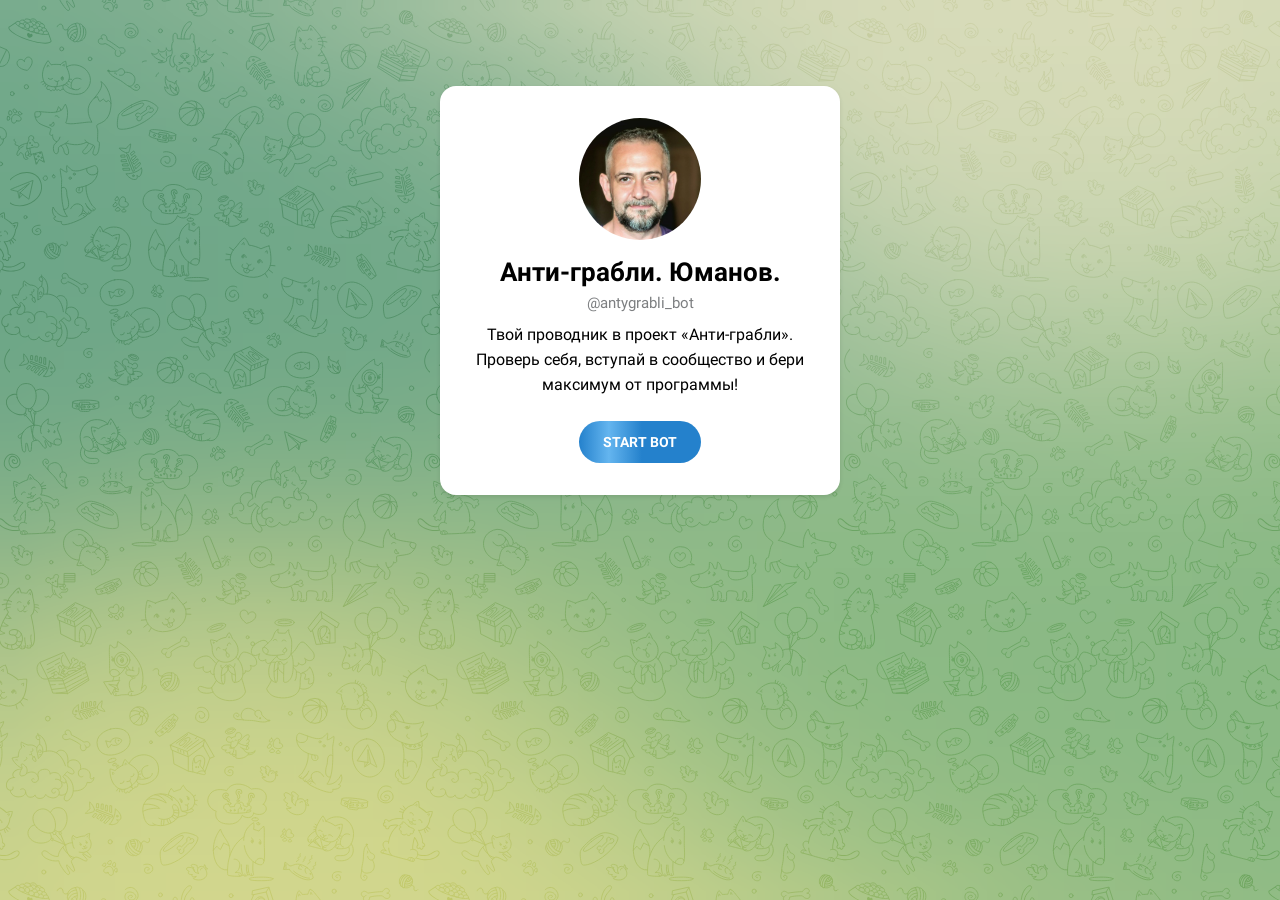
==== commit 97ac66f2: "Meta Pixel: событие Lead по клику на кнопку Start Bot и на аватарку" ====
--- a/index.html
+++ b/index.html
@@ -53,7 +53,7 @@
       <div class="tgme_body_wrap">
         <div class="tgme_page">
           <div class="tgme_page_photo">
-  <a href="https://t.me/antygrabli_bot"><img class="tgme_page_photo_image" src="avatar.jpg"></a>
+  <a id="start-avatar" href="https://t.me/antygrabli_bot"><img class="tgme_page_photo_image" src="avatar.jpg"></a>
 </div>
 <div class="tgme_page_title"><span dir="auto">Анти-грабли. Юманов.</span></div>
 <div class="tgme_page_extra">
@@ -100,6 +100,24 @@
 
     
     </script>
+
+    <!-- Meta Pixel: событие Lead по клику на кнопку Start Bot и на аватарку -->
+    <script>
+    (function () {
+      ['start-bot', 'start-avatar'].forEach(function (id) {
+        var el = document.getElementById(id);
+        if (!el) return;
+        el.addEventListener('click', function (e) {
+          // пиксель заблокирован (adblock и т.п.) → работаем как обычная ссылка
+          if (typeof window.fbq !== 'function') return;
+          e.preventDefault();
+          fbq('track', 'Lead');
+          // даём запросу уйти, прежде чем страница закроется переходом
+          setTimeout(function () { window.location.href = el.href; }, 300);
+        });
+      });
+    })();
+    </script>
   </body>
 </html>
 <!-- 7.54ms -->
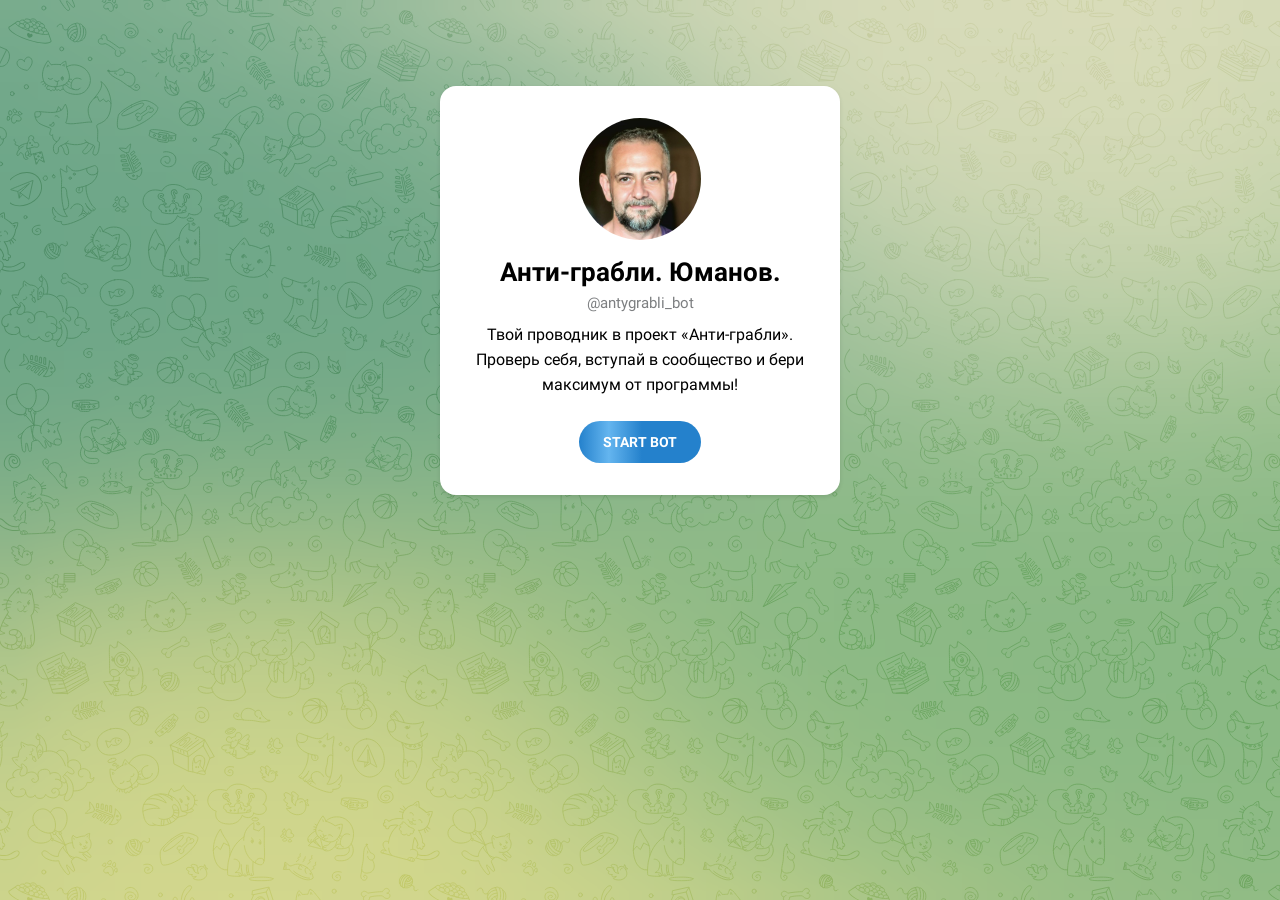
==== commit 89dfeaf7: "Откат: убраны свои обработчики событий, страница без доп. надстроек" ====
--- a/index.html
+++ b/index.html
@@ -53,7 +53,7 @@
       <div class="tgme_body_wrap">
         <div class="tgme_page">
           <div class="tgme_page_photo">
-  <a id="start-avatar" href="https://t.me/antygrabli_bot"><img class="tgme_page_photo_image" src="avatar.jpg"></a>
+  <a href="https://t.me/antygrabli_bot"><img class="tgme_page_photo_image" src="avatar.jpg"></a>
 </div>
 <div class="tgme_page_title"><span dir="auto">Анти-грабли. Юманов.</span></div>
 <div class="tgme_page_extra">
@@ -62,7 +62,7 @@
 
 <div class="tgme_page_description ">Твой проводник в проект «Анти-грабли». Проверь себя, вступай в сообщество и бери максимум от программы&#33;</div>
 <div class="tgme_page_action">
-  <a class="tgme_action_button_new shine" id="start-bot" href="https://t.me/antygrabli_bot" rel="noopener">Start Bot</a>
+  <a class="tgme_action_button_new shine" href="https://t.me/antygrabli_bot" rel="noopener">Start Bot</a>
 </div>
 <!-- BUTTONS -->
         </div>
@@ -100,24 +100,6 @@
 
     
     </script>
-
-    <!-- Meta Pixel: событие Lead по клику на кнопку Start Bot и на аватарку -->
-    <script>
-    (function () {
-      ['start-bot', 'start-avatar'].forEach(function (id) {
-        var el = document.getElementById(id);
-        if (!el) return;
-        el.addEventListener('click', function (e) {
-          // пиксель заблокирован (adblock и т.п.) → работаем как обычная ссылка
-          if (typeof window.fbq !== 'function') return;
-          e.preventDefault();
-          fbq('track', 'Lead');
-          // даём запросу уйти, прежде чем страница закроется переходом
-          setTimeout(function () { window.location.href = el.href; }, 300);
-        });
-      });
-    })();
-    </script>
   </body>
 </html>
 <!-- 7.54ms -->
